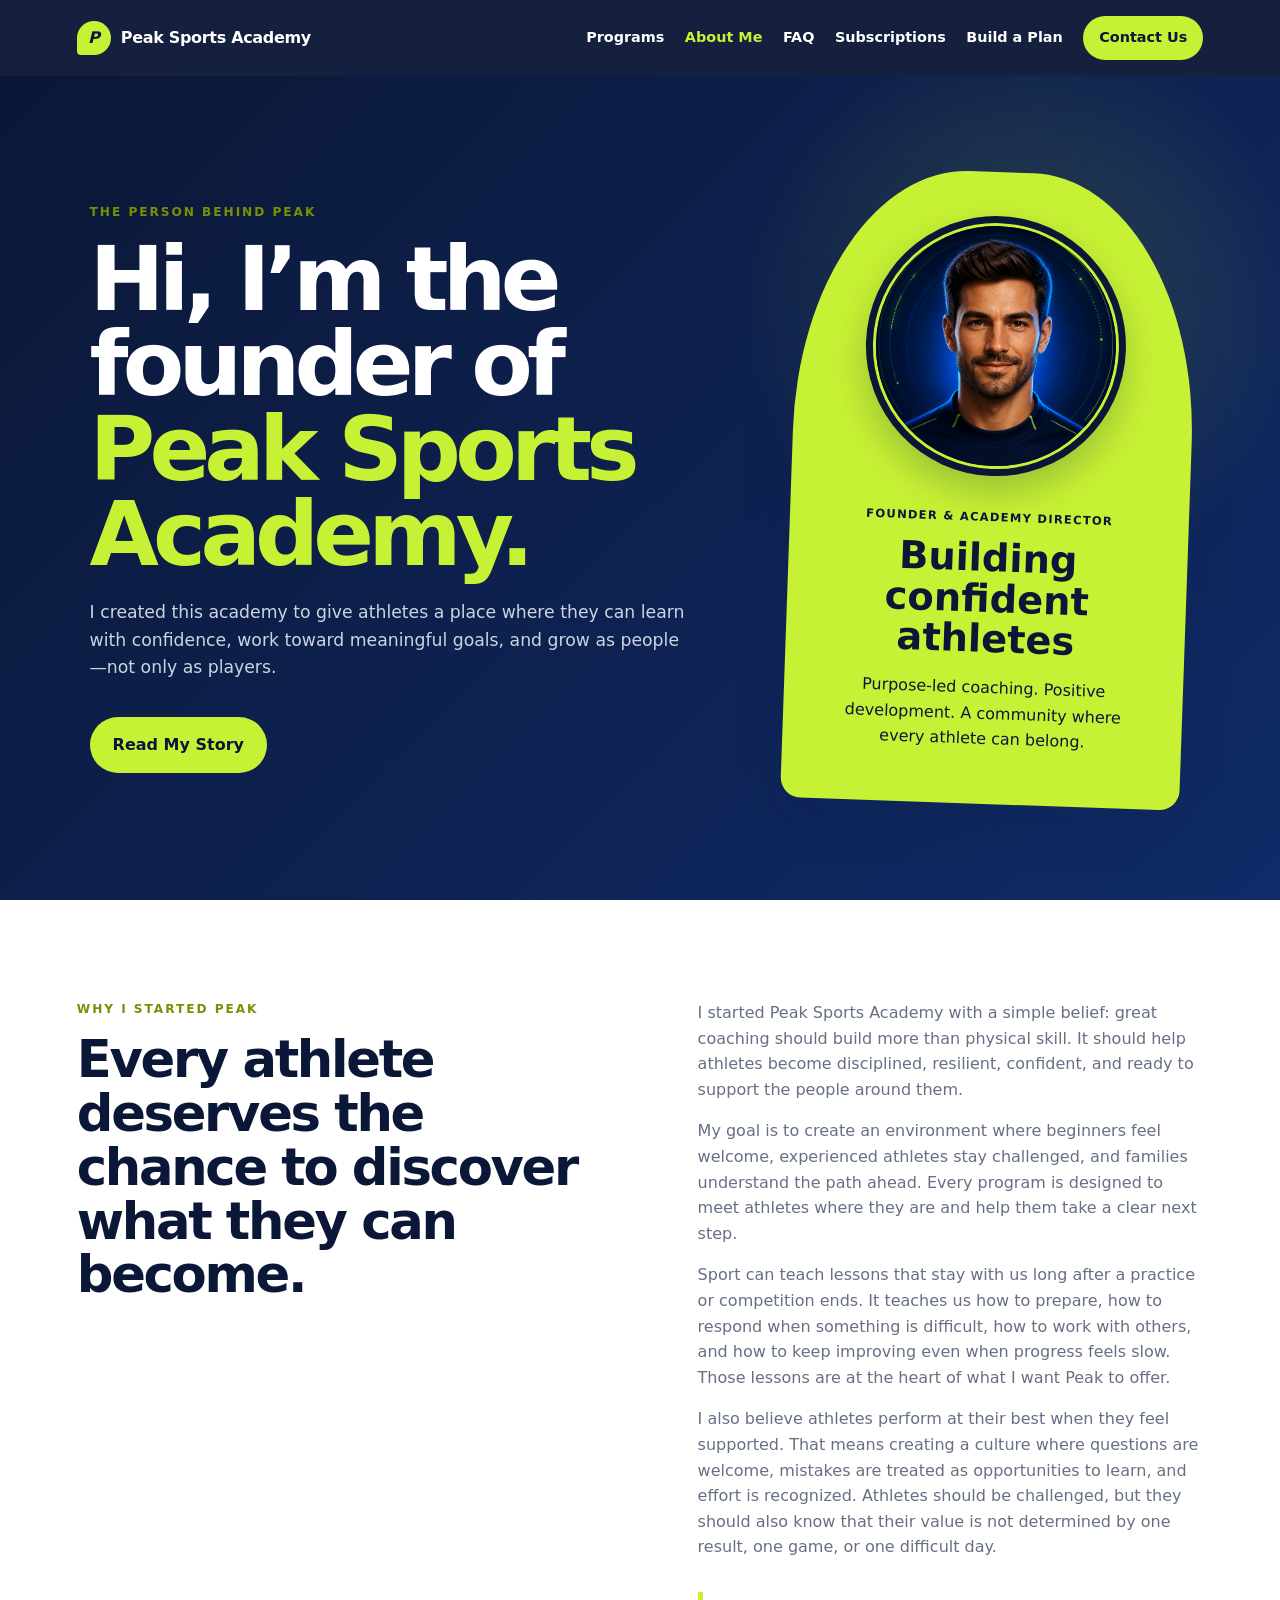
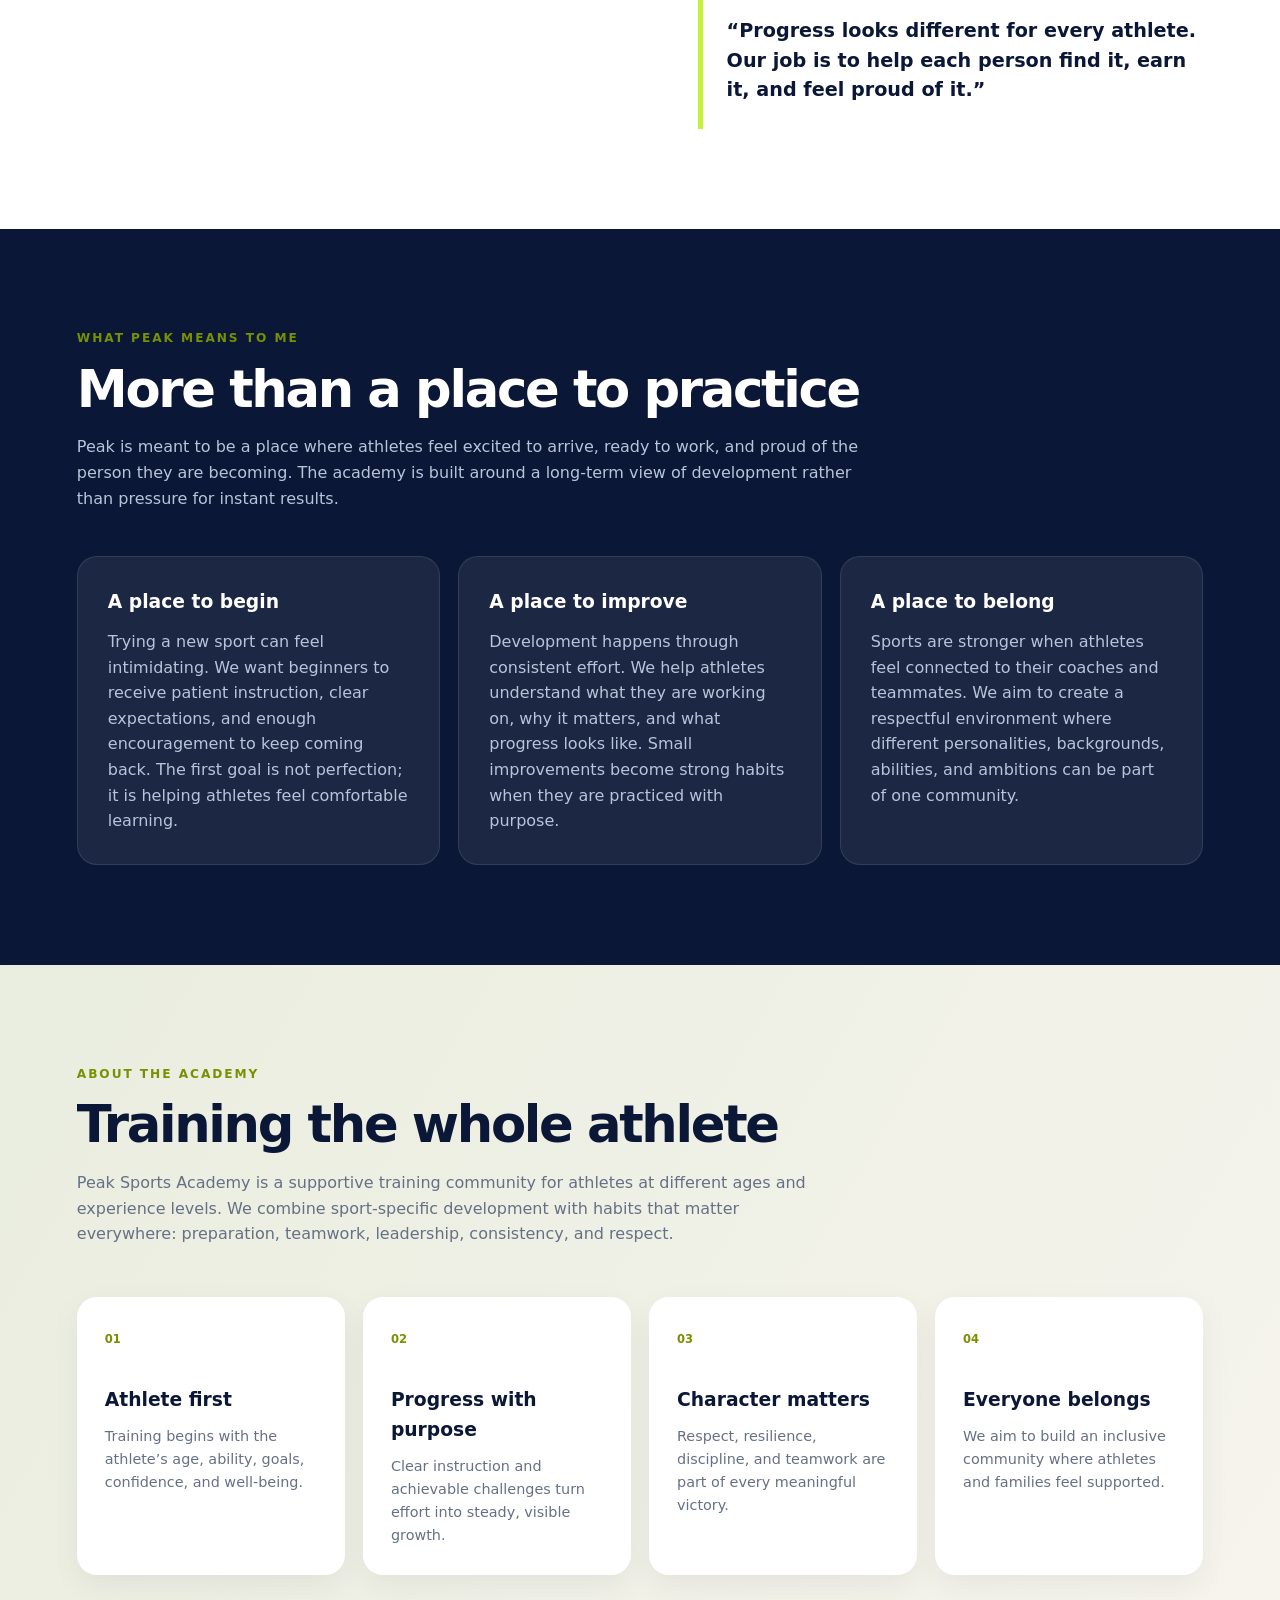
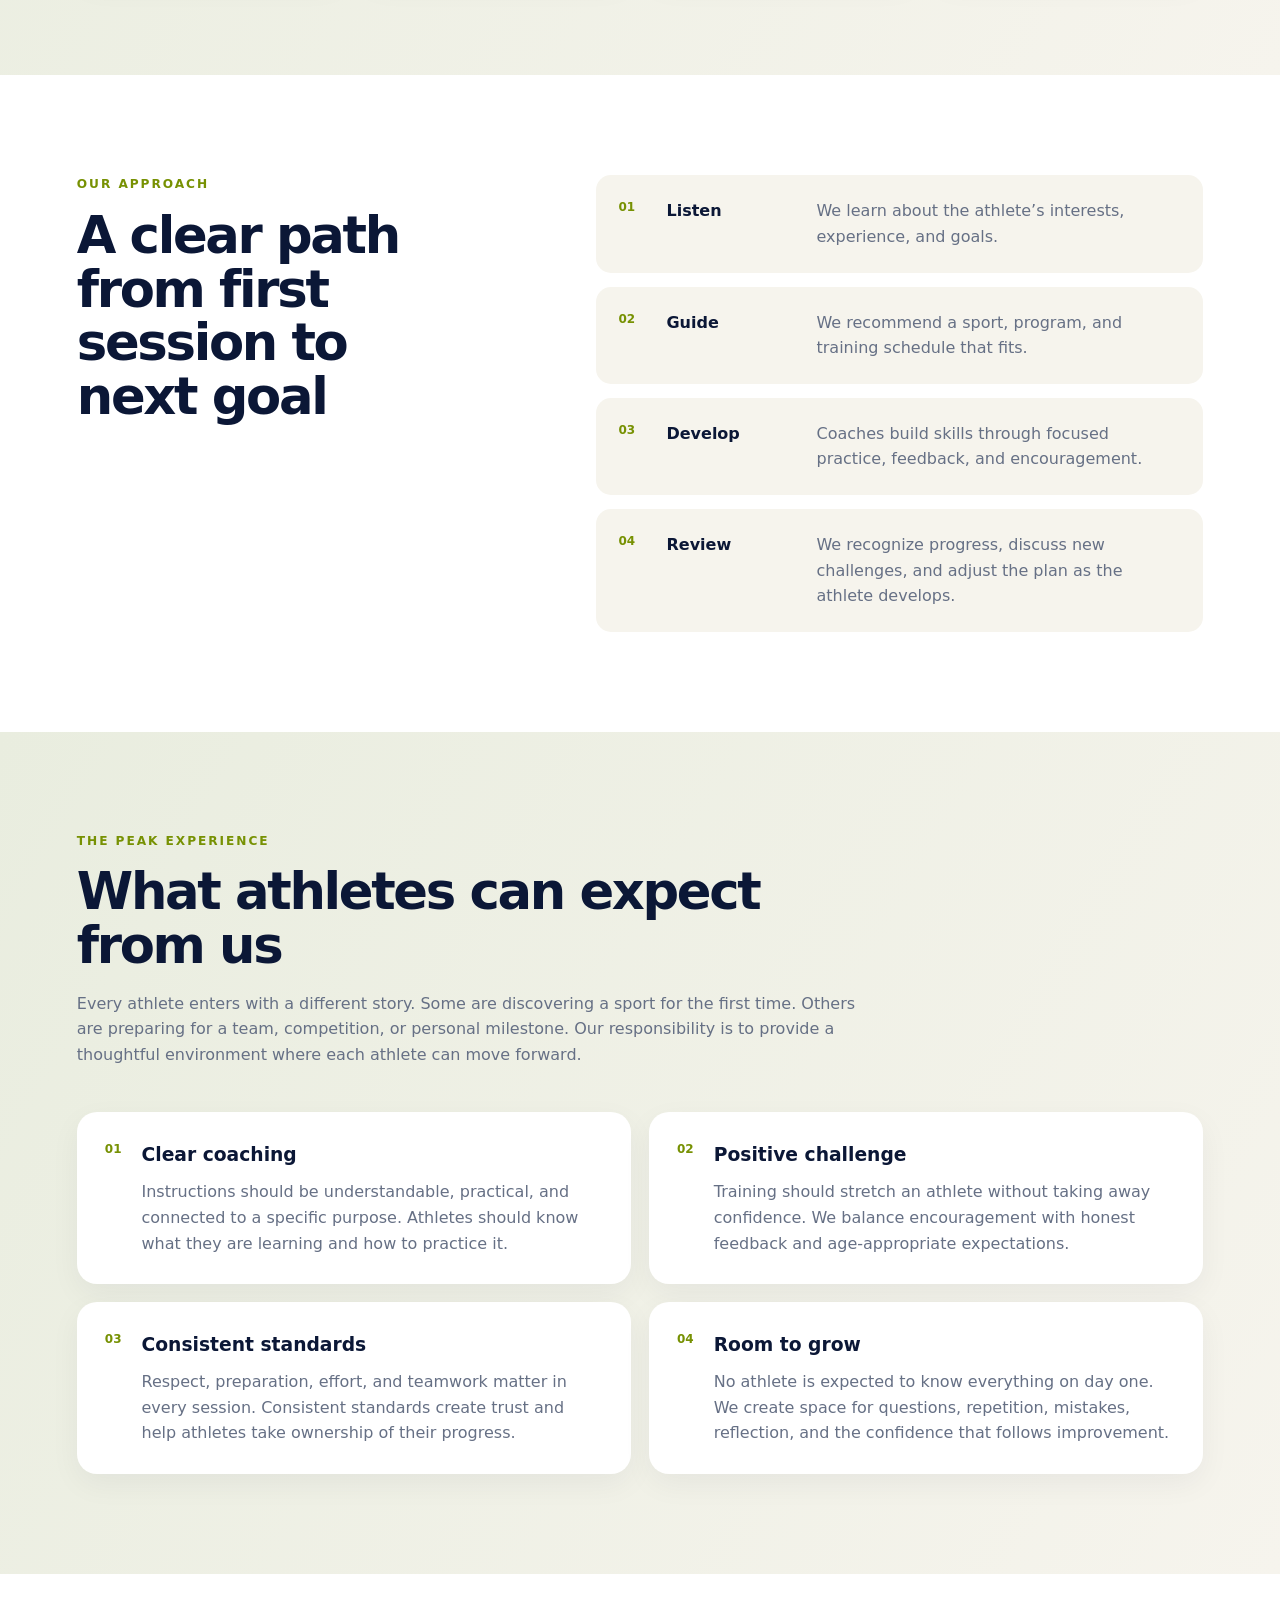
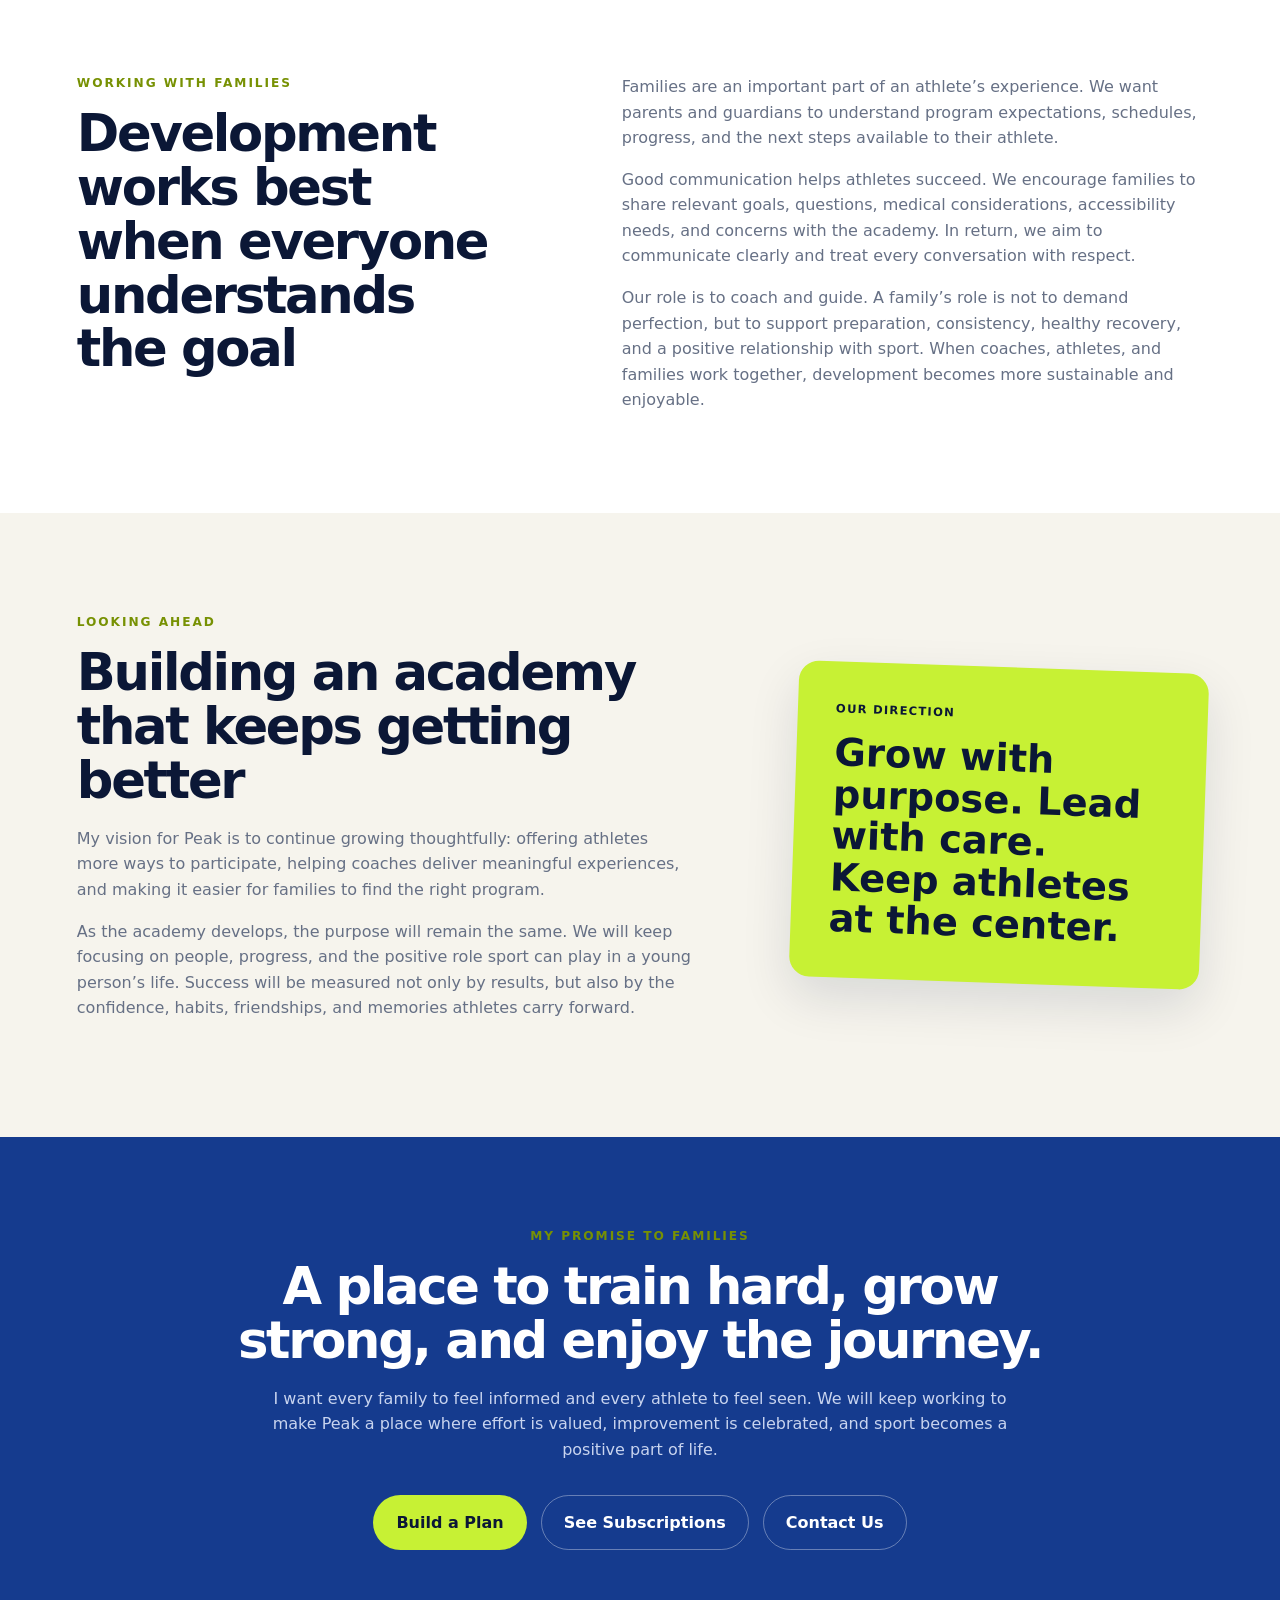
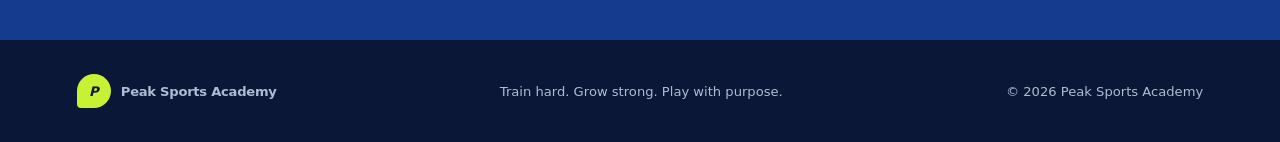
==== about.html @ cd767539 "Add files via upload" ====
<!DOCTYPE html>
<html lang="en">
<head>
  <meta charset="UTF-8">
  <meta name="viewport" content="width=device-width, initial-scale=1.0">
  <meta name="description" content="Meet the founder and discover the purpose, values, and athlete-first approach behind Peak Sports Academy.">
  <title>About Me | Peak Sports Academy</title>
  <link rel="stylesheet" href="styles.css">
</head>
<body class="about-page">
  <header class="site-header">
    <a class="logo" href="index.html" aria-label="Peak Sports Academy home">
      <span class="logo-mark">P</span>
      <span>Peak Sports Academy</span>
    </a>
    <button class="menu-toggle" type="button" aria-expanded="false" aria-controls="main-navigation">
      <span class="sr-only">Toggle navigation</span>
      <span></span><span></span><span></span>
    </button>
    <nav id="main-navigation" class="main-nav" aria-label="Main navigation">
      <a href="index.html#programs">Programs</a>
      <a href="about.html" aria-current="page">About Me</a>
      <a href="faq.html">FAQ</a>
      <a href="subscriptions.html">Subscriptions</a>
      <a href="custom-subscription.html">Build a Plan</a>
      <a class="nav-cta" href="index.html#contact">Contact Us</a>
    </nav>
  </header>

  <main>
    <section class="about-me-hero">
      <div class="about-me-copy">
        <p class="eyebrow">The person behind Peak</p>
        <h1>Hi, I’m the founder of <span>Peak Sports Academy.</span></h1>
        <p>I created this academy to give athletes a place where they can learn with confidence, work toward meaningful goals, and grow as people—not only as players.</p>
        <a class="button button-primary" href="#my-story">Read My Story</a>
      </div>
      <div class="founder-card" aria-label="Peak Sports Academy founder">
        <div class="founder-avatar-frame">
          <img class="founder-avatar" id="founder-avatar" src="about-founder-photo.png" width="1254" height="1254" loading="eager" decoding="async" alt="AI-styled male founder avatar">
          <div class="founder-monogram" id="founder-monogram" aria-hidden="true" hidden>P</div>
        </div>
        <span>Founder &amp; Academy Director</span>
        <strong>Building confident athletes</strong>
        <p>Purpose-led coaching. Positive development. A community where every athlete can belong.</p>
      </div>
    </section>

    <section class="founder-story section" id="my-story">
      <div class="story-heading">
        <p class="eyebrow">Why I started Peak</p>
        <h2>Every athlete deserves the chance to discover what they can become.</h2>
      </div>
      <div class="story-body">
        <p>I started Peak Sports Academy with a simple belief: great coaching should build more than physical skill. It should help athletes become disciplined, resilient, confident, and ready to support the people around them.</p>
        <p>My goal is to create an environment where beginners feel welcome, experienced athletes stay challenged, and families understand the path ahead. Every program is designed to meet athletes where they are and help them take a clear next step.</p>
        <p>Sport can teach lessons that stay with us long after a practice or competition ends. It teaches us how to prepare, how to respond when something is difficult, how to work with others, and how to keep improving even when progress feels slow. Those lessons are at the heart of what I want Peak to offer.</p>
        <p>I also believe athletes perform at their best when they feel supported. That means creating a culture where questions are welcome, mistakes are treated as opportunities to learn, and effort is recognized. Athletes should be challenged, but they should also know that their value is not determined by one result, one game, or one difficult day.</p>
        <blockquote>“Progress looks different for every athlete. Our job is to help each person find it, earn it, and feel proud of it.”</blockquote>
      </div>
    </section>

    <section class="founder-vision section">
      <div class="founder-vision-intro">
        <p class="eyebrow">What Peak means to me</p>
        <h2>More than a place to practice</h2>
        <p>Peak is meant to be a place where athletes feel excited to arrive, ready to work, and proud of the person they are becoming. The academy is built around a long-term view of development rather than pressure for instant results.</p>
      </div>
      <div class="founder-vision-grid">
        <article>
          <h3>A place to begin</h3>
          <p>Trying a new sport can feel intimidating. We want beginners to receive patient instruction, clear expectations, and enough encouragement to keep coming back. The first goal is not perfection; it is helping athletes feel comfortable learning.</p>
        </article>
        <article>
          <h3>A place to improve</h3>
          <p>Development happens through consistent effort. We help athletes understand what they are working on, why it matters, and what progress looks like. Small improvements become strong habits when they are practiced with purpose.</p>
        </article>
        <article>
          <h3>A place to belong</h3>
          <p>Sports are stronger when athletes feel connected to their coaches and teammates. We aim to create a respectful environment where different personalities, backgrounds, abilities, and ambitions can be part of one community.</p>
        </article>
      </div>
    </section>

    <section class="academy-story section">
      <div class="academy-story-intro">
        <p class="eyebrow">About the academy</p>
        <h2>Training the whole athlete</h2>
        <p>Peak Sports Academy is a supportive training community for athletes at different ages and experience levels. We combine sport-specific development with habits that matter everywhere: preparation, teamwork, leadership, consistency, and respect.</p>
      </div>
      <div class="academy-principles">
        <article>
          <span>01</span>
          <h3>Athlete first</h3>
          <p>Training begins with the athlete’s age, ability, goals, confidence, and well-being.</p>
        </article>
        <article>
          <span>02</span>
          <h3>Progress with purpose</h3>
          <p>Clear instruction and achievable challenges turn effort into steady, visible growth.</p>
        </article>
        <article>
          <span>03</span>
          <h3>Character matters</h3>
          <p>Respect, resilience, discipline, and teamwork are part of every meaningful victory.</p>
        </article>
        <article>
          <span>04</span>
          <h3>Everyone belongs</h3>
          <p>We aim to build an inclusive community where athletes and families feel supported.</p>
        </article>
      </div>
    </section>

    <section class="about-approach section">
      <div>
        <p class="eyebrow">Our approach</p>
        <h2>A clear path from first session to next goal</h2>
      </div>
      <ol class="approach-steps">
        <li><strong>Listen</strong><span>We learn about the athlete’s interests, experience, and goals.</span></li>
        <li><strong>Guide</strong><span>We recommend a sport, program, and training schedule that fits.</span></li>
        <li><strong>Develop</strong><span>Coaches build skills through focused practice, feedback, and encouragement.</span></li>
        <li><strong>Review</strong><span>We recognize progress, discuss new challenges, and adjust the plan as the athlete develops.</span></li>
      </ol>
    </section>

    <section class="athlete-experience section">
      <div class="athlete-experience-heading">
        <p class="eyebrow">The Peak experience</p>
        <h2>What athletes can expect from us</h2>
        <p>Every athlete enters with a different story. Some are discovering a sport for the first time. Others are preparing for a team, competition, or personal milestone. Our responsibility is to provide a thoughtful environment where each athlete can move forward.</p>
      </div>
      <div class="experience-list">
        <article><span>01</span><div><h3>Clear coaching</h3><p>Instructions should be understandable, practical, and connected to a specific purpose. Athletes should know what they are learning and how to practice it.</p></div></article>
        <article><span>02</span><div><h3>Positive challenge</h3><p>Training should stretch an athlete without taking away confidence. We balance encouragement with honest feedback and age-appropriate expectations.</p></div></article>
        <article><span>03</span><div><h3>Consistent standards</h3><p>Respect, preparation, effort, and teamwork matter in every session. Consistent standards create trust and help athletes take ownership of their progress.</p></div></article>
        <article><span>04</span><div><h3>Room to grow</h3><p>No athlete is expected to know everything on day one. We create space for questions, repetition, mistakes, reflection, and the confidence that follows improvement.</p></div></article>
      </div>
    </section>

    <section class="family-partnership section">
      <div>
        <p class="eyebrow">Working with families</p>
        <h2>Development works best when everyone understands the goal</h2>
      </div>
      <div class="family-partnership-copy">
        <p>Families are an important part of an athlete’s experience. We want parents and guardians to understand program expectations, schedules, progress, and the next steps available to their athlete.</p>
        <p>Good communication helps athletes succeed. We encourage families to share relevant goals, questions, medical considerations, accessibility needs, and concerns with the academy. In return, we aim to communicate clearly and treat every conversation with respect.</p>
        <p>Our role is to coach and guide. A family’s role is not to demand perfection, but to support preparation, consistency, healthy recovery, and a positive relationship with sport. When coaches, athletes, and families work together, development becomes more sustainable and enjoyable.</p>
      </div>
    </section>

    <section class="academy-future section">
      <div class="academy-future-copy">
        <p class="eyebrow">Looking ahead</p>
        <h2>Building an academy that keeps getting better</h2>
        <p>My vision for Peak is to continue growing thoughtfully: offering athletes more ways to participate, helping coaches deliver meaningful experiences, and making it easier for families to find the right program.</p>
        <p>As the academy develops, the purpose will remain the same. We will keep focusing on people, progress, and the positive role sport can play in a young person’s life. Success will be measured not only by results, but also by the confidence, habits, friendships, and memories athletes carry forward.</p>
      </div>
      <div class="future-statement">
        <span>Our direction</span>
        <strong>Grow with purpose. Lead with care. Keep athletes at the center.</strong>
      </div>
    </section>

    <section class="founder-promise">
      <p class="eyebrow">My promise to families</p>
      <h2>A place to train hard, grow strong, and enjoy the journey.</h2>
      <p>I want every family to feel informed and every athlete to feel seen. We will keep working to make Peak a place where effort is valued, improvement is celebrated, and sport becomes a positive part of life.</p>
      <div class="founder-actions">
        <a class="button button-primary" href="custom-subscription.html">Build a Plan</a>
        <a class="button button-secondary" href="subscriptions.html">See Subscriptions</a>
        <a class="button button-secondary" href="index.html#contact">Contact Us</a>
      </div>
    </section>
  </main>

  <footer>
    <a class="logo" href="index.html"><span class="logo-mark">P</span><span>Peak Sports Academy</span></a>
    <p>Train hard. Grow strong. Play with purpose.</p>
    <p>&copy; <span id="current-year"></span> Peak Sports Academy</p>
  </footer>

  <script src="about.js"></script>
</body>
</html>
---- styles.css ----
:root {
  --navy: #0b1736;
  --blue: #153b8e;
  --lime: #c7f134;
  --cream: #f6f4ed;
  --white: #ffffff;
  --text: #182033;
  --muted: #667085;
  --radius: 20px;
  --shadow: 0 20px 50px rgba(11, 23, 54, 0.12);
}

* { box-sizing: border-box; }
html { scroll-behavior: smooth; }
body { margin: 0; color: var(--text); background: var(--cream); font-family: Inter, ui-sans-serif, system-ui, -apple-system, BlinkMacSystemFont, "Segoe UI", sans-serif; line-height: 1.6; }
a { color: inherit; text-decoration: none; }
.sr-only { position: absolute; width: 1px; height: 1px; padding: 0; margin: -1px; overflow: hidden; clip: rect(0, 0, 0, 0); white-space: nowrap; border: 0; }

.site-header { position: sticky; top: 0; z-index: 10; display: flex; align-items: center; justify-content: space-between; min-height: 76px; padding: 0 6vw; color: var(--white); background: rgba(11, 23, 54, 0.96); backdrop-filter: blur(14px); }
.logo { display: inline-flex; align-items: center; gap: 10px; font-weight: 800; letter-spacing: -0.02em; }
.logo-mark { display: grid; place-items: center; width: 34px; height: 34px; color: var(--navy); background: var(--lime); border-radius: 50% 50% 50% 12%; font-style: italic; }
.main-nav { display: flex; align-items: center; gap: clamp(12px, 1.6vw, 28px); font-size: 0.9rem; font-weight: 650; }
.main-nav a:not(.nav-cta):hover { color: var(--lime); }
.nav-cta { padding: 10px 16px; color: var(--navy); background: var(--lime); border-radius: 999px; }
.menu-toggle { display: none; padding: 8px; background: none; border: 0; }
.menu-toggle span:not(.sr-only) { display: block; width: 24px; height: 2px; margin: 5px; background: var(--white); }

.hero { min-height: calc(100vh - 76px); display: grid; grid-template-columns: 1.15fr 0.85fr; align-items: center; gap: 6vw; padding: 8vw 6vw; color: var(--white); background: radial-gradient(circle at 80% 30%, rgba(199, 241, 52, 0.16), transparent 24%), linear-gradient(135deg, var(--navy), #102b68); overflow: hidden; }
.hero-content { max-width: 760px; }
.eyebrow { margin: 0 0 14px; color: #779103; font-size: 0.76rem; font-weight: 850; letter-spacing: 0.16em; text-transform: uppercase; }
.hero .eyebrow, .contact .eyebrow { color: var(--lime); }
h1, h2, h3, p { margin-top: 0; }
h1 { margin-bottom: 22px; font-size: clamp(3.25rem, 7vw, 6.6rem); line-height: 0.95; letter-spacing: -0.065em; }
h1 span { color: var(--lime); }
.hero-copy { max-width: 620px; color: #cbd5e1; font-size: clamp(1rem, 2vw, 1.25rem); }
.hero-actions { display: flex; flex-wrap: wrap; gap: 14px; margin: 34px 0 52px; }
.button { display: inline-flex; justify-content: center; padding: 14px 22px; border: 1px solid transparent; border-radius: 999px; font-weight: 750; transition: transform 160ms ease, box-shadow 160ms ease; }
.button:hover { transform: translateY(-2px); box-shadow: 0 10px 30px rgba(0, 0, 0, 0.18); }
.button-primary { color: var(--navy); background: var(--lime); }
.button-secondary { border-color: rgba(255, 255, 255, 0.35); }
.hero-stats { display: flex; gap: clamp(28px, 5vw, 64px); }
.hero-stats div { display: flex; flex-direction: column; }
.hero-stats strong { color: var(--lime); font-size: 1.5rem; }
.hero-stats span { color: #aebbd2; font-size: 0.8rem; }
.hero-visual { position: relative; min-height: 450px; border-radius: 45% 45% 16px 16px; background: linear-gradient(145deg, rgba(255,255,255,.13), rgba(255,255,255,.02)), repeating-linear-gradient(45deg, transparent 0 30px, rgba(199,241,52,.06) 30px 32px); border: 1px solid rgba(255,255,255,.14); }
.hero-visual::before { content: "PEAK"; position: absolute; inset: 50% auto auto 50%; transform: translate(-50%, -50%) rotate(-8deg); color: rgba(255,255,255,.07); font-size: clamp(5rem, 12vw, 11rem); font-weight: 950; letter-spacing: -.1em; }
.visual-card { position: absolute; right: -20px; bottom: 30px; display: flex; flex-direction: column; width: min(310px, 85%); padding: 25px; color: var(--navy); background: var(--lime); border-radius: var(--radius); box-shadow: var(--shadow); transform: rotate(-3deg); }
.visual-card span, .visual-card small { font-weight: 650; opacity: .72; }
.visual-card strong { margin: 5px 0; font-size: 1.35rem; }

.section { padding: 100px 6vw; }
.section-heading { max-width: 680px; margin-bottom: 48px; }
h2 { margin-bottom: 18px; color: var(--navy); font-size: clamp(2.2rem, 4vw, 3.8rem); line-height: 1.05; letter-spacing: -0.045em; }
.section-heading > p:last-child, .about > div > p { color: var(--muted); }
.program-grid { display: grid; grid-template-columns: repeat(3, 1fr); gap: 22px; }
.program-card { padding: 32px; background: var(--white); border-radius: var(--radius); box-shadow: 0 10px 35px rgba(11, 23, 54, .06); }
.program-card.featured { color: var(--white); background: var(--blue); transform: translateY(-12px); }
.card-number { color: #8aa514; font-size: .78rem; font-weight: 850; }
.program-card h3 { margin: 38px 0 12px; font-size: 1.45rem; }
.program-card p { color: var(--muted); }
.program-card.featured p { color: #c8d4ef; }
.program-card a { color: #779103; font-weight: 800; }
.program-card.featured a { color: var(--lime); }
.about { display: grid; grid-template-columns: 1fr 1fr; gap: 9vw; background: var(--white); }
.check-list { display: grid; gap: 13px; margin: 28px 0 0; padding: 0; list-style: none; font-weight: 700; }
.check-list li::before { content: "✓"; display: inline-grid; place-items: center; width: 25px; height: 25px; margin-right: 11px; color: var(--navy); background: var(--lime); border-radius: 50%; }
.coaches { min-height: 400px; background: linear-gradient(120deg, #e9eddf, var(--cream)); }
.contact { display: grid; grid-template-columns: .8fr 1.2fr; align-items: start; gap: clamp(40px, 8vw, 110px); padding: 90px 6vw; color: var(--white); background: var(--blue); }
.contact h2 { color: var(--white); }
.contact p:not(.eyebrow) { color: #c8d4ef; }
.contact-intro { position: sticky; top: 116px; }
.contact-note { display: flex; flex-direction: column; gap: 4px; margin-top: 34px; padding: 20px; color: var(--navy); background: var(--lime); border-radius: 16px; }
.contact-note span { font-size: .9rem; }
.contact-form { display: grid; gap: 20px; padding: clamp(24px, 4vw, 42px); color: var(--text); text-align: left; background: var(--white); border-radius: var(--radius); box-shadow: var(--shadow); }
.form-row { display: grid; grid-template-columns: 1fr 1fr; gap: 18px; }
.form-field { display: grid; gap: 7px; }
.form-field label { color: var(--navy); font-size: .86rem; font-weight: 800; }
.form-field input, .form-field select, .form-field textarea { width: 100%; padding: 13px 14px; color: var(--text); background: #f8fafc; border: 1px solid #d7deea; border-radius: 10px; font: inherit; outline: none; transition: border-color 160ms ease, box-shadow 160ms ease; }
.form-field textarea { min-height: 135px; resize: vertical; }
.form-field input:focus, .form-field select:focus, .form-field textarea:focus { border-color: var(--blue); box-shadow: 0 0 0 3px rgba(21, 59, 142, .12); }
.form-submit { justify-self: start; min-width: 160px; color: var(--navy); background: var(--lime); border: 0; cursor: pointer; }
.form-submit:disabled { cursor: wait; opacity: .7; transform: none; box-shadow: none; }
.form-status { min-height: 1.5em; margin: -8px 0 0; color: #247a47 !important; font-size: .92rem; font-weight: 750; }
.form-status.error { color: #b42318 !important; }
footer { display: flex; align-items: center; justify-content: space-between; gap: 30px; padding: 34px 6vw; color: #aebbd2; background: var(--navy); font-size: .82rem; }
footer p { margin: 0; }

.coach-launcher { position: fixed; right: 24px; bottom: 24px; z-index: 30; display: flex; align-items: center; gap: 10px; padding: 10px 18px 10px 10px; color: var(--navy); background: var(--lime); border: 0; border-radius: 999px; box-shadow: 0 12px 35px rgba(11, 23, 54, .28); font: inherit; font-weight: 850; cursor: pointer; transition: transform 160ms ease; }
.coach-launcher:hover { transform: translateY(-2px); }
.coach-launcher-icon { display: grid; place-items: center; width: 38px; height: 38px; color: var(--white); background: var(--navy); border-radius: 50%; font-size: .72rem; }
.coach-assistant { position: fixed; right: 24px; bottom: 88px; z-index: 30; display: none; grid-template-rows: auto minmax(0, 1fr) auto; width: min(390px, calc(100vw - 32px)); height: min(590px, calc(100vh - 120px)); overflow: hidden; background: var(--white); border: 1px solid rgba(11, 23, 54, .12); border-radius: 22px; box-shadow: 0 24px 70px rgba(11, 23, 54, .3); }
.coach-assistant.open { display: grid; animation: coach-enter 180ms ease-out; }
@keyframes coach-enter { from { opacity: 0; transform: translateY(12px) scale(.98); } to { opacity: 1; transform: none; } }
.coach-header { display: flex; align-items: center; gap: 11px; padding: 17px; color: var(--white); background: var(--navy); }
.coach-avatar { display: grid; place-items: center; width: 40px; height: 40px; flex: 0 0 auto; color: var(--navy); background: var(--lime); border-radius: 50% 50% 50% 12%; font-weight: 900; }
.coach-header > div:nth-child(2) { display: flex; flex-direction: column; line-height: 1.25; }
.coach-header span { color: #b8c4d9; font-size: .76rem; }
.coach-header i { display: inline-block; width: 7px; height: 7px; margin-right: 4px; background: var(--lime); border-radius: 50%; }
.coach-close { margin-left: auto; padding: 5px 8px; color: var(--white); background: transparent; border: 0; font-size: 1.7rem; line-height: 1; cursor: pointer; }
.coach-messages { display: flex; flex-direction: column; gap: 12px; padding: 18px; overflow-y: auto; background: #f4f7fb; }
.coach-message { max-width: 86%; padding: 11px 14px; border-radius: 16px; font-size: .9rem; line-height: 1.5; white-space: pre-line; }
.assistant-message { align-self: flex-start; color: var(--text); background: var(--white); border-bottom-left-radius: 4px; box-shadow: 0 5px 18px rgba(11, 23, 54, .06); }
.user-message { align-self: flex-end; color: var(--white); background: var(--blue); border-bottom-right-radius: 4px; }
.coach-suggestions { display: flex; flex-wrap: wrap; gap: 7px; }
.coach-suggestions button { padding: 8px 10px; color: var(--blue); background: var(--white); border: 1px solid #cbd5e1; border-radius: 999px; font: inherit; font-size: .74rem; font-weight: 700; cursor: pointer; }
.coach-suggestions button:hover { border-color: var(--blue); }
.coach-input-form { display: flex; gap: 8px; padding: 13px; background: var(--white); border-top: 1px solid #e3e8f0; }
.coach-input-form input { min-width: 0; flex: 1; padding: 11px 13px; border: 1px solid #cfd7e4; border-radius: 999px; font: inherit; outline: none; }
.coach-input-form input:focus { border-color: var(--blue); box-shadow: 0 0 0 3px rgba(21, 59, 142, .1); }
.coach-input-form button { padding: 9px 15px; color: var(--navy); background: var(--lime); border: 0; border-radius: 999px; font: inherit; font-size: .82rem; font-weight: 850; cursor: pointer; }
.coach-action-link { display: block; margin-top: 10px; padding: 9px 12px; color: var(--navy); text-align: center; background: var(--lime); border-radius: 999px; font-size: .78rem; font-weight: 850; }

.main-nav a[aria-current="page"] { color: var(--lime); }
.faq-hero { padding: 90px 6vw 76px; color: var(--white); text-align: center; background: radial-gradient(circle at 18% 20%, rgba(199, 241, 52, .16), transparent 25%), linear-gradient(135deg, var(--navy), #102b68); }
.faq-hero h1 { max-width: 850px; margin: 0 auto 20px; font-size: clamp(3rem, 7vw, 6rem); }
.faq-hero > p:not(.eyebrow) { max-width: 670px; margin: 0 auto; color: #cbd5e1; font-size: 1.05rem; }
.faq-search { display: flex; align-items: center; gap: 12px; width: min(650px, 100%); margin: 36px auto 0; padding: 7px 8px 7px 18px; color: var(--navy); background: var(--white); border-radius: 999px; box-shadow: var(--shadow); }
.faq-search span { color: var(--blue); font-size: .78rem; font-weight: 850; text-transform: uppercase; }
.faq-search input { min-width: 0; flex: 1; padding: 11px; color: var(--text); background: transparent; border: 0; font: inherit; outline: none; }
.faq-content { min-height: 600px; padding: 85px 6vw 100px; }
.faq-content-heading { display: flex; align-items: end; justify-content: space-between; gap: 30px; max-width: 980px; margin: 0 auto 30px; }
.faq-content-heading h2 { margin-bottom: 0; }
.faq-content-heading > p { flex: 0 0 auto; margin: 0 0 8px; color: var(--muted); font-size: .88rem; font-weight: 750; }
.faq-filters { display: flex; flex-wrap: wrap; gap: 9px; max-width: 980px; margin: 0 auto 28px; }
.faq-filters button { padding: 9px 14px; color: var(--muted); background: var(--white); border: 1px solid #d8dee9; border-radius: 999px; font: inherit; font-size: .82rem; font-weight: 750; cursor: pointer; }
.faq-filters button.active { color: var(--navy); background: var(--lime); border-color: var(--lime); }
.faq-list { display: grid; gap: 12px; max-width: 980px; margin: 0 auto; }
.faq-item { overflow: hidden; background: var(--white); border: 1px solid #e0e5ed; border-radius: 15px; box-shadow: 0 7px 24px rgba(11, 23, 54, .04); }
.faq-question { display: flex; align-items: center; justify-content: space-between; gap: 20px; width: 100%; padding: 21px 24px; color: var(--navy); text-align: left; background: transparent; border: 0; font: inherit; font-weight: 800; cursor: pointer; }
.faq-question span { display: grid; gap: 3px; }
.faq-question small { color: #779103; font-size: .65rem; letter-spacing: .1em; text-transform: uppercase; }
.faq-question i { display: grid; place-items: center; width: 30px; height: 30px; flex: 0 0 auto; color: var(--navy); background: var(--lime); border-radius: 50%; font-size: 1.2rem; font-style: normal; }
.faq-answer { padding: 0 24px 22px; }
.faq-answer p { max-width: 820px; margin: 0; color: var(--muted); }
.faq-subscription-link { display: inline-flex; margin-top: 16px; padding: 10px 16px; color: var(--navy); background: var(--lime); border-radius: 999px; font-size: .8rem; font-weight: 850; }
.faq-subscription-link:hover { box-shadow: 0 7px 20px rgba(11, 23, 54, .12); transform: translateY(-1px); }
.faq-empty { max-width: 980px; margin: 40px auto; padding: 35px; color: var(--muted); text-align: center; background: var(--white); border-radius: var(--radius); }
.faq-empty strong { color: var(--navy); font-size: 1.2rem; }
.faq-empty p { margin: 6px 0 0; }
.faq-cta { display: flex; align-items: center; justify-content: space-between; gap: 40px; padding: 70px 8vw; color: var(--white); background: var(--blue); }
.faq-cta h2 { color: var(--white); }
.faq-cta p:not(.eyebrow) { max-width: 650px; margin-bottom: 0; color: #c8d4ef; }
.faq-cta .button { flex: 0 0 auto; }

.pricing-hero { padding: 90px 6vw 100px; color: var(--white); text-align: center; background: radial-gradient(circle at 75% 25%, rgba(199, 241, 52, .18), transparent 24%), linear-gradient(135deg, var(--navy), #102b68); }
.pricing-hero h1 { max-width: 900px; margin: 0 auto 22px; font-size: clamp(3rem, 7vw, 6rem); }
.pricing-hero h1 span { color: var(--lime); }
.pricing-hero > p:not(.eyebrow) { max-width: 650px; margin: 0 auto; color: #cbd5e1; font-size: 1.08rem; }
.pricing-section { padding: 90px 6vw 110px; }
.pricing-heading { margin-left: auto; margin-right: auto; text-align: center; }
.pricing-grid { display: grid; grid-template-columns: repeat(5, 1fr); gap: 16px; max-width: 1300px; margin: 0 auto; }
.pricing-card { position: relative; display: flex; flex-direction: column; min-height: 390px; padding: 28px 24px; background: var(--white); border: 2px solid transparent; border-radius: var(--radius); box-shadow: 0 12px 35px rgba(11, 23, 54, .07); transition: transform 160ms ease, border-color 160ms ease; }
.pricing-card:hover { transform: translateY(-5px); }
.pricing-card.selected { border-color: var(--lime); }
.pricing-card.featured-plan { color: var(--white); background: var(--blue); transform: translateY(-10px); }
.pricing-card.featured-plan:hover { transform: translateY(-14px); }
.popular-badge { position: absolute; top: -13px; right: 18px; padding: 5px 11px; color: var(--navy); background: var(--lime); border-radius: 999px; font-size: .68rem; font-weight: 900; text-transform: uppercase; }
.plan-label { margin-bottom: 10px; color: #779103; font-size: .7rem; font-weight: 900; letter-spacing: .1em; text-transform: uppercase; }
.pricing-card h3 { margin-bottom: 12px; color: var(--navy); font-size: 1.5rem; }
.featured-plan h3 { color: var(--white); }
.plan-price { display: flex; align-items: flex-start; margin: 0 0 22px; color: var(--navy); font-size: 2.7rem; font-weight: 900; line-height: 1; letter-spacing: -.05em; }
.featured-plan .plan-price { color: var(--lime); }
.plan-price > span { margin: 4px 2px 0 0; font-size: 1rem; }
.plan-price small { align-self: flex-end; margin: 0 0 3px 5px; color: var(--muted); font-size: .7rem; font-weight: 700; letter-spacing: 0; }
.featured-plan .plan-price small, .featured-plan > p:not(.plan-label, .plan-price) { color: #c8d4ef; }
.pricing-card > p:not(.plan-label, .plan-price) { color: var(--muted); font-size: .9rem; }
.pricing-card button { width: 100%; margin-top: auto; padding: 12px; color: var(--navy); background: var(--lime); border: 0; border-radius: 999px; font: inherit; font-weight: 850; cursor: pointer; }
.checkout-section { display: grid; grid-template-columns: 1fr .8fr; align-items: center; gap: clamp(40px, 9vw, 120px); padding: 90px 8vw; background: var(--white); }
.checkout-copy > p:not(.eyebrow) { color: var(--muted); }
.checkout-card { display: grid; gap: 10px; padding: clamp(28px, 4vw, 44px); color: var(--white); background: var(--navy); border-radius: var(--radius); box-shadow: var(--shadow); }
.checkout-card > span { color: var(--lime); font-size: .72rem; font-weight: 900; letter-spacing: .1em; text-transform: uppercase; }
.checkout-card > strong { font-size: 1.8rem; }
.checkout-card > p { color: #cbd5e1; }
.checkout-card > small { color: #9cabc4; line-height: 1.5; }
.checkout-button { margin: 10px 0 4px; color: var(--navy); background: var(--lime); }
.checkout-button.disabled { opacity: .45; cursor: not-allowed; }
.custom-plan-cta { display: flex; align-items: center; justify-content: space-between; gap: 40px; padding: 70px 8vw; color: var(--white); background: var(--blue); }
.custom-plan-cta h2 { color: var(--white); }
.custom-plan-cta p:not(.eyebrow) { max-width: 700px; margin-bottom: 0; color: #c8d4ef; }
.custom-plan-cta .button { flex: 0 0 auto; }

.custom-plan-hero { display: grid; grid-template-columns: 1.3fr .7fr; align-items: center; gap: 8vw; padding: 90px 7vw; color: var(--white); background: radial-gradient(circle at 78% 30%, rgba(199, 241, 52, .2), transparent 25%), linear-gradient(135deg, var(--navy), #102b68); }
.custom-plan-hero h1 { font-size: clamp(3.1rem, 7vw, 6.2rem); }
.custom-plan-hero h1 span { color: var(--lime); }
.custom-plan-hero > div:first-child > p:not(.eyebrow) { max-width: 690px; color: #cbd5e1; font-size: 1.08rem; }
.custom-hero-stat { display: grid; gap: 10px; padding: 36px; color: var(--navy); background: var(--lime); border-radius: var(--radius); box-shadow: var(--shadow); transform: rotate(2deg); }
.custom-hero-stat strong { font-size: clamp(2rem, 4vw, 3.4rem); line-height: 1; }
.custom-hero-stat span { font-weight: 700; }
.discount-banner-section { padding: 90px 6vw; }
.discount-banner-frame { width: min(1200px, 100%); margin: 0 auto; }
.discount-banner-picture { display: block; width: 100%; }
.discount-banner-image { display: block; width: 100%; height: auto; object-fit: contain; border-radius: var(--radius); box-shadow: var(--shadow); }
.discount-banner-fallback { display: grid; grid-template-columns: repeat(3, 1fr); gap: 2px; min-height: 390px; padding: 2px; overflow: hidden; color: var(--white); background: var(--lime); border-radius: var(--radius); box-shadow: var(--shadow); }
.discount-banner-fallback[hidden] { display: none; }
.discount-banner-fallback article { display: grid; place-content: center; gap: 22px; padding: 35px 20px; text-align: center; background: radial-gradient(circle at 50% 20%, #173f91, var(--navy) 70%); }
.discount-banner-fallback strong { color: var(--lime); font-size: clamp(3.5rem, 8vw, 7rem); line-height: .8; letter-spacing: -.07em; text-shadow: 0 5px 0 #07102a; }
.discount-banner-fallback strong span { display: block; margin-top: 16px; color: var(--white); font-size: .38em; letter-spacing: -.03em; }
.discount-banner-fallback small { padding: 10px 14px; color: var(--navy); background: var(--lime); border-radius: 8px; font-size: clamp(.85rem, 1.5vw, 1.25rem); font-weight: 900; }

.about-me-hero { display: grid; grid-template-columns: 1.2fr .8fr; align-items: center; gap: 8vw; min-height: calc(100vh - 76px); padding: 90px 7vw; color: var(--white); background: radial-gradient(circle at 80% 28%, rgba(199, 241, 52, .17), transparent 24%), linear-gradient(135deg, var(--navy), #102b68); }
.about-me-copy h1 { max-width: 850px; font-size: clamp(3.2rem, 7vw, 6.3rem); }
.about-me-copy h1 span { color: var(--lime); }
.about-me-copy > p:not(.eyebrow) { max-width: 700px; color: #cbd5e1; font-size: 1.08rem; }
.about-me-copy .button { margin-top: 18px; }
.founder-card { position: relative; display: grid; gap: 12px; padding: clamp(30px, 5vw, 52px); color: var(--navy); background: var(--lime); border-radius: 42% 42% var(--radius) var(--radius); box-shadow: var(--shadow); transform: rotate(2deg); }
.founder-avatar-frame { position: relative; width: min(290px, 88%); aspect-ratio: 1; margin: -8px auto 20px; padding: 7px; background: var(--navy); border-radius: 50%; box-shadow: 0 16px 35px rgba(11, 23, 54, .22); }
.founder-avatar { display: block; width: 100%; height: 100%; object-fit: cover; border: 3px solid var(--lime); border-radius: 50%; }
.founder-avatar[hidden] { display: none; }
.founder-monogram { display: grid; place-items: center; width: 100%; height: 100%; margin: 0; color: var(--lime); background: var(--navy); border-radius: 50%; font-size: 6rem; font-style: italic; font-weight: 900; }
.founder-monogram[hidden] { display: none; }
.founder-card > span { font-size: .72rem; font-weight: 900; letter-spacing: .11em; text-align: center; text-transform: uppercase; }
.founder-card > strong { font-size: clamp(1.6rem, 3vw, 2.4rem); line-height: 1.05; text-align: center; }
.founder-card > p { margin: 4px 0 0; text-align: center; }
.founder-story { display: grid; grid-template-columns: 1fr 1fr; gap: 9vw; background: var(--white); }
.story-body > p { color: var(--muted); }
.story-body blockquote { margin: 32px 0 0; padding: 24px 0 24px 24px; color: var(--navy); border-left: 5px solid var(--lime); font-size: 1.2rem; font-weight: 750; line-height: 1.55; }
.founder-vision { background: var(--navy); }
.founder-vision h2, .founder-vision h3 { color: var(--white); }
.founder-vision-intro { max-width: 800px; margin-bottom: 45px; }
.founder-vision-intro > p:last-child { color: #b8c4d9; }
.founder-vision-grid { display: grid; grid-template-columns: repeat(3, 1fr); gap: 18px; }
.founder-vision-grid article { padding: 30px; background: rgba(255, 255, 255, .07); border: 1px solid rgba(255, 255, 255, .1); border-radius: var(--radius); }
.founder-vision-grid h3 { margin-bottom: 12px; }
.founder-vision-grid p { margin-bottom: 0; color: #b8c4d9; }
.academy-story { background: linear-gradient(120deg, #e9eddf, var(--cream)); }
.academy-story-intro { max-width: 760px; margin-bottom: 50px; }
.academy-story-intro > p:last-child { color: var(--muted); }
.academy-principles { display: grid; grid-template-columns: repeat(4, 1fr); gap: 18px; }
.academy-principles article { padding: 28px; background: var(--white); border-radius: var(--radius); box-shadow: 0 10px 30px rgba(11, 23, 54, .06); }
.academy-principles article > span { color: #779103; font-size: .72rem; font-weight: 900; }
.academy-principles h3 { margin: 35px 0 10px; color: var(--navy); }
.academy-principles p { margin-bottom: 0; color: var(--muted); font-size: .9rem; }
.about-approach { display: grid; grid-template-columns: .8fr 1.2fr; gap: 9vw; background: var(--white); }
.approach-steps { display: grid; gap: 14px; margin: 0; padding: 0; list-style: none; counter-reset: approach-step; }
.approach-steps li { position: relative; display: grid; grid-template-columns: 130px 1fr; gap: 20px; padding: 23px 24px 23px 70px; background: var(--cream); border-radius: 15px; counter-increment: approach-step; }
.approach-steps li::before { content: "0" counter(approach-step); position: absolute; left: 22px; top: 23px; color: #779103; font-size: .75rem; font-weight: 900; }
.approach-steps strong { color: var(--navy); }
.approach-steps span { color: var(--muted); }
.athlete-experience { background: linear-gradient(120deg, #e9eddf, var(--cream)); }
.athlete-experience-heading { max-width: 780px; margin-bottom: 45px; }
.athlete-experience-heading > p:last-child { color: var(--muted); }
.experience-list { display: grid; grid-template-columns: repeat(2, 1fr); gap: 18px; }
.experience-list article { display: flex; gap: 20px; padding: 28px; background: var(--white); border-radius: var(--radius); box-shadow: 0 10px 30px rgba(11, 23, 54, .05); }
.experience-list article > span { color: #779103; font-size: .75rem; font-weight: 900; }
.experience-list h3 { margin-bottom: 9px; color: var(--navy); }
.experience-list p { margin-bottom: 0; color: var(--muted); }
.family-partnership { display: grid; grid-template-columns: .85fr 1.15fr; gap: 9vw; background: var(--white); }
.family-partnership-copy p { color: var(--muted); }
.family-partnership-copy p:last-child { margin-bottom: 0; }
.academy-future { display: grid; grid-template-columns: 1.2fr .8fr; align-items: center; gap: 8vw; background: var(--cream); }
.academy-future-copy > p:not(.eyebrow) { color: var(--muted); }
.future-statement { display: grid; gap: 14px; padding: 38px; color: var(--navy); background: var(--lime); border-radius: var(--radius); box-shadow: var(--shadow); transform: rotate(2deg); }
.future-statement span { font-size: .72rem; font-weight: 900; letter-spacing: .11em; text-transform: uppercase; }
.future-statement strong { font-size: clamp(1.8rem, 3vw, 2.6rem); line-height: 1.08; }
.founder-promise { padding: 90px 8vw; color: var(--white); text-align: center; background: var(--blue); }
.founder-promise h2 { max-width: 850px; margin-left: auto; margin-right: auto; color: var(--white); }
.founder-promise > p:not(.eyebrow) { max-width: 780px; margin-left: auto; margin-right: auto; color: #c8d4ef; }
.founder-actions { display: flex; flex-wrap: wrap; justify-content: center; gap: 14px; margin-top: 32px; }
.founder-actions .button { transition: transform 180ms ease, box-shadow 180ms ease, color 180ms ease, background-color 180ms ease, border-color 180ms ease; }
.founder-actions .button:hover { transform: translateY(-4px) scale(1.03); box-shadow: 0 14px 34px rgba(0, 0, 0, .24); }
.founder-actions .button-primary:hover { color: var(--navy); background: var(--white); }
.founder-actions .button-secondary:hover { color: var(--navy); background: var(--lime); border-color: var(--lime); }
.founder-actions .button:focus-visible { outline: 3px solid var(--white); outline-offset: 4px; }
.plan-builder { display: grid; grid-template-columns: 1fr .8fr; align-items: start; gap: clamp(40px, 8vw, 110px); padding: 95px 8vw; background: var(--white); }
.builder-intro { color: var(--muted); }
.builder-form-panel form { display: grid; gap: 22px; margin-top: 35px; }
.builder-field { display: grid; gap: 8px; }
.builder-field label { color: var(--navy); font-weight: 850; }
.builder-field select { width: 100%; padding: 14px; color: var(--text); background: #f8fafc; border: 1px solid #d7deea; border-radius: 10px; font: inherit; outline: none; }
.builder-field select:focus { border-color: var(--blue); box-shadow: 0 0 0 3px rgba(21, 59, 142, .12); }
.builder-field small { color: var(--muted); }
.custom-summary { position: sticky; top: 110px; display: grid; gap: 15px; padding: clamp(28px, 4vw, 42px); color: var(--white); background: var(--navy); border-radius: var(--radius); box-shadow: var(--shadow); }
.summary-label { margin-bottom: 2px; color: var(--lime); font-size: .72rem; font-weight: 900; letter-spacing: .1em; text-transform: uppercase; }
.summary-line, .summary-savings, .summary-total, .summary-discount { display: flex; align-items: center; justify-content: space-between; gap: 20px; }
.summary-line, .summary-savings { padding-bottom: 12px; color: #b9c5d9; border-bottom: 1px solid rgba(255, 255, 255, .12); }
.summary-line strong, .summary-savings strong { color: var(--white); }
.summary-discount { padding: 13px 15px; color: var(--navy); background: var(--lime); border-radius: 12px; }
.summary-total { padding-top: 8px; }
.summary-total strong { color: var(--lime); font-size: 2rem; }
.custom-register-button { margin-top: 8px; color: var(--navy); background: var(--lime); }
.custom-register-button.disabled { opacity: .45; cursor: not-allowed; }
.custom-summary > small { color: #9cabc4; line-height: 1.5; }
.discount-rules { display: grid; grid-template-columns: repeat(4, 1fr); gap: 1px; padding: 1px; color: var(--white); background: #31436b; }
.discount-rules article { display: grid; gap: 3px; padding: 30px; text-align: center; background: var(--blue); }
.discount-rules strong { color: var(--lime); font-size: 1.2rem; }
.discount-rules span { color: #c8d4ef; font-size: .85rem; }

@media (max-width: 820px) {
  .menu-toggle { display: block; }
  .main-nav { position: absolute; top: 76px; left: 0; right: 0; display: none; flex-direction: column; align-items: stretch; gap: 0; padding: 12px 6vw 24px; background: var(--navy); }
  .main-nav.open { display: flex; }
  .main-nav a { padding: 13px 0; }
  .nav-cta { margin-top: 8px; text-align: center; }
  .hero { grid-template-columns: 1fr; padding-top: 80px; }
  .hero-visual { min-height: 330px; }
  .program-grid { grid-template-columns: 1fr; }
  .program-card.featured { transform: none; }
  .about { grid-template-columns: 1fr; gap: 24px; }
  .contact { grid-template-columns: 1fr; }
  .contact-intro { position: static; }
  .faq-content-heading { align-items: start; flex-direction: column; gap: 4px; }
  .faq-cta { align-items: flex-start; flex-direction: column; }
  .pricing-grid { grid-template-columns: repeat(2, 1fr); }
  .pricing-card.featured-plan { transform: none; }
  .pricing-card.featured-plan:hover { transform: translateY(-5px); }
  .checkout-section { grid-template-columns: 1fr; }
  .custom-plan-cta { align-items: flex-start; flex-direction: column; }
  .custom-plan-hero, .plan-builder { grid-template-columns: 1fr; }
  .custom-hero-stat { transform: none; }
  .custom-summary { position: static; }
  .discount-rules { grid-template-columns: repeat(2, 1fr); }
  .about-me-hero, .founder-story, .about-approach { grid-template-columns: 1fr; }
  .founder-card { max-width: 520px; transform: none; }
  .academy-principles { grid-template-columns: repeat(2, 1fr); }
  .founder-vision-grid { grid-template-columns: 1fr; }
  .family-partnership, .academy-future { grid-template-columns: 1fr; }
  .future-statement { max-width: 600px; transform: none; }
  footer { flex-direction: column; text-align: center; }
}

@media (max-width: 520px) {
  .site-header { padding-inline: 20px; }
  .logo > span:last-child { font-size: .9rem; }
  .hero, .section, .contact { padding-left: 22px; padding-right: 22px; }
  .hero-stats { justify-content: space-between; gap: 12px; }
  .hero-stats strong { font-size: 1.25rem; }
  .hero-visual { min-height: 260px; }
  .visual-card { right: 14px; }
  .form-row { grid-template-columns: 1fr; }
  .form-submit { width: 100%; }
  .coach-launcher { right: 16px; bottom: 16px; }
  .coach-assistant { right: 16px; bottom: 78px; height: min(570px, calc(100vh - 100px)); }
  .faq-hero, .faq-content, .faq-cta { padding-left: 22px; padding-right: 22px; }
  .faq-search span { display: none; }
  .faq-question { padding: 18px; }
  .faq-answer { padding: 0 18px 18px; }
  .pricing-hero, .pricing-section, .checkout-section { padding-left: 22px; padding-right: 22px; }
  .pricing-grid { grid-template-columns: 1fr; }
  .custom-plan-hero, .discount-banner-section, .plan-builder, .custom-plan-cta { padding-left: 22px; padding-right: 22px; }
  .discount-rules { grid-template-columns: 1fr; }
  .discount-banner-fallback { grid-template-columns: 1fr; }
  .discount-banner-fallback article { min-height: 240px; }
  .about-me-hero, .founder-story, .founder-vision, .academy-story, .about-approach, .athlete-experience, .family-partnership, .academy-future, .founder-promise { padding-left: 22px; padding-right: 22px; }
  .academy-principles { grid-template-columns: 1fr; }
  .approach-steps li { grid-template-columns: 1fr; gap: 4px; }
  .experience-list { grid-template-columns: 1fr; }
}
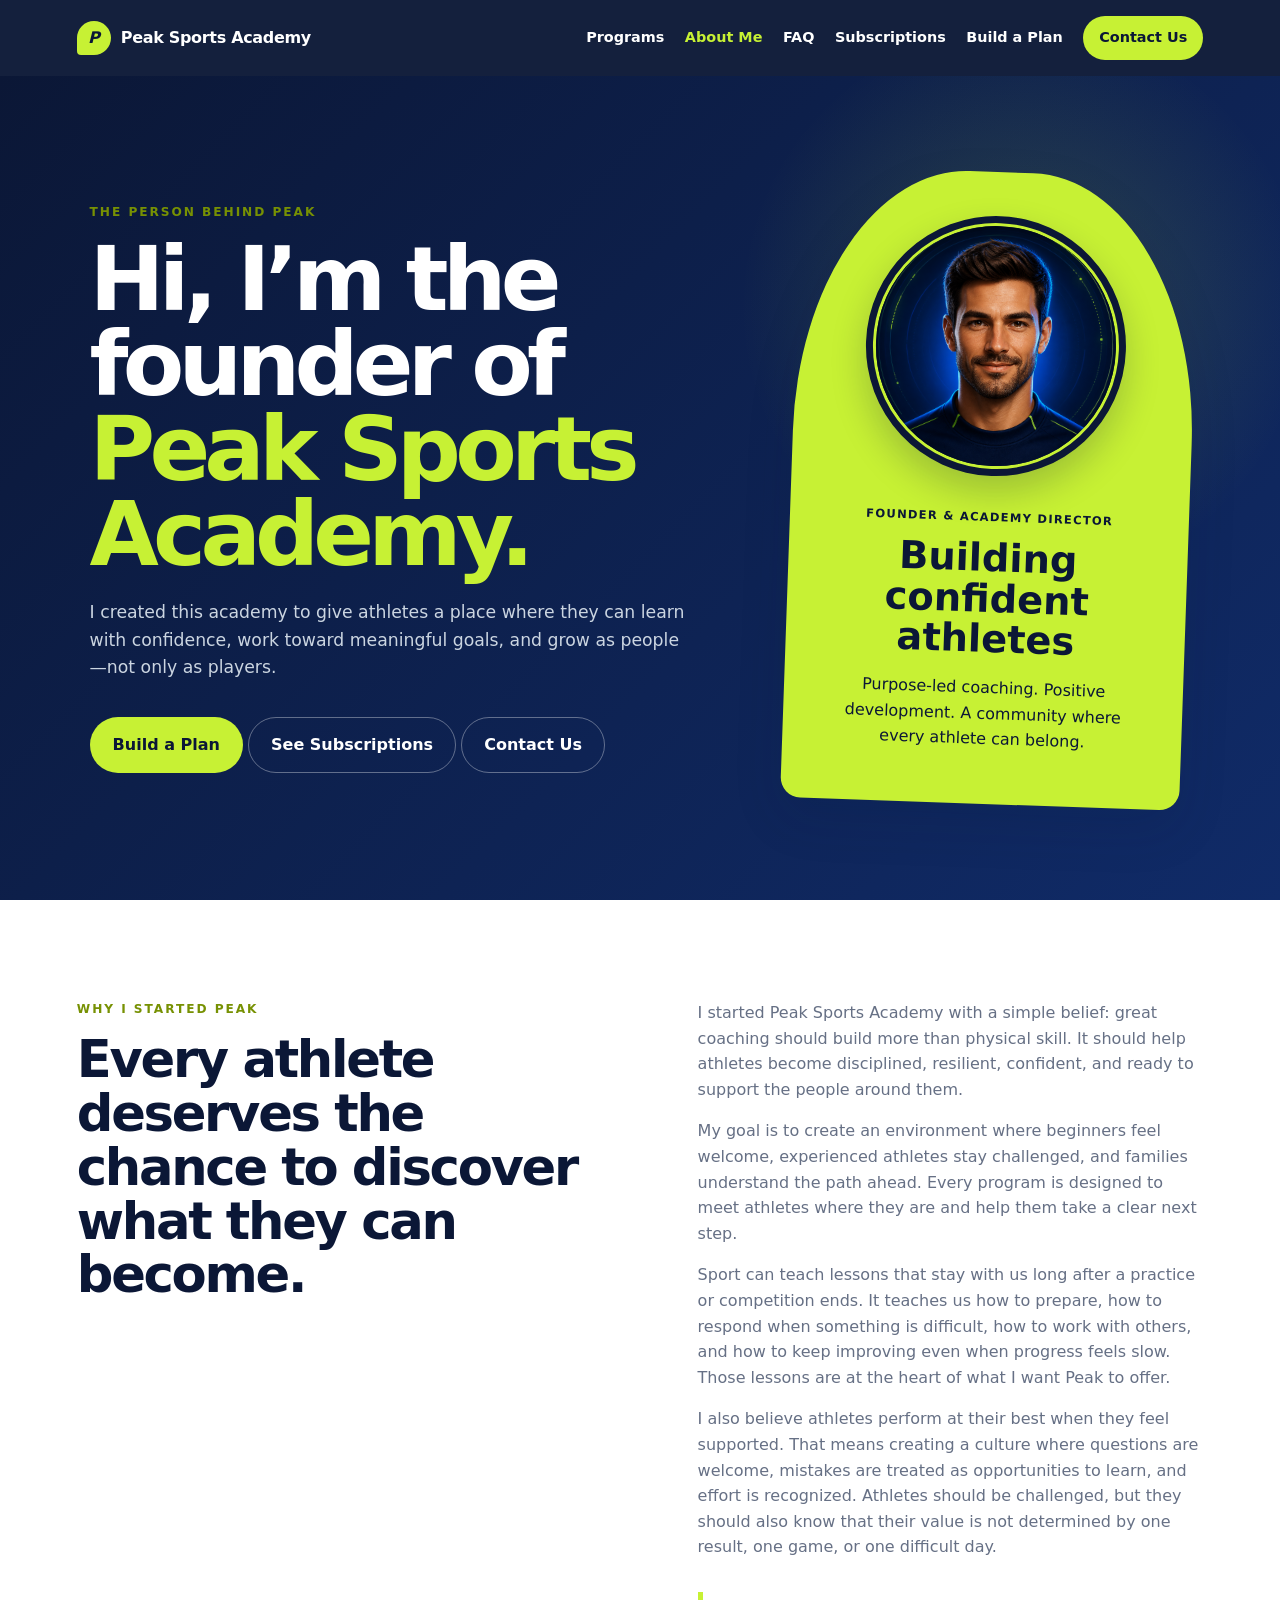
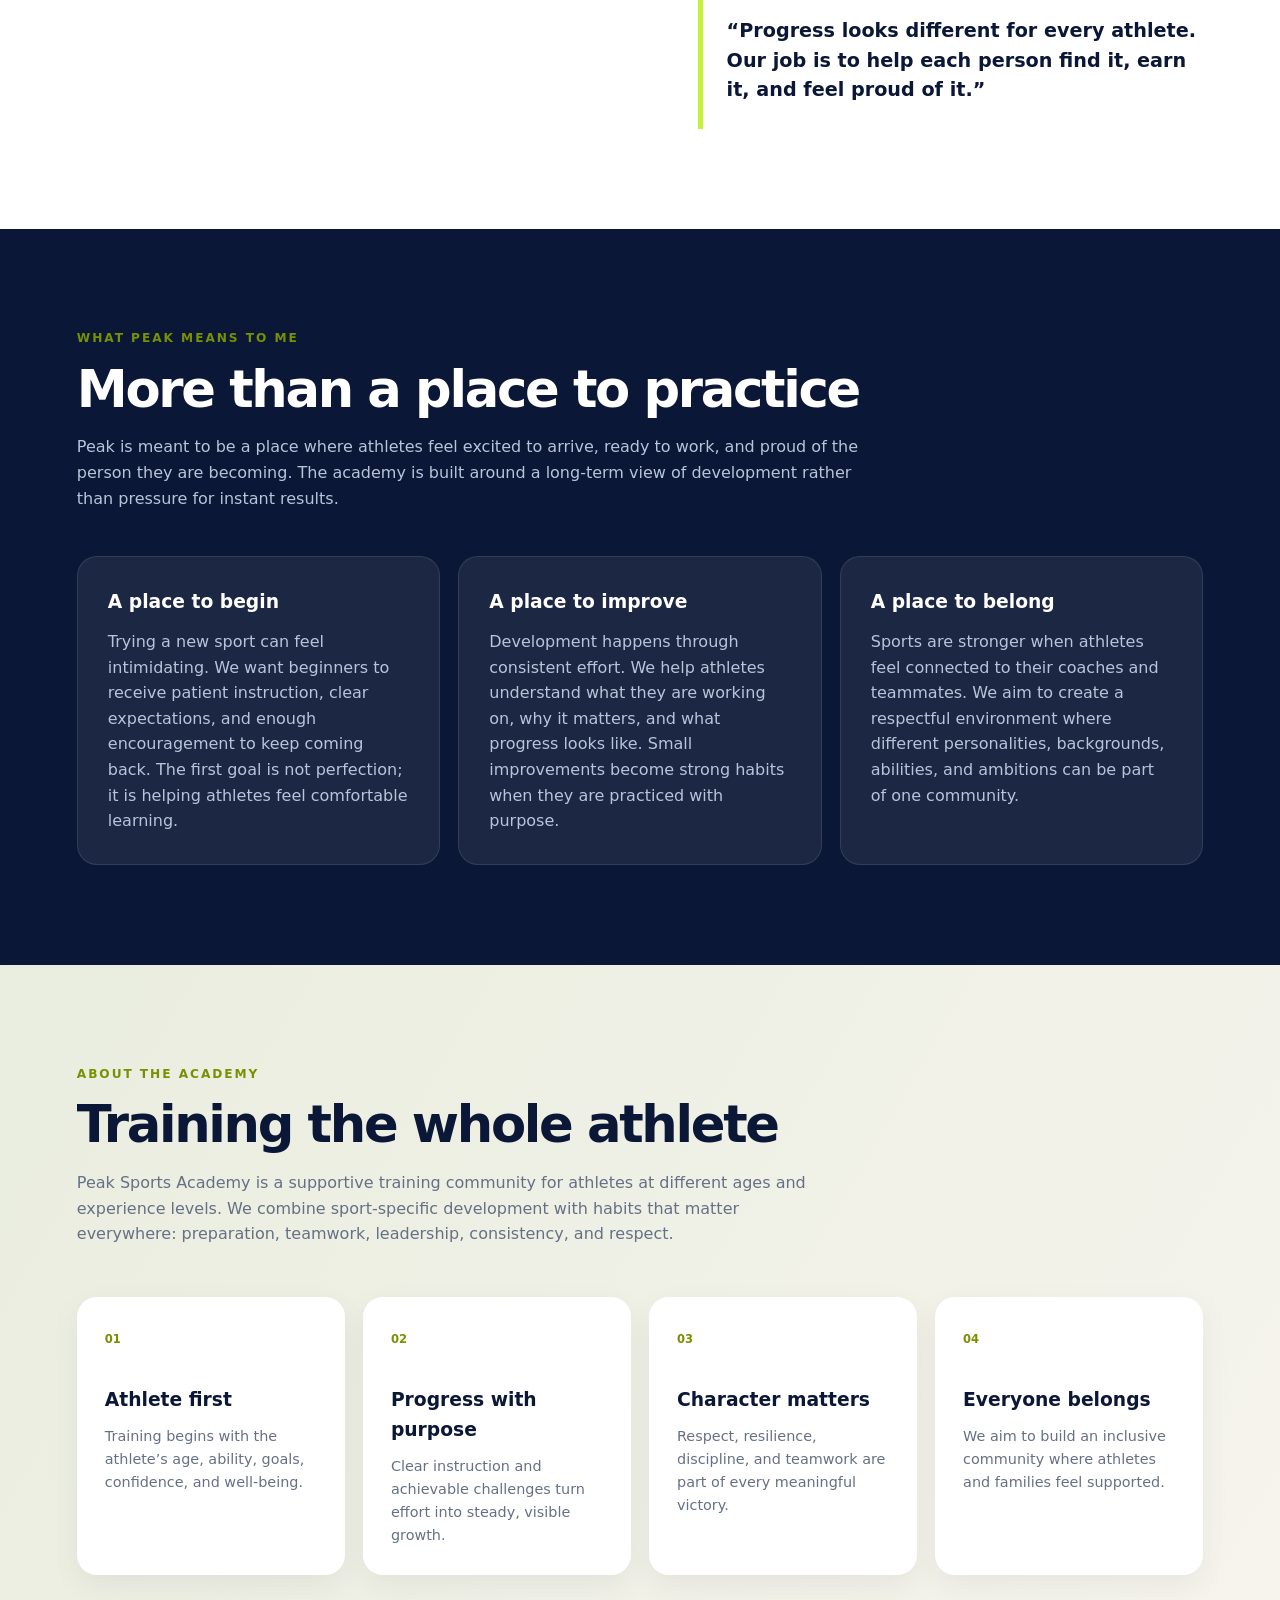
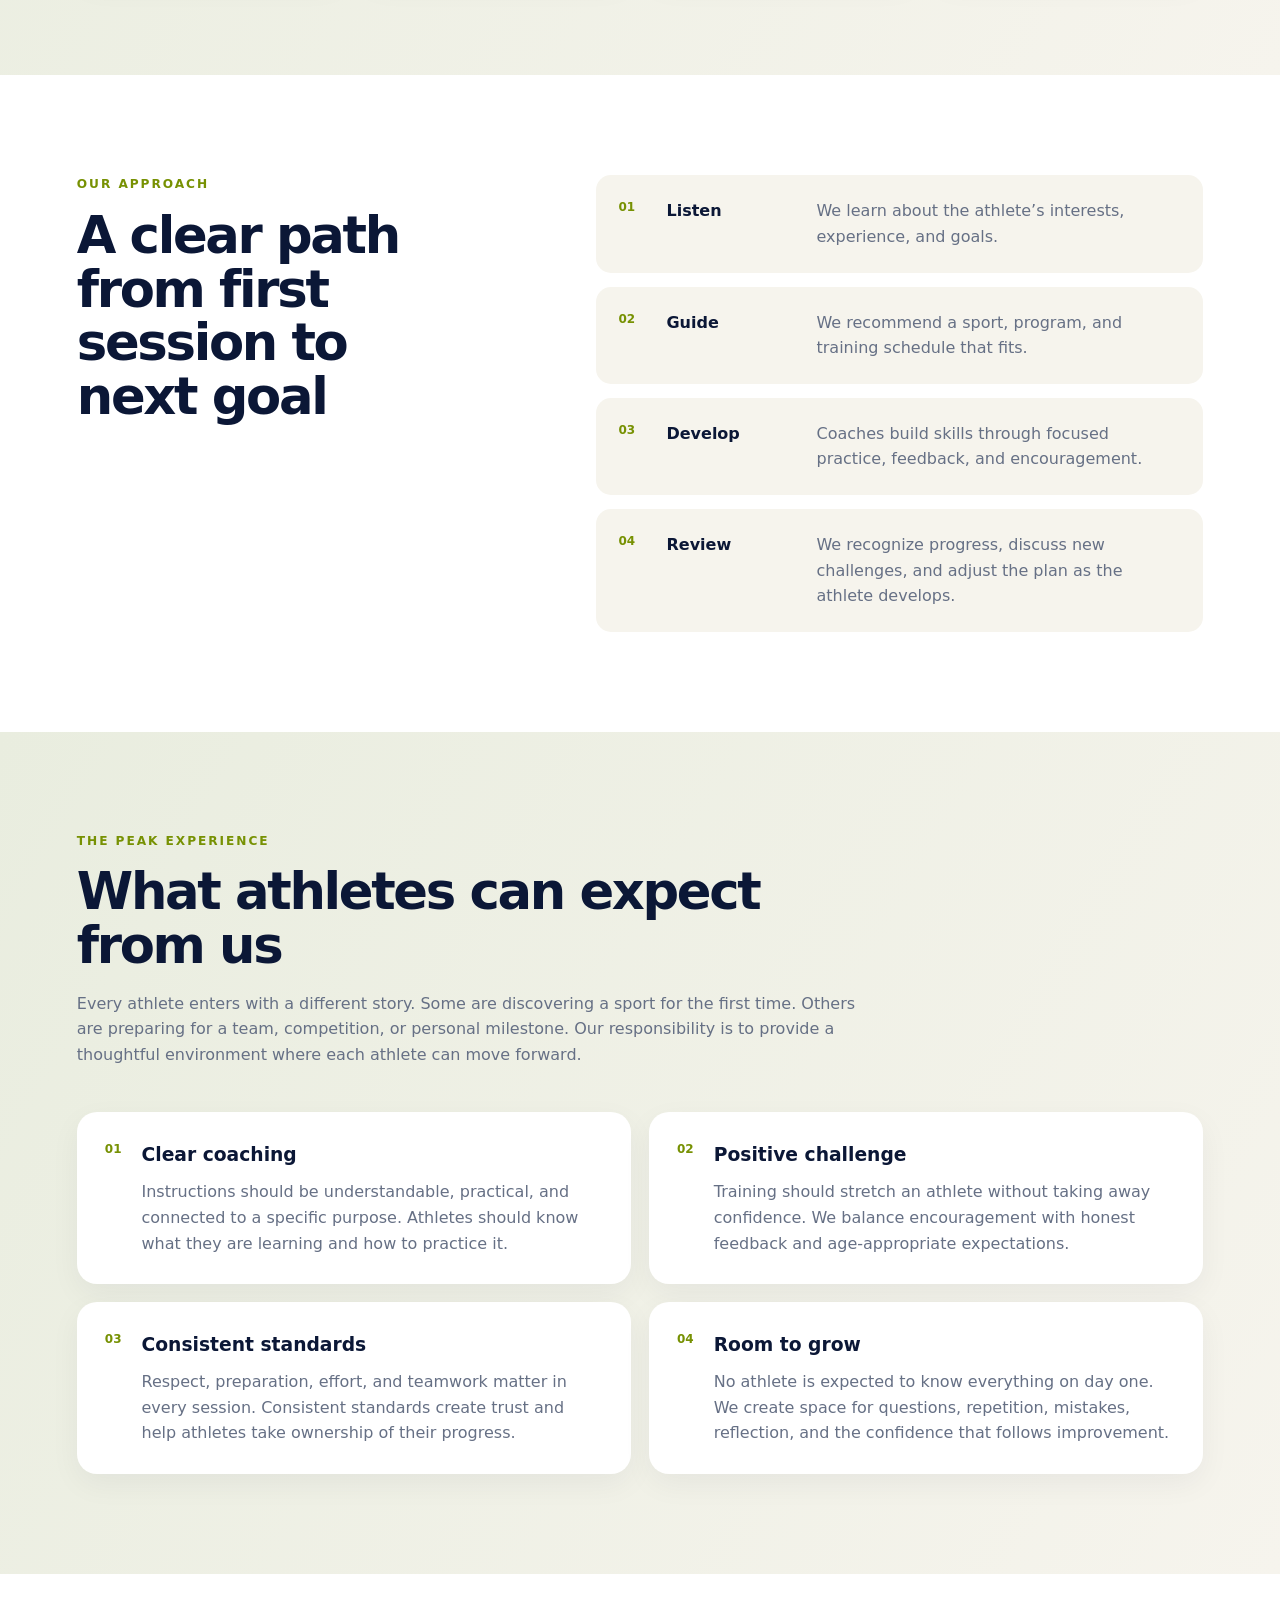
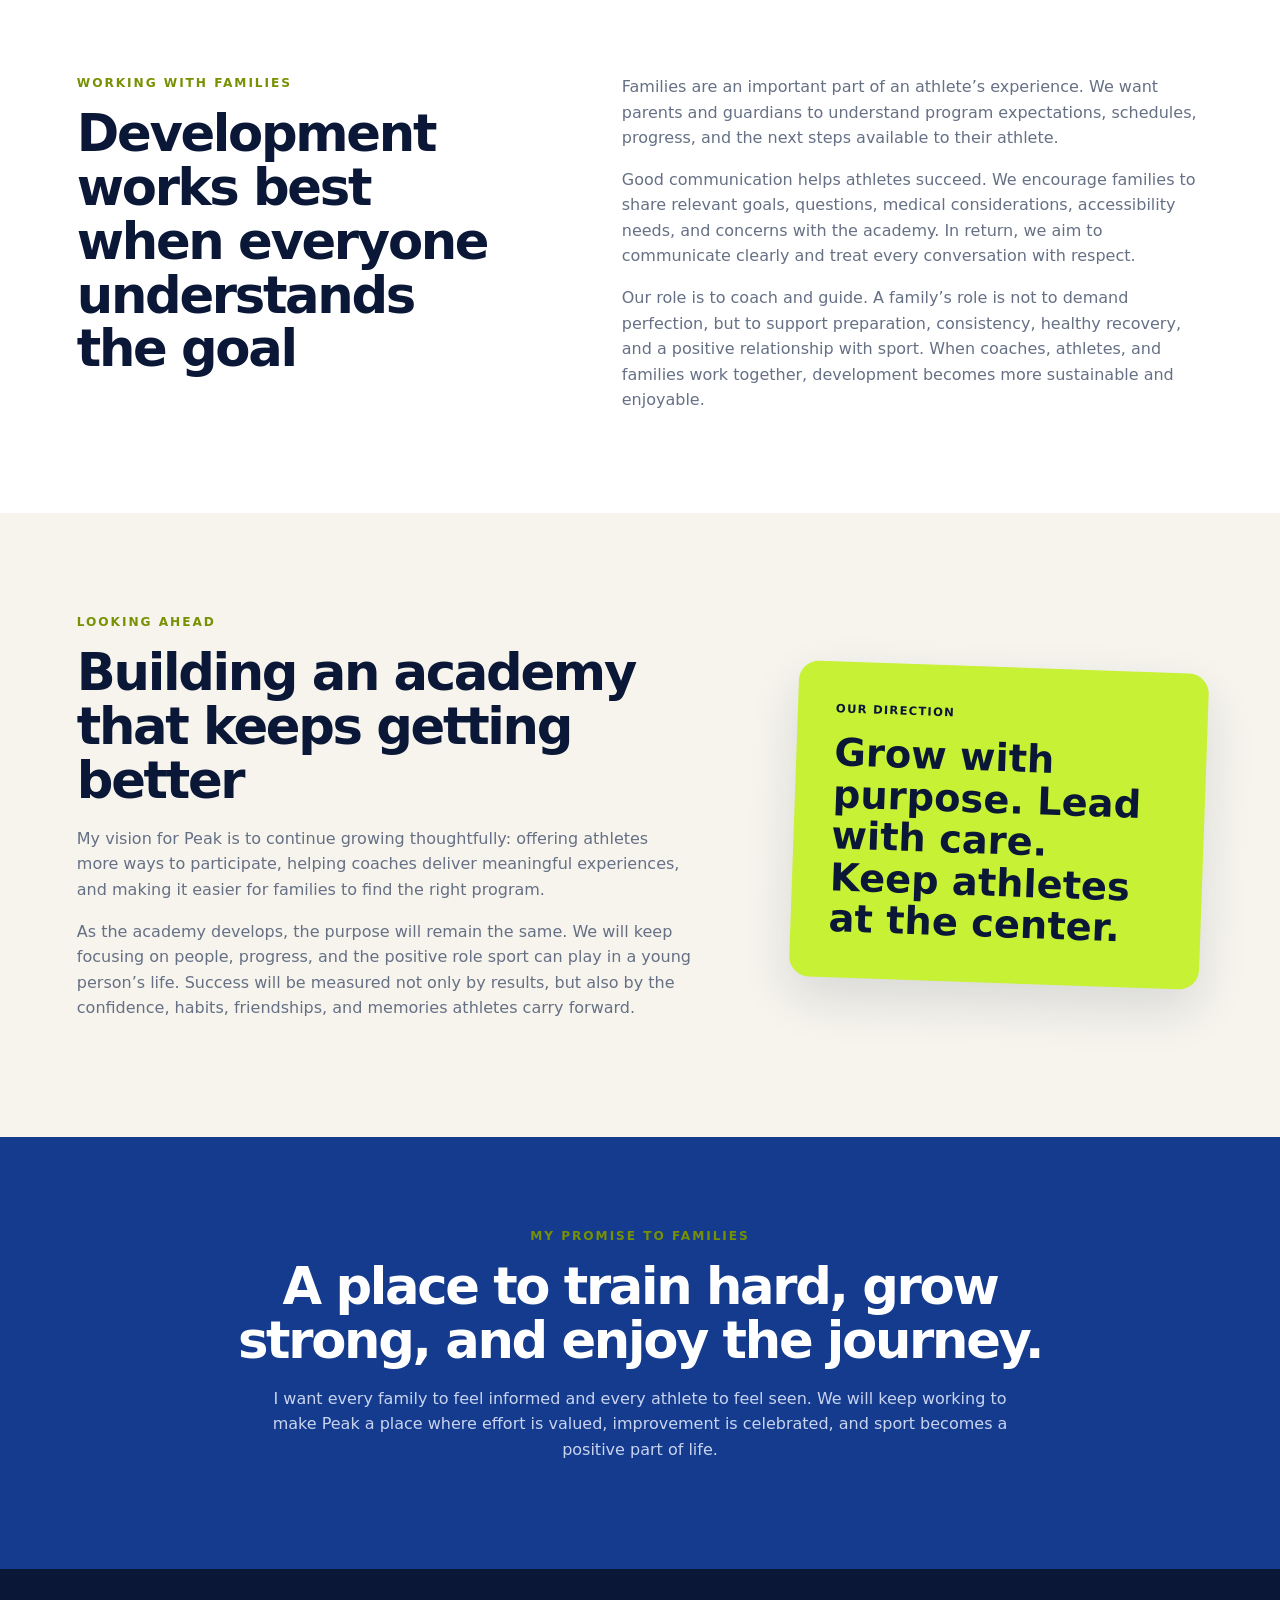
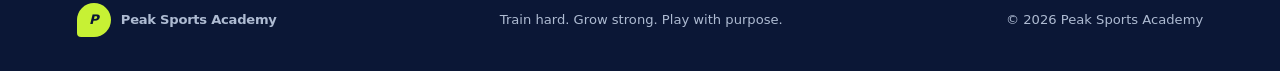
==== commit 3580c25f: "Update about.html" ====
--- a/about.html
+++ b/about.html
@@ -33,7 +33,11 @@
         <p class="eyebrow">The person behind Peak</p>
         <h1>Hi, I’m the founder of <span>Peak Sports Academy.</span></h1>
         <p>I created this academy to give athletes a place where they can learn with confidence, work toward meaningful goals, and grow as people—not only as players.</p>
-        <a class="button button-primary" href="#my-story">Read My Story</a>
+        <div class="about-top-actions" aria-label="Academy actions">
+          <a class="button button-primary" href="custom-subscription.html">Build a Plan</a>
+          <a class="button button-secondary" href="subscriptions.html">See Subscriptions</a>
+          <a class="button button-secondary" href="index.html#contact">Contact Us</a>
+        </div>
       </div>
       <div class="founder-card" aria-label="Peak Sports Academy founder">
         <div class="founder-avatar-frame">
@@ -168,11 +172,6 @@
       <p class="eyebrow">My promise to families</p>
       <h2>A place to train hard, grow strong, and enjoy the journey.</h2>
       <p>I want every family to feel informed and every athlete to feel seen. We will keep working to make Peak a place where effort is valued, improvement is celebrated, and sport becomes a positive part of life.</p>
-      <div class="founder-actions">
-        <a class="button button-primary" href="custom-subscription.html">Build a Plan</a>
-        <a class="button button-secondary" href="subscriptions.html">See Subscriptions</a>
-        <a class="button button-secondary" href="index.html#contact">Contact Us</a>
-      </div>
     </section>
   </main>
 
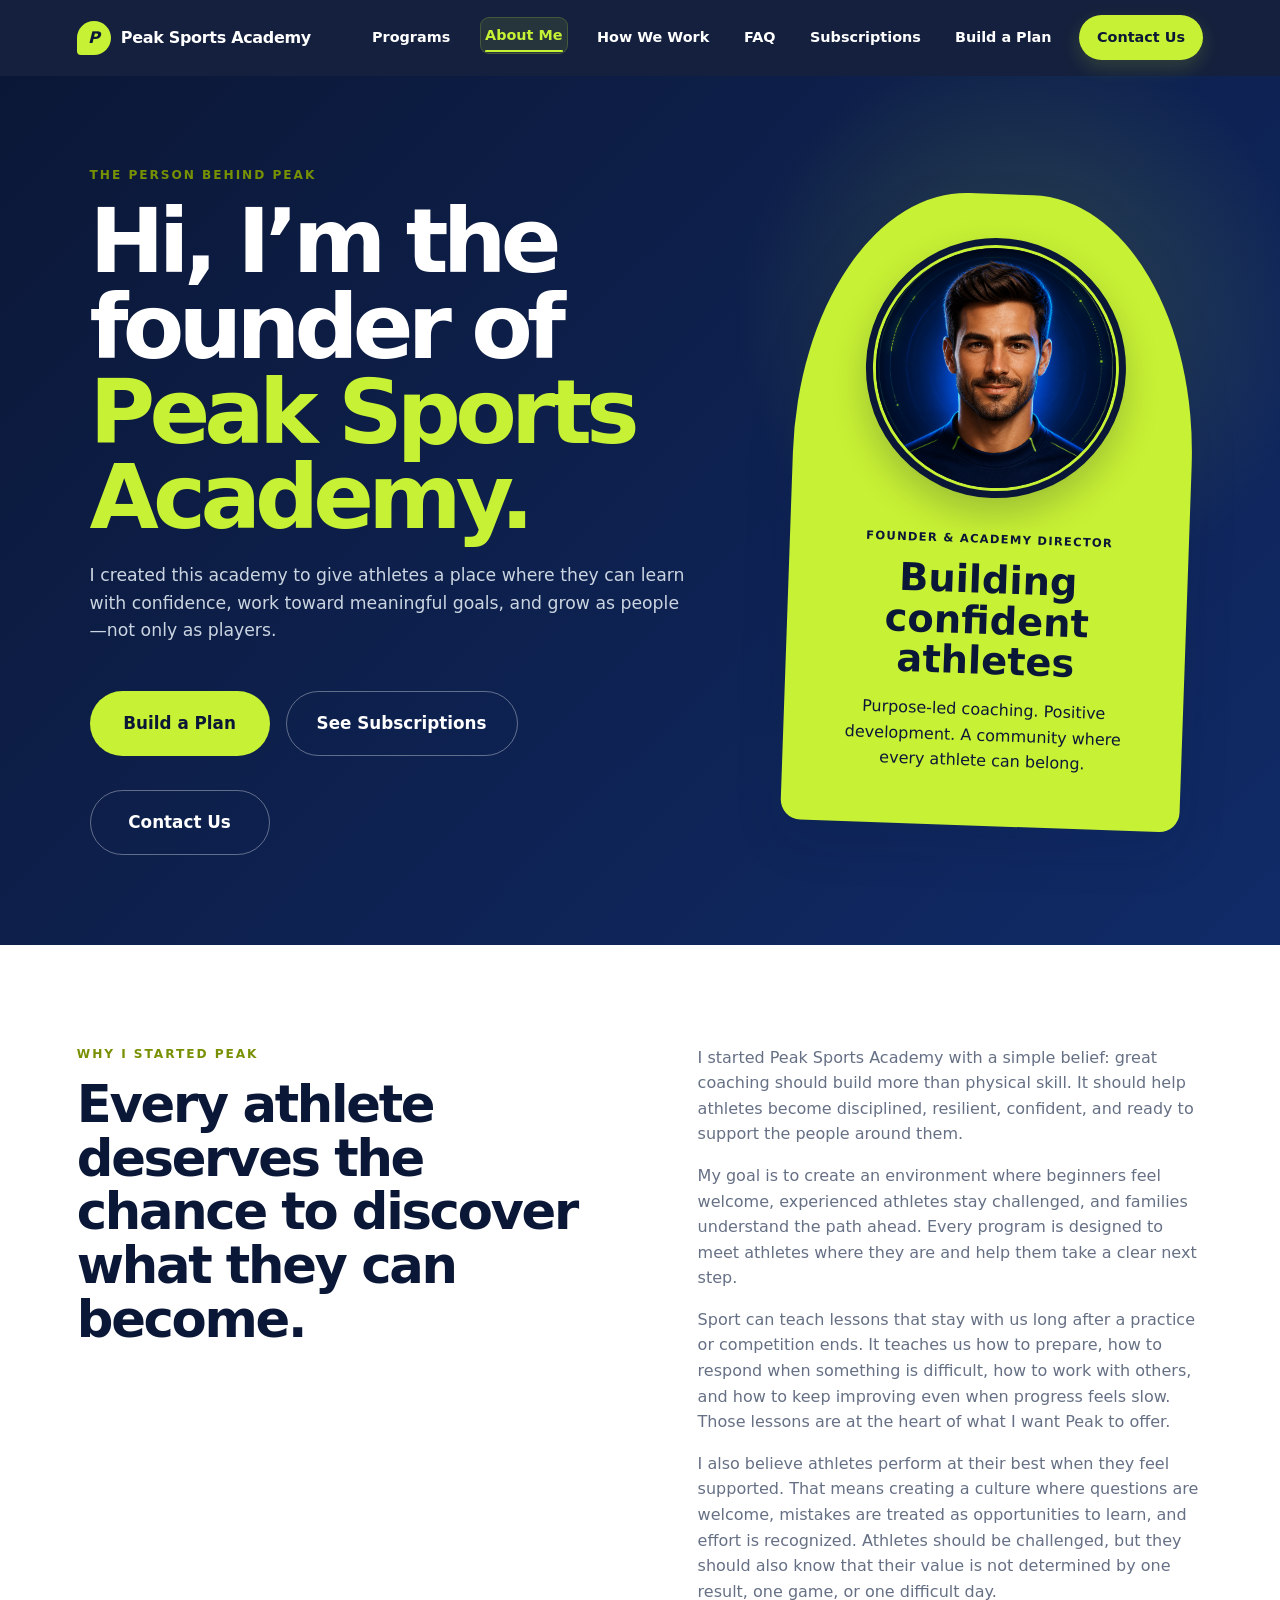
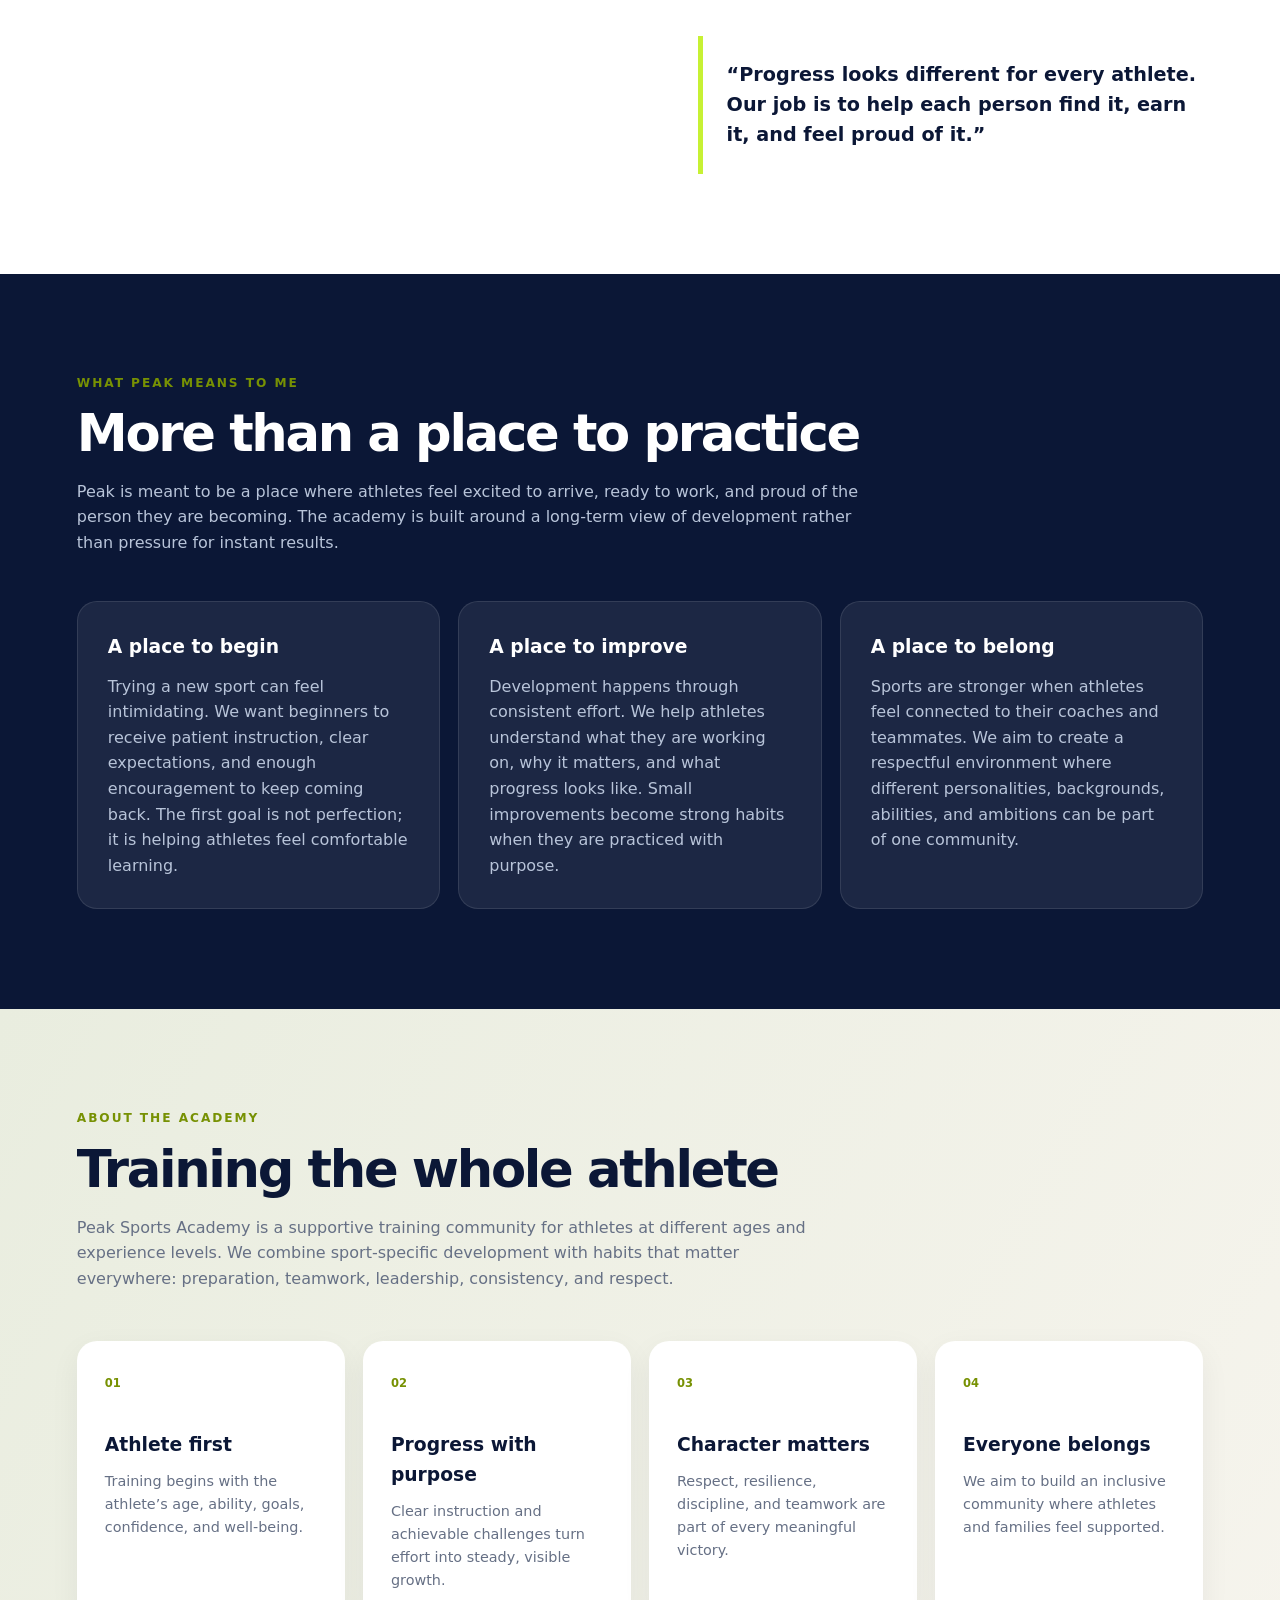
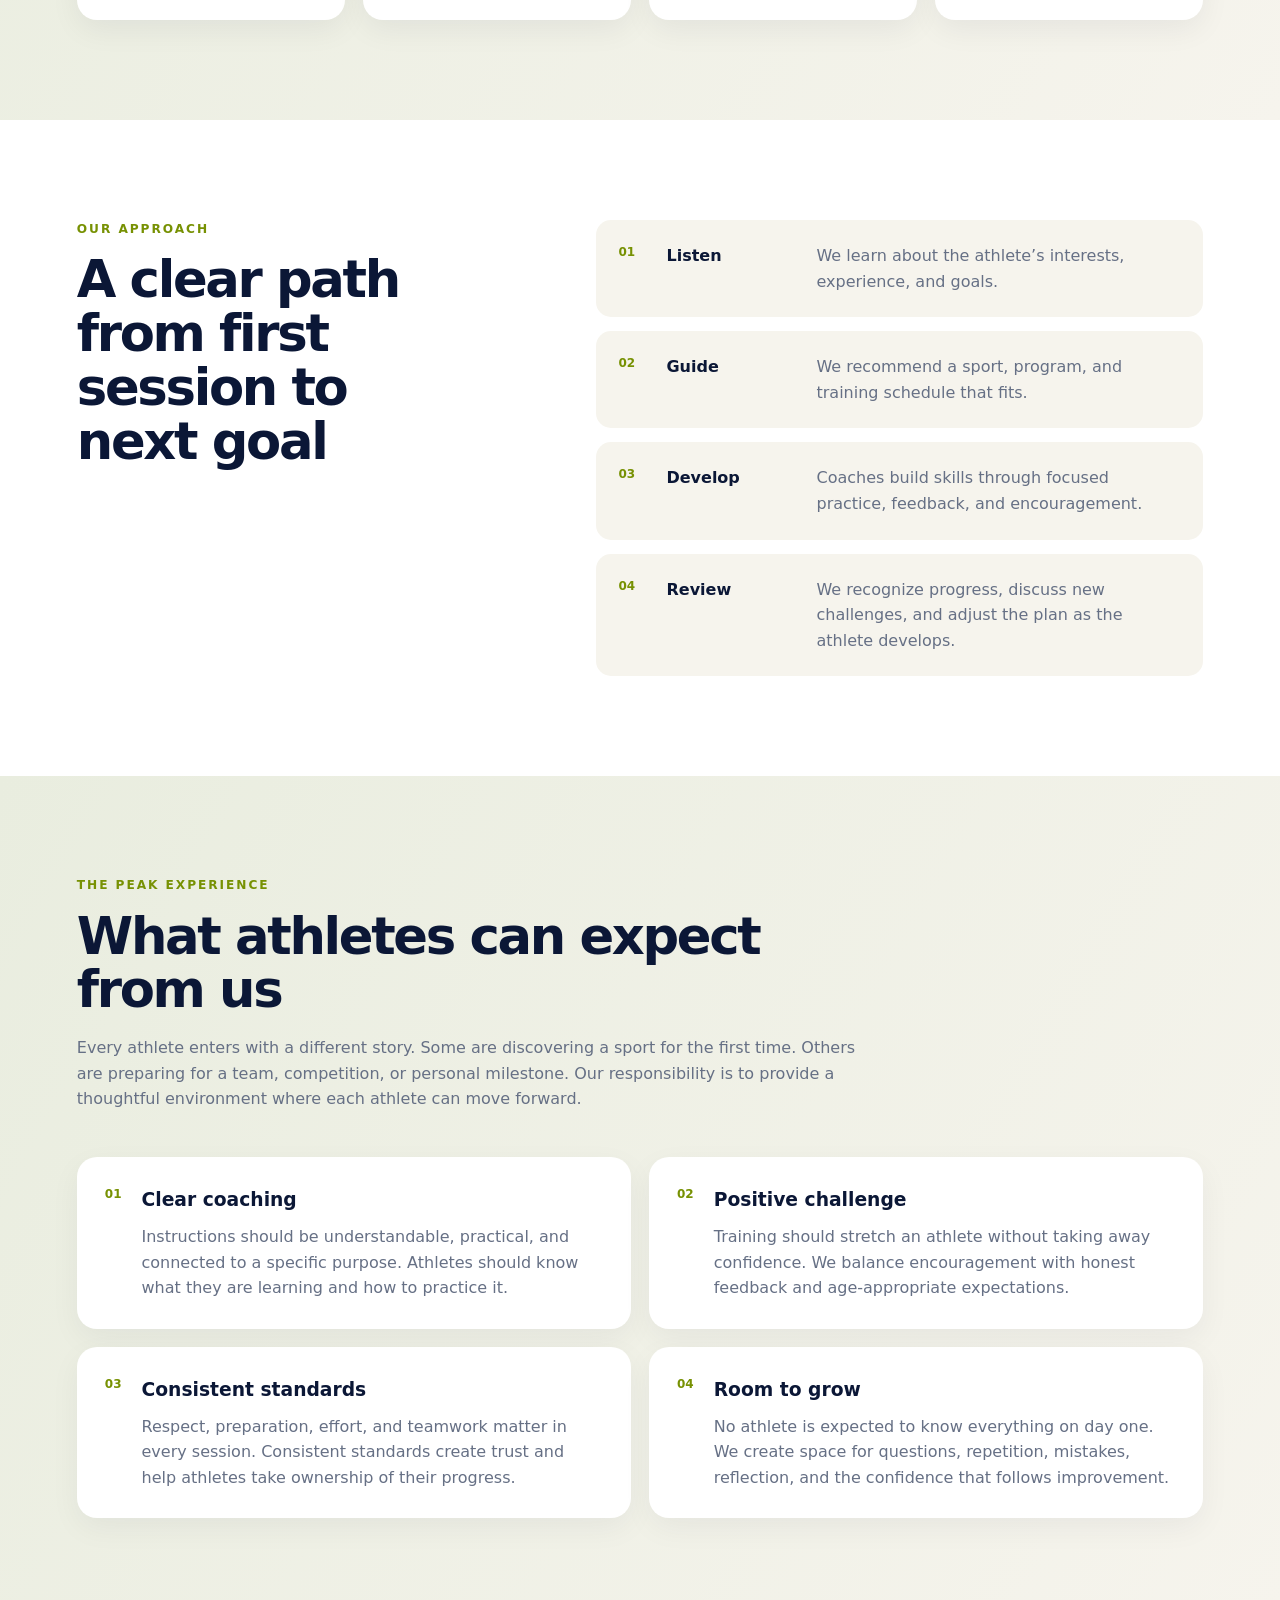
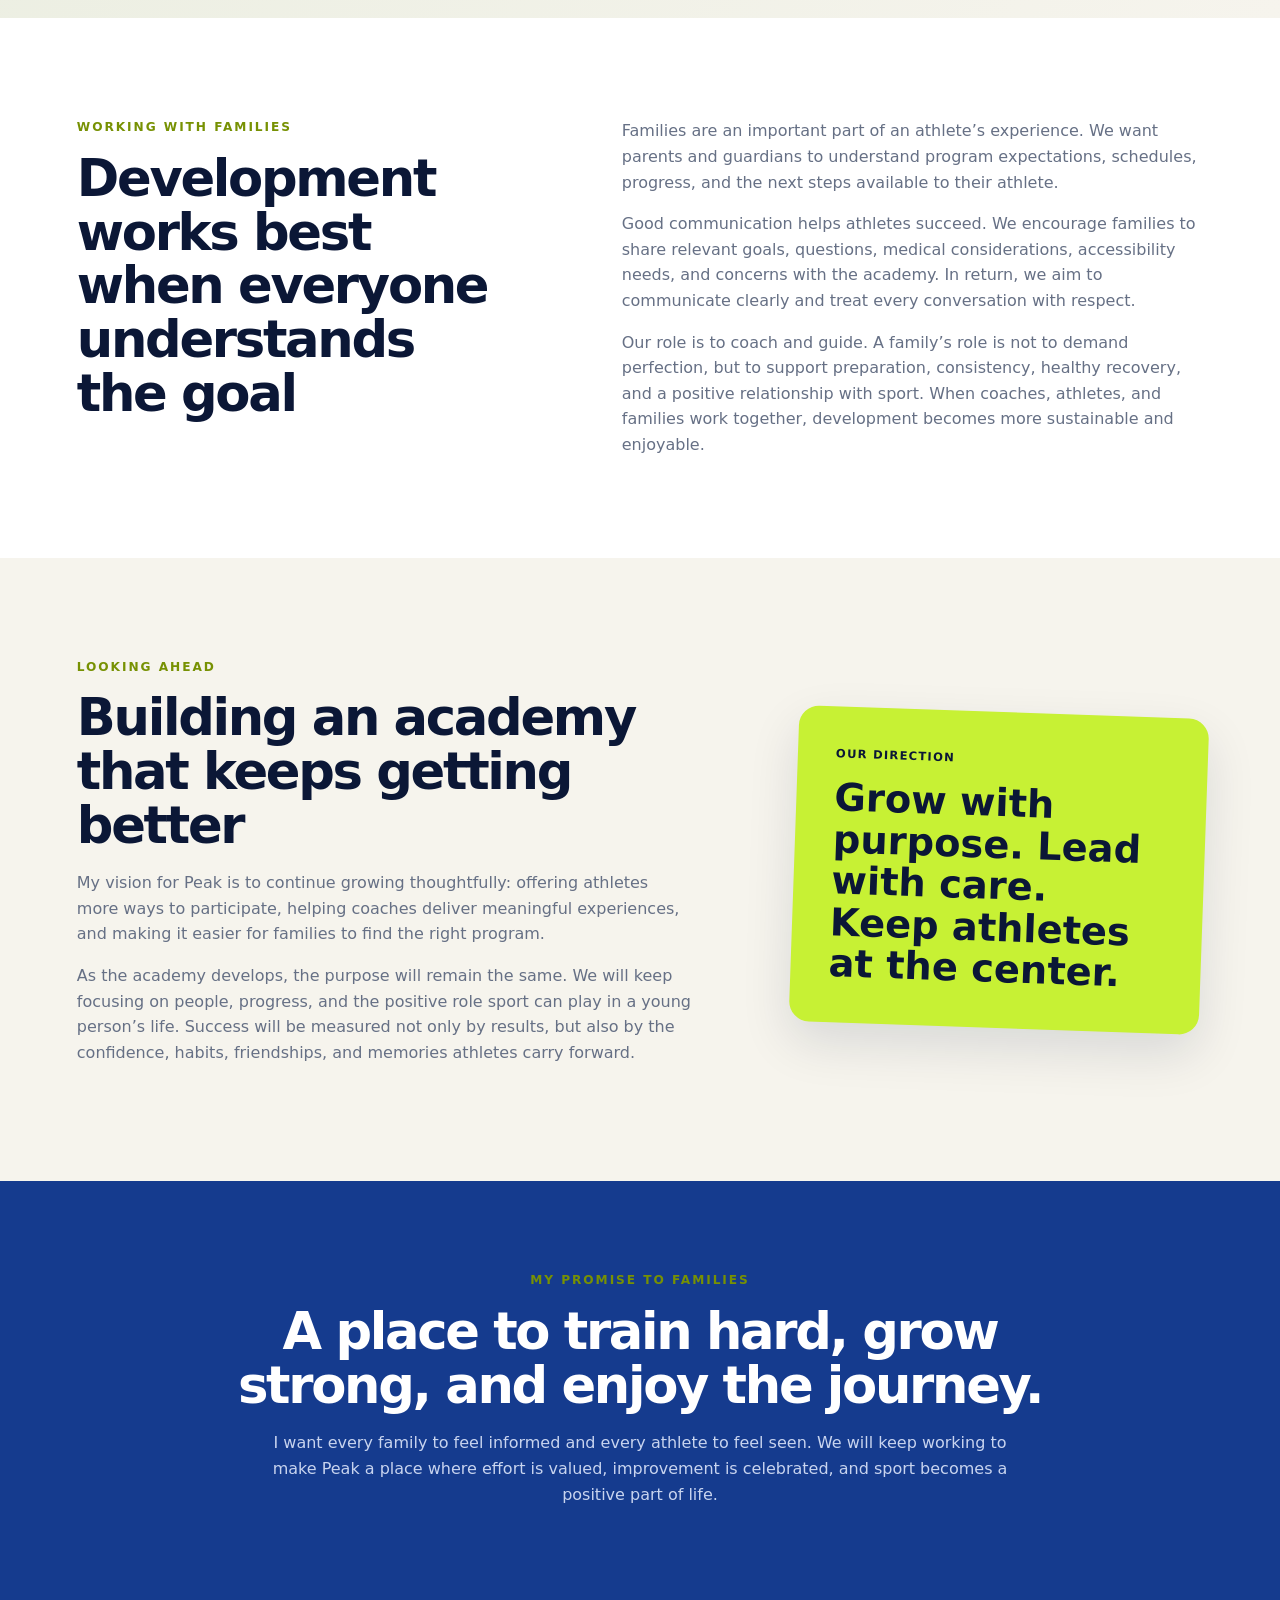
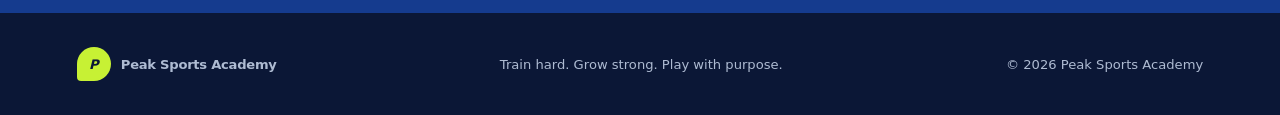
==== commit fa25b405: "Update about.html" ====
--- a/about.html
+++ b/about.html
@@ -20,6 +20,7 @@
     <nav id="main-navigation" class="main-nav" aria-label="Main navigation">
       <a href="index.html#programs">Programs</a>
       <a href="about.html" aria-current="page">About Me</a>
+      <a href="how-we-work.html">How We Work</a>
       <a href="faq.html">FAQ</a>
       <a href="subscriptions.html">Subscriptions</a>
       <a href="custom-subscription.html">Build a Plan</a>
--- a/styles.css
+++ b/styles.css
@@ -20,8 +20,21 @@
 .logo { display: inline-flex; align-items: center; gap: 10px; font-weight: 800; letter-spacing: -0.02em; }
 .logo-mark { display: grid; place-items: center; width: 34px; height: 34px; color: var(--navy); background: var(--lime); border-radius: 50% 50% 50% 12%; font-style: italic; }
 .main-nav { display: flex; align-items: center; gap: clamp(12px, 1.6vw, 28px); font-size: 0.9rem; font-weight: 650; }
-.main-nav a:not(.nav-cta):hover { color: var(--lime); }
-.nav-cta { padding: 10px 16px; color: var(--navy); background: var(--lime); border-radius: 999px; }
+.main-nav a { --nav-x: 0px; --nav-y: 0px; --nav-lift: 0px; position: relative; isolation: isolate; display: inline-flex; align-items: center; justify-content: center; overflow: hidden; transform: translate3d(var(--nav-x), calc(var(--nav-y) - var(--nav-lift)), 0); transition: color 180ms ease, background 180ms ease, box-shadow 180ms ease, transform 180ms ease; will-change: transform; }
+.main-nav a:not(.nav-cta) { padding: 9px 7px; border-radius: 11px; }
+.main-nav a:not(.nav-cta)::before { content: ""; position: absolute; z-index: -1; inset: 2px; background: rgba(199, 241, 52, .1); border: 1px solid rgba(199, 241, 52, .18); border-radius: 9px; opacity: 0; transform: scale(.72); transition: opacity 180ms ease, transform 180ms ease; }
+.main-nav a:not(.nav-cta)::after { content: ""; position: absolute; right: 7px; bottom: 4px; left: 7px; height: 2px; background: var(--lime); border-radius: 999px; transform: scaleX(0); transform-origin: right; transition: transform 220ms ease; }
+.main-nav a:not(.nav-cta):hover, .main-nav a:not(.nav-cta).is-active, .main-nav a:not(.nav-cta)[aria-current] { --nav-lift: 2px; color: var(--lime); }
+.main-nav a:not(.nav-cta):hover::before, .main-nav a:not(.nav-cta).is-active::before, .main-nav a:not(.nav-cta)[aria-current]::before { opacity: 1; transform: scale(1); }
+.main-nav a:not(.nav-cta):hover::after, .main-nav a:not(.nav-cta).is-active::after, .main-nav a:not(.nav-cta)[aria-current]::after { transform: scaleX(1); transform-origin: left; }
+.main-nav a:active { --nav-lift: -1px; }
+.main-nav a:focus-visible { outline: 3px solid var(--lime); outline-offset: 3px; }
+.nav-cta { padding: 11px 18px; color: var(--navy); background: var(--lime); border-radius: 999px; box-shadow: 0 7px 20px rgba(199, 241, 52, .16); font-weight: 850; }
+.nav-cta::before { content: ""; position: absolute; top: -90%; bottom: -90%; left: -45%; width: 30%; background: linear-gradient(90deg, transparent, rgba(255, 255, 255, .78), transparent); transform: translateX(-240%) rotate(18deg); transition: transform 600ms ease; pointer-events: none; }
+.nav-cta:hover { --nav-lift: 3px; color: var(--navy); background: var(--white); box-shadow: 0 12px 30px rgba(199, 241, 52, .3), 0 0 0 4px rgba(199, 241, 52, .13); }
+.nav-cta:hover::before { transform: translateX(650%) rotate(18deg); }
+.nav-ripple { position: absolute; z-index: 2; width: 12px; aspect-ratio: 1; background: rgba(255, 255, 255, .5); border-radius: 50%; transform: translate(-50%, -50%) scale(0); animation: nav-ripple 520ms ease-out forwards; pointer-events: none; }
+@keyframes nav-ripple { to { opacity: 0; transform: translate(-50%, -50%) scale(13); } }
 .menu-toggle { display: none; padding: 8px; background: none; border: 0; }
 .menu-toggle span:not(.sr-only) { display: block; width: 24px; height: 2px; margin: 5px; background: var(--white); }
 
@@ -53,14 +66,44 @@
 h2 { margin-bottom: 18px; color: var(--navy); font-size: clamp(2.2rem, 4vw, 3.8rem); line-height: 1.05; letter-spacing: -0.045em; }
 .section-heading > p:last-child, .about > div > p { color: var(--muted); }
 .program-grid { display: grid; grid-template-columns: repeat(3, 1fr); gap: 22px; }
-.program-card { padding: 32px; background: var(--white); border-radius: var(--radius); box-shadow: 0 10px 35px rgba(11, 23, 54, .06); }
-.program-card.featured { color: var(--white); background: var(--blue); transform: translateY(-12px); }
-.card-number { color: #8aa514; font-size: .78rem; font-weight: 850; }
-.program-card h3 { margin: 38px 0 12px; font-size: 1.45rem; }
-.program-card p { color: var(--muted); }
-.program-card.featured p { color: #c8d4ef; }
-.program-card a { color: #779103; font-weight: 800; }
-.program-card.featured a { color: var(--lime); }
+.program-card { --spot-x: 50%; --spot-y: 50%; --tilt-x: 0deg; --tilt-y: 0deg; position: relative; isolation: isolate; display: flex; flex-direction: column; min-height: 360px; padding: 30px; overflow: hidden; background: var(--white); border: 1px solid rgba(21, 59, 142, .1); border-radius: 24px; box-shadow: 0 12px 38px rgba(11, 23, 54, .08); transform: perspective(900px) rotateX(var(--tilt-x)) rotateY(var(--tilt-y)); transition: color 220ms ease, background 220ms ease, border-color 220ms ease, box-shadow 220ms ease, transform 220ms ease; }
+.program-card::before { content: ""; position: absolute; z-index: -1; inset: 0; background: radial-gradient(circle 230px at var(--spot-x) var(--spot-y), rgba(199, 241, 52, .22), transparent 68%); opacity: 0; transition: opacity 220ms ease; pointer-events: none; }
+.program-card::after { content: ""; position: absolute; top: 0; left: 30px; width: 54px; height: 5px; background: var(--lime); border-radius: 0 0 999px 999px; transition: width 260ms ease; }
+.program-card:hover::before, .program-card:focus-within::before { opacity: 1; }
+.program-card:hover::after, .program-card:focus-within::after, .program-card.is-selected::after { width: calc(100% - 60px); }
+.program-card.is-selected { color: var(--white); background: linear-gradient(145deg, #1b49aa, var(--blue)); border-color: rgba(199, 241, 52, .72); box-shadow: 0 24px 55px rgba(21, 59, 142, .24); }
+.program-card-top { display: flex; align-items: center; justify-content: space-between; gap: 18px; }
+.card-number { color: #759008; font-family: "Arial Black", Inter, sans-serif; font-size: .75rem; font-weight: 900; letter-spacing: .12em; }
+.program-mark { display: grid; place-items: center; width: 48px; height: 48px; color: var(--navy); background: #eef8c9; border: 1px solid rgba(119, 145, 3, .24); border-radius: 15px; font-family: "Arial Black", Inter, sans-serif; font-size: .75rem; letter-spacing: .04em; transform: rotate(4deg); transition: color 220ms ease, background 220ms ease, transform 220ms ease; }
+.program-card:hover .program-mark, .program-card:focus-within .program-mark { transform: rotate(-5deg) scale(1.08); }
+.program-card.is-selected .card-number { color: var(--lime); }
+.program-card.is-selected .program-mark { color: var(--navy); background: var(--lime); border-color: var(--lime); }
+.program-card h3 { margin: 30px 0 11px; color: var(--navy); font-family: "Trebuchet MS", Inter, sans-serif; font-size: clamp(1.55rem, 2.2vw, 1.9rem); font-weight: 900; line-height: 1.08; letter-spacing: -.045em; }
+.program-card p { margin-bottom: 22px; color: var(--muted); line-height: 1.68; }
+.program-card.is-selected h3 { color: var(--white); }
+.program-card.is-selected p { color: #d4def2; }
+.program-facts { display: flex; flex-wrap: wrap; gap: 8px; margin-top: auto; margin-bottom: 24px; }
+.program-facts span { padding: 6px 10px; color: #5f7308; background: #f1f7da; border-radius: 999px; font-size: .72rem; font-weight: 850; letter-spacing: .025em; }
+.program-card.is-selected .program-facts span { color: var(--white); background: rgba(255, 255, 255, .12); }
+.program-select { display: flex; align-items: center; justify-content: space-between; width: 100%; padding: 13px 16px; color: var(--navy); background: #edf2fb; border: 0; border-radius: 13px; font: inherit; font-weight: 850; cursor: pointer; transition: color 180ms ease, background 180ms ease, transform 180ms ease; }
+.program-select:hover { color: var(--navy); background: var(--lime); transform: translateY(-2px); }
+.program-select:focus-visible { outline: 3px solid var(--lime); outline-offset: 3px; }
+.program-card.is-selected .program-select { color: var(--navy); background: var(--lime); }
+.program-select span { font-size: 1.1rem; transition: transform 180ms ease; }
+.program-select:hover span { transform: translateX(4px); }
+.program-selection { display: flex; align-items: center; justify-content: space-between; gap: 34px; margin-top: 26px; padding: 24px 28px; color: var(--white); background: var(--navy); border-radius: 20px; box-shadow: var(--shadow); }
+.program-selection > div { max-width: 730px; }
+.selection-label { display: block; margin-bottom: 3px; color: var(--lime); font-size: .68rem; font-weight: 900; letter-spacing: .14em; text-transform: uppercase; }
+.program-selection strong { display: block; font-family: "Trebuchet MS", Inter, sans-serif; font-size: 1.35rem; letter-spacing: -.025em; }
+.program-selection p { margin: 3px 0 0; color: #b8c6df; font-size: .9rem; line-height: 1.5; }
+.program-selection .button { flex: 0 0 auto; gap: 8px; white-space: nowrap; }
+@media (hover: hover) and (pointer: fine) {
+  .program-card:hover { border-color: rgba(119, 145, 3, .48); box-shadow: 0 28px 62px rgba(11, 23, 54, .17); transform: perspective(900px) translateY(-10px) rotateX(var(--tilt-x)) rotateY(var(--tilt-y)); }
+}
+@media (prefers-reduced-motion: reduce) {
+  .main-nav a, .main-nav a::before, .main-nav a::after,
+  .program-card, .program-card::before, .program-card::after, .program-mark, .program-select, .program-select span { transition: none; }
+}
 .about { display: grid; grid-template-columns: 1fr 1fr; gap: 9vw; background: var(--white); }
 .check-list { display: grid; gap: 13px; margin: 28px 0 0; padding: 0; list-style: none; font-weight: 700; }
 .check-list li::before { content: "✓"; display: inline-grid; place-items: center; width: 25px; height: 25px; margin-right: 11px; color: var(--navy); background: var(--lime); border-radius: 50%; }
@@ -255,12 +298,12 @@
 .founder-promise { padding: 90px 8vw; color: var(--white); text-align: center; background: var(--blue); }
 .founder-promise h2 { max-width: 850px; margin-left: auto; margin-right: auto; color: var(--white); }
 .founder-promise > p:not(.eyebrow) { max-width: 780px; margin-left: auto; margin-right: auto; color: #c8d4ef; }
-.founder-actions { display: flex; flex-wrap: wrap; justify-content: center; gap: 14px; margin-top: 32px; }
-.founder-actions .button { transition: transform 180ms ease, box-shadow 180ms ease, color 180ms ease, background-color 180ms ease, border-color 180ms ease; }
-.founder-actions .button:hover { transform: translateY(-4px) scale(1.03); box-shadow: 0 14px 34px rgba(0, 0, 0, .24); }
-.founder-actions .button-primary:hover { color: var(--navy); background: var(--white); }
-.founder-actions .button-secondary:hover { color: var(--navy); background: var(--lime); border-color: var(--lime); }
-.founder-actions .button:focus-visible { outline: 3px solid var(--white); outline-offset: 4px; }
+.about-top-actions { display: flex; flex-wrap: wrap; gap: 16px; margin-top: 28px; }
+.about-top-actions .button { min-width: 180px; padding: 18px 30px; font-size: 1.05rem; transition: transform 180ms ease, box-shadow 180ms ease, color 180ms ease, background-color 180ms ease, border-color 180ms ease; }
+.about-top-actions .button:hover { transform: translateY(-4px) scale(1.03); box-shadow: 0 14px 34px rgba(0, 0, 0, .24); }
+.about-top-actions .button-primary:hover { color: var(--navy); background: var(--white); }
+.about-top-actions .button-secondary:hover { color: var(--navy); background: var(--lime); border-color: var(--lime); }
+.about-top-actions .button:focus-visible { outline: 3px solid var(--white); outline-offset: 4px; }
 .plan-builder { display: grid; grid-template-columns: 1fr .8fr; align-items: start; gap: clamp(40px, 8vw, 110px); padding: 95px 8vw; background: var(--white); }
 .builder-intro { color: var(--muted); }
 .builder-form-panel form { display: grid; gap: 22px; margin-top: 35px; }
@@ -269,6 +312,12 @@
 .builder-field select { width: 100%; padding: 14px; color: var(--text); background: #f8fafc; border: 1px solid #d7deea; border-radius: 10px; font: inherit; outline: none; }
 .builder-field select:focus { border-color: var(--blue); box-shadow: 0 0 0 3px rgba(21, 59, 142, .12); }
 .builder-field small { color: var(--muted); }
+.range-field { margin-top: 6px; }
+.range-label-row { display: flex; align-items: center; justify-content: space-between; gap: 18px; }
+.range-label-row output { min-width: 92px; padding: 8px 12px; color: var(--navy); text-align: center; background: var(--lime); border-radius: 999px; font-size: .9rem; font-weight: 900; }
+.range-field input[type="range"] { width: 100%; height: 30px; margin: 5px 0 0; accent-color: var(--blue); cursor: pointer; }
+.range-field input[type="range"]:focus-visible { outline: 3px solid rgba(21, 59, 142, .24); outline-offset: 4px; border-radius: 999px; }
+.range-scale { display: flex; justify-content: space-between; margin-top: -4px; color: var(--muted); font-size: .75rem; font-weight: 750; }
 .custom-summary { position: sticky; top: 110px; display: grid; gap: 15px; padding: clamp(28px, 4vw, 42px); color: var(--white); background: var(--navy); border-radius: var(--radius); box-shadow: var(--shadow); }
 .summary-label { margin-bottom: 2px; color: var(--lime); font-size: .72rem; font-weight: 900; letter-spacing: .1em; text-transform: uppercase; }
 .summary-line, .summary-savings, .summary-total, .summary-discount { display: flex; align-items: center; justify-content: space-between; gap: 20px; }
@@ -277,6 +326,29 @@
 .summary-discount { padding: 13px 15px; color: var(--navy); background: var(--lime); border-radius: 12px; }
 .summary-total { padding-top: 8px; }
 .summary-total strong { color: var(--lime); font-size: 2rem; }
+.payment-options { display: grid; gap: 9px; min-width: 0; margin: 8px 0 0; padding: 20px; border: 1px solid rgba(255, 255, 255, .14); border-radius: 18px; }
+.payment-options legend { padding: 0 8px; color: var(--white); font-size: 1.05rem; font-weight: 900; }
+.payment-option { display: grid; grid-template-columns: auto 1fr; align-items: center; gap: 12px; padding: 11px 12px; color: var(--white); background: rgba(255, 255, 255, .055); border: 1px solid transparent; border-radius: 13px; cursor: pointer; transition: background 170ms ease, border-color 170ms ease, transform 170ms ease, opacity 170ms ease; }
+.payment-option:hover { background: rgba(199, 241, 52, .1); border-color: rgba(199, 241, 52, .32); transform: translateX(4px); }
+.payment-option input { display: grid; place-content: center; width: 22px; height: 22px; margin: 0; appearance: none; color: var(--navy); background: var(--white); border: 2px solid #8290aa; border-radius: 7px; cursor: pointer; transition: background 160ms ease, border-color 160ms ease, box-shadow 160ms ease, transform 160ms ease; }
+.payment-option input::before { content: "\2713"; font-size: .9rem; font-weight: 950; line-height: 1; transform: scale(0); transition: transform 140ms ease; }
+.payment-option input:checked { background: var(--lime); border-color: var(--lime); box-shadow: 0 0 0 4px rgba(199, 241, 52, .12); transform: scale(1.06); }
+.payment-option input:checked::before { transform: scale(1); }
+.payment-option input:focus-visible { outline: 3px solid var(--lime); outline-offset: 4px; }
+.payment-option > span { display: grid; gap: 1px; }
+.payment-option strong { font-size: .9rem; }
+.payment-option small { color: #9facbf; font-size: .72rem; line-height: 1.35; }
+.payment-option-major { padding: 15px 14px; background: rgba(199, 241, 52, .08); border-color: rgba(199, 241, 52, .2); }
+.payment-option-major input { width: 30px; height: 30px; border-radius: 9px; }
+.payment-option-major input::before { font-size: 1.15rem; }
+.payment-option-major strong { color: var(--lime); font-size: 1.02rem; }
+.payment-option:has(input:disabled) { opacity: .35; cursor: not-allowed; filter: grayscale(.5); transform: none; }
+.payment-option input:disabled { cursor: not-allowed; }
+.payment-status { margin: 5px 0 0; padding: 9px 11px; color: #bac6da; background: rgba(255, 255, 255, .05); border-radius: 10px; font-size: .76rem; line-height: 1.45; }
+.summary-cashback { display: flex; align-items: center; justify-content: space-between; gap: 18px; padding: 12px 14px; color: var(--navy); background: var(--lime); border-radius: 12px; font-weight: 900; }
+.summary-cashback[hidden] { display: none; }
+.cashback-note { margin: 0; padding: 14px; color: #cbd5e1; background: rgba(199, 241, 52, .08); border-left: 3px solid var(--lime); border-radius: 0 10px 10px 0; font-size: .8rem; line-height: 1.5; }
+.cashback-note strong { color: var(--lime); }
 .custom-register-button { margin-top: 8px; color: var(--navy); background: var(--lime); }
 .custom-register-button.disabled { opacity: .45; cursor: not-allowed; }
 .custom-summary > small { color: #9cabc4; line-height: 1.5; }
@@ -290,11 +362,12 @@
   .main-nav { position: absolute; top: 76px; left: 0; right: 0; display: none; flex-direction: column; align-items: stretch; gap: 0; padding: 12px 6vw 24px; background: var(--navy); }
   .main-nav.open { display: flex; }
   .main-nav a { padding: 13px 0; }
+  .main-nav a:not(.nav-cta) { justify-content: flex-start; padding: 13px 10px; }
   .nav-cta { margin-top: 8px; text-align: center; }
   .hero { grid-template-columns: 1fr; padding-top: 80px; }
   .hero-visual { min-height: 330px; }
   .program-grid { grid-template-columns: 1fr; }
-  .program-card.featured { transform: none; }
+  .program-selection { align-items: flex-start; flex-direction: column; }
   .about { grid-template-columns: 1fr; gap: 24px; }
   .contact { grid-template-columns: 1fr; }
   .contact-intro { position: static; }
@@ -324,6 +397,8 @@
   .hero, .section, .contact { padding-left: 22px; padding-right: 22px; }
   .hero-stats { justify-content: space-between; gap: 12px; }
   .hero-stats strong { font-size: 1.25rem; }
+  .program-card { min-height: 0; }
+  .program-selection .button { width: 100%; white-space: normal; }
   .hero-visual { min-height: 260px; }
   .visual-card { right: 14px; }
   .form-row { grid-template-columns: 1fr; }
@@ -341,6 +416,7 @@
   .discount-banner-fallback { grid-template-columns: 1fr; }
   .discount-banner-fallback article { min-height: 240px; }
   .about-me-hero, .founder-story, .founder-vision, .academy-story, .about-approach, .athlete-experience, .family-partnership, .academy-future, .founder-promise { padding-left: 22px; padding-right: 22px; }
+  .about-top-actions .button { width: 100%; }
   .academy-principles { grid-template-columns: 1fr; }
   .approach-steps li { grid-template-columns: 1fr; gap: 4px; }
   .experience-list { grid-template-columns: 1fr; }
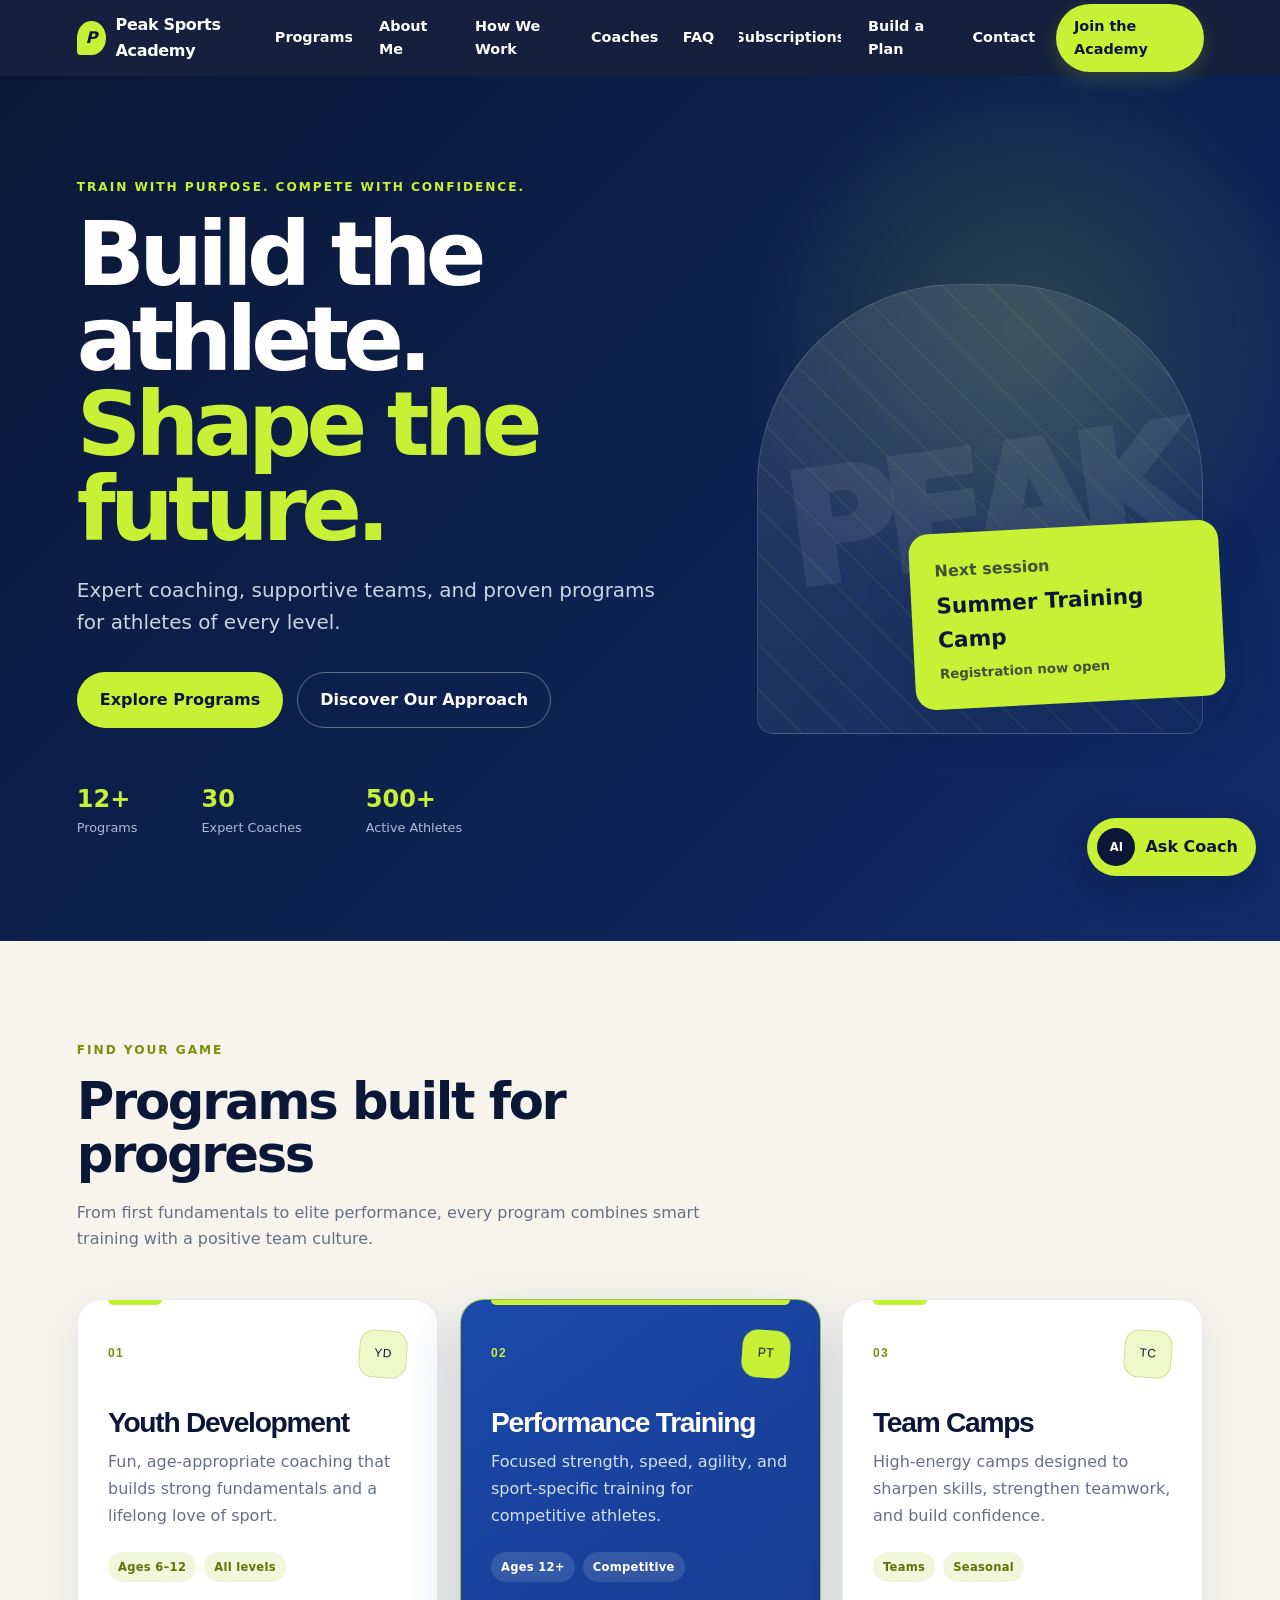
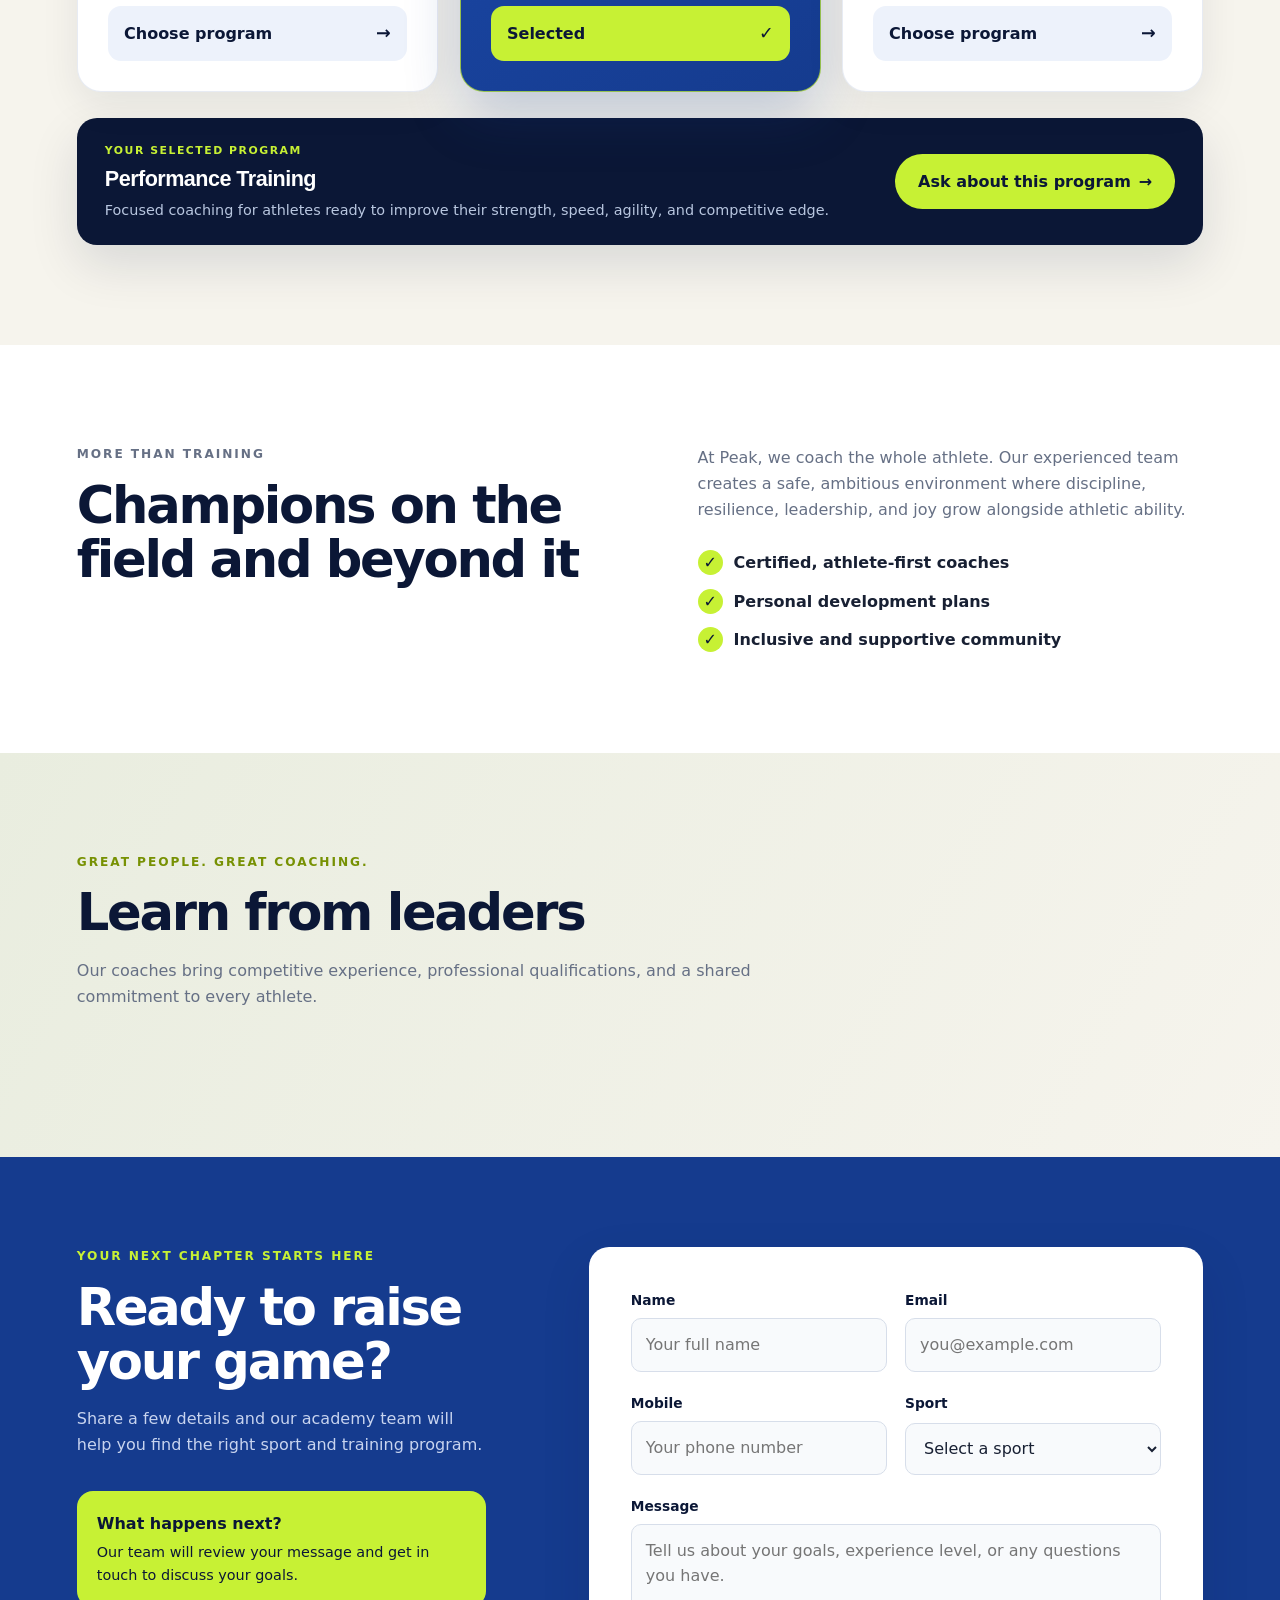
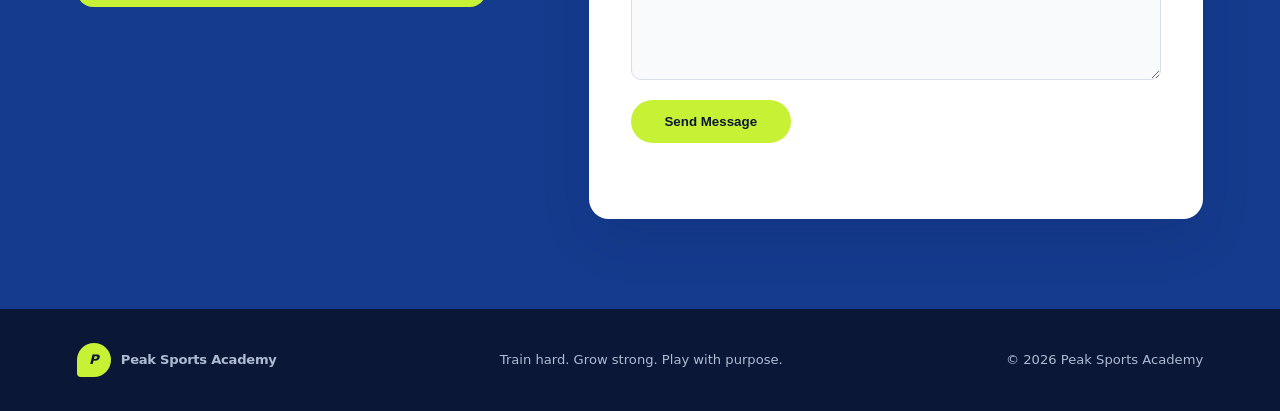
==== commit 7b6cb3c7: "Update about.html" ====
--- a/about.html
+++ b/about.html
@@ -3,13 +3,13 @@
 <head>
   <meta charset="UTF-8">
   <meta name="viewport" content="width=device-width, initial-scale=1.0">
-  <meta name="description" content="Meet the founder and discover the purpose, values, and athlete-first approach behind Peak Sports Academy.">
-  <title>About Me | Peak Sports Academy</title>
+  <meta name="description" content="Peak Sports Academy helps athletes build skills, confidence, and character.">
+  <title>Peak Sports Academy</title>
   <link rel="stylesheet" href="styles.css">
 </head>
-<body class="about-page">
+<body>
   <header class="site-header">
-    <a class="logo" href="index.html" aria-label="Peak Sports Academy home">
+    <a class="logo" href="#home" aria-label="Peak Sports Academy home">
       <span class="logo-mark">P</span>
       <span>Peak Sports Academy</span>
     </a>
@@ -18,170 +18,212 @@
       <span></span><span></span><span></span>
     </button>
     <nav id="main-navigation" class="main-nav" aria-label="Main navigation">
-      <a href="index.html#programs">Programs</a>
-      <a href="about.html" aria-current="page">About Me</a>
+      <a href="#programs">Programs</a>
+      <a href="about.html">About Me</a>
       <a href="how-we-work.html">How We Work</a>
+      <a href="#coaches">Coaches</a>
       <a href="faq.html">FAQ</a>
       <a href="subscriptions.html">Subscriptions</a>
       <a href="custom-subscription.html">Build a Plan</a>
-      <a class="nav-cta" href="index.html#contact">Contact Us</a>
+      <a href="#contact">Contact</a>
+      <a class="nav-cta" href="#contact">Join the Academy</a>
     </nav>
   </header>
 
   <main>
-    <section class="about-me-hero">
-      <div class="about-me-copy">
-        <p class="eyebrow">The person behind Peak</p>
-        <h1>Hi, I’m the founder of <span>Peak Sports Academy.</span></h1>
-        <p>I created this academy to give athletes a place where they can learn with confidence, work toward meaningful goals, and grow as people—not only as players.</p>
-        <div class="about-top-actions" aria-label="Academy actions">
-          <a class="button button-primary" href="custom-subscription.html">Build a Plan</a>
-          <a class="button button-secondary" href="subscriptions.html">See Subscriptions</a>
-          <a class="button button-secondary" href="index.html#contact">Contact Us</a>
-        </div>
-      </div>
-      <div class="founder-card" aria-label="Peak Sports Academy founder">
-        <div class="founder-avatar-frame">
-          <img class="founder-avatar" id="founder-avatar" src="about-founder-photo.png" width="1254" height="1254" loading="eager" decoding="async" alt="AI-styled male founder avatar">
-          <div class="founder-monogram" id="founder-monogram" aria-hidden="true" hidden>P</div>
-        </div>
-        <span>Founder &amp; Academy Director</span>
-        <strong>Building confident athletes</strong>
-        <p>Purpose-led coaching. Positive development. A community where every athlete can belong.</p>
-      </div>
-    </section>
-
-    <section class="founder-story section" id="my-story">
-      <div class="story-heading">
-        <p class="eyebrow">Why I started Peak</p>
-        <h2>Every athlete deserves the chance to discover what they can become.</h2>
-      </div>
-      <div class="story-body">
-        <p>I started Peak Sports Academy with a simple belief: great coaching should build more than physical skill. It should help athletes become disciplined, resilient, confident, and ready to support the people around them.</p>
-        <p>My goal is to create an environment where beginners feel welcome, experienced athletes stay challenged, and families understand the path ahead. Every program is designed to meet athletes where they are and help them take a clear next step.</p>
-        <p>Sport can teach lessons that stay with us long after a practice or competition ends. It teaches us how to prepare, how to respond when something is difficult, how to work with others, and how to keep improving even when progress feels slow. Those lessons are at the heart of what I want Peak to offer.</p>
-        <p>I also believe athletes perform at their best when they feel supported. That means creating a culture where questions are welcome, mistakes are treated as opportunities to learn, and effort is recognized. Athletes should be challenged, but they should also know that their value is not determined by one result, one game, or one difficult day.</p>
-        <blockquote>“Progress looks different for every athlete. Our job is to help each person find it, earn it, and feel proud of it.”</blockquote>
-      </div>
-    </section>
-
-    <section class="founder-vision section">
-      <div class="founder-vision-intro">
-        <p class="eyebrow">What Peak means to me</p>
-        <h2>More than a place to practice</h2>
-        <p>Peak is meant to be a place where athletes feel excited to arrive, ready to work, and proud of the person they are becoming. The academy is built around a long-term view of development rather than pressure for instant results.</p>
-      </div>
-      <div class="founder-vision-grid">
-        <article>
-          <h3>A place to begin</h3>
-          <p>Trying a new sport can feel intimidating. We want beginners to receive patient instruction, clear expectations, and enough encouragement to keep coming back. The first goal is not perfection; it is helping athletes feel comfortable learning.</p>
+    <section class="hero" id="home">
+      <div class="hero-content">
+        <p class="eyebrow">Train with purpose. Compete with confidence.</p>
+        <h1>Build the athlete.<br><span>Shape the future.</span></h1>
+        <p class="hero-copy">Expert coaching, supportive teams, and proven programs for athletes of every level.</p>
+        <div class="hero-actions">
+          <a class="button button-primary" href="#programs">Explore Programs</a>
+          <a class="button button-secondary" href="#about">Discover Our Approach</a>
+        </div>
+        <div class="hero-stats" aria-label="Academy highlights">
+          <div><strong>12+</strong><span>Programs</span></div>
+          <div><strong>30</strong><span>Expert Coaches</span></div>
+          <div><strong>500+</strong><span>Active Athletes</span></div>
+        </div>
+      </div>
+      <div class="hero-visual" aria-hidden="true">
+        <div class="visual-card">
+          <span>Next session</span>
+          <strong>Summer Training Camp</strong>
+          <small>Registration now open</small>
+        </div>
+      </div>
+    </section>
+
+    <section class="section" id="programs">
+      <div class="section-heading">
+        <p class="eyebrow">Find your game</p>
+        <h2>Programs built for progress</h2>
+        <p>From first fundamentals to elite performance, every program combines smart training with a positive team culture.</p>
+      </div>
+      <div class="program-grid">
+        <article class="program-card" data-program="Youth Development" data-summary="A positive introduction to sport through movement, fundamentals, and confidence-building coaching.">
+          <div class="program-card-top">
+            <span class="card-number">01</span>
+            <span class="program-mark" aria-hidden="true">YD</span>
+          </div>
+          <h3>Youth Development</h3>
+          <p>Fun, age-appropriate coaching that builds strong fundamentals and a lifelong love of sport.</p>
+          <div class="program-facts" aria-label="Program details"><span>Ages 6–12</span><span>All levels</span></div>
+          <button class="program-select" type="button" aria-pressed="false">Choose program <span aria-hidden="true">&rarr;</span></button>
         </article>
-        <article>
-          <h3>A place to improve</h3>
-          <p>Development happens through consistent effort. We help athletes understand what they are working on, why it matters, and what progress looks like. Small improvements become strong habits when they are practiced with purpose.</p>
+        <article class="program-card is-selected" data-program="Performance Training" data-summary="Focused coaching for athletes ready to improve their strength, speed, agility, and competitive edge.">
+          <div class="program-card-top">
+            <span class="card-number">02</span>
+            <span class="program-mark" aria-hidden="true">PT</span>
+          </div>
+          <h3>Performance Training</h3>
+          <p>Focused strength, speed, agility, and sport-specific training for competitive athletes.</p>
+          <div class="program-facts" aria-label="Program details"><span>Ages 12+</span><span>Competitive</span></div>
+          <button class="program-select" type="button" aria-pressed="true">Selected <span aria-hidden="true">&#10003;</span></button>
         </article>
-        <article>
-          <h3>A place to belong</h3>
-          <p>Sports are stronger when athletes feel connected to their coaches and teammates. We aim to create a respectful environment where different personalities, backgrounds, abilities, and ambitions can be part of one community.</p>
+        <article class="program-card" data-program="Team Camps" data-summary="High-energy group sessions that sharpen skills, strengthen communication, and bring teams together.">
+          <div class="program-card-top">
+            <span class="card-number">03</span>
+            <span class="program-mark" aria-hidden="true">TC</span>
+          </div>
+          <h3>Team Camps</h3>
+          <p>High-energy camps designed to sharpen skills, strengthen teamwork, and build confidence.</p>
+          <div class="program-facts" aria-label="Program details"><span>Teams</span><span>Seasonal</span></div>
+          <button class="program-select" type="button" aria-pressed="false">Choose program <span aria-hidden="true">&rarr;</span></button>
         </article>
       </div>
-    </section>
-
-    <section class="academy-story section">
-      <div class="academy-story-intro">
-        <p class="eyebrow">About the academy</p>
-        <h2>Training the whole athlete</h2>
-        <p>Peak Sports Academy is a supportive training community for athletes at different ages and experience levels. We combine sport-specific development with habits that matter everywhere: preparation, teamwork, leadership, consistency, and respect.</p>
-      </div>
-      <div class="academy-principles">
-        <article>
-          <span>01</span>
-          <h3>Athlete first</h3>
-          <p>Training begins with the athlete’s age, ability, goals, confidence, and well-being.</p>
-        </article>
-        <article>
-          <span>02</span>
-          <h3>Progress with purpose</h3>
-          <p>Clear instruction and achievable challenges turn effort into steady, visible growth.</p>
-        </article>
-        <article>
-          <span>03</span>
-          <h3>Character matters</h3>
-          <p>Respect, resilience, discipline, and teamwork are part of every meaningful victory.</p>
-        </article>
-        <article>
-          <span>04</span>
-          <h3>Everyone belongs</h3>
-          <p>We aim to build an inclusive community where athletes and families feel supported.</p>
-        </article>
-      </div>
-    </section>
-
-    <section class="about-approach section">
+      <div class="program-selection" id="program-selection" aria-live="polite">
+        <div>
+          <span class="selection-label">Your selected program</span>
+          <strong id="selected-program-name">Performance Training</strong>
+          <p id="selected-program-summary">Focused coaching for athletes ready to improve their strength, speed, agility, and competitive edge.</p>
+        </div>
+        <a class="button button-primary" id="selected-program-action" href="#contact">Ask about this program <span aria-hidden="true">&rarr;</span></a>
+      </div>
+    </section>
+
+    <section class="about section" id="about">
       <div>
-        <p class="eyebrow">Our approach</p>
-        <h2>A clear path from first session to next goal</h2>
-      </div>
-      <ol class="approach-steps">
-        <li><strong>Listen</strong><span>We learn about the athlete’s interests, experience, and goals.</span></li>
-        <li><strong>Guide</strong><span>We recommend a sport, program, and training schedule that fits.</span></li>
-        <li><strong>Develop</strong><span>Coaches build skills through focused practice, feedback, and encouragement.</span></li>
-        <li><strong>Review</strong><span>We recognize progress, discuss new challenges, and adjust the plan as the athlete develops.</span></li>
-      </ol>
-    </section>
-
-    <section class="athlete-experience section">
-      <div class="athlete-experience-heading">
-        <p class="eyebrow">The Peak experience</p>
-        <h2>What athletes can expect from us</h2>
-        <p>Every athlete enters with a different story. Some are discovering a sport for the first time. Others are preparing for a team, competition, or personal milestone. Our responsibility is to provide a thoughtful environment where each athlete can move forward.</p>
-      </div>
-      <div class="experience-list">
-        <article><span>01</span><div><h3>Clear coaching</h3><p>Instructions should be understandable, practical, and connected to a specific purpose. Athletes should know what they are learning and how to practice it.</p></div></article>
-        <article><span>02</span><div><h3>Positive challenge</h3><p>Training should stretch an athlete without taking away confidence. We balance encouragement with honest feedback and age-appropriate expectations.</p></div></article>
-        <article><span>03</span><div><h3>Consistent standards</h3><p>Respect, preparation, effort, and teamwork matter in every session. Consistent standards create trust and help athletes take ownership of their progress.</p></div></article>
-        <article><span>04</span><div><h3>Room to grow</h3><p>No athlete is expected to know everything on day one. We create space for questions, repetition, mistakes, reflection, and the confidence that follows improvement.</p></div></article>
-      </div>
-    </section>
-
-    <section class="family-partnership section">
+        <p class="eyebrow">More than training</p>
+        <h2>Champions on the field and beyond it</h2>
+      </div>
       <div>
-        <p class="eyebrow">Working with families</p>
-        <h2>Development works best when everyone understands the goal</h2>
-      </div>
-      <div class="family-partnership-copy">
-        <p>Families are an important part of an athlete’s experience. We want parents and guardians to understand program expectations, schedules, progress, and the next steps available to their athlete.</p>
-        <p>Good communication helps athletes succeed. We encourage families to share relevant goals, questions, medical considerations, accessibility needs, and concerns with the academy. In return, we aim to communicate clearly and treat every conversation with respect.</p>
-        <p>Our role is to coach and guide. A family’s role is not to demand perfection, but to support preparation, consistency, healthy recovery, and a positive relationship with sport. When coaches, athletes, and families work together, development becomes more sustainable and enjoyable.</p>
-      </div>
-    </section>
-
-    <section class="academy-future section">
-      <div class="academy-future-copy">
-        <p class="eyebrow">Looking ahead</p>
-        <h2>Building an academy that keeps getting better</h2>
-        <p>My vision for Peak is to continue growing thoughtfully: offering athletes more ways to participate, helping coaches deliver meaningful experiences, and making it easier for families to find the right program.</p>
-        <p>As the academy develops, the purpose will remain the same. We will keep focusing on people, progress, and the positive role sport can play in a young person’s life. Success will be measured not only by results, but also by the confidence, habits, friendships, and memories athletes carry forward.</p>
-      </div>
-      <div class="future-statement">
-        <span>Our direction</span>
-        <strong>Grow with purpose. Lead with care. Keep athletes at the center.</strong>
-      </div>
-    </section>
-
-    <section class="founder-promise">
-      <p class="eyebrow">My promise to families</p>
-      <h2>A place to train hard, grow strong, and enjoy the journey.</h2>
-      <p>I want every family to feel informed and every athlete to feel seen. We will keep working to make Peak a place where effort is valued, improvement is celebrated, and sport becomes a positive part of life.</p>
+        <p>At Peak, we coach the whole athlete. Our experienced team creates a safe, ambitious environment where discipline, resilience, leadership, and joy grow alongside athletic ability.</p>
+        <ul class="check-list">
+          <li>Certified, athlete-first coaches</li>
+          <li>Personal development plans</li>
+          <li>Inclusive and supportive community</li>
+        </ul>
+      </div>
+    </section>
+
+    <section class="coaches section" id="coaches">
+      <div class="section-heading">
+        <p class="eyebrow">Great people. Great coaching.</p>
+        <h2>Learn from leaders</h2>
+        <p>Our coaches bring competitive experience, professional qualifications, and a shared commitment to every athlete.</p>
+      </div>
+    </section>
+
+    <section class="contact" id="contact">
+      <div class="contact-intro">
+        <p class="eyebrow">Your next chapter starts here</p>
+        <h2>Ready to raise your game?</h2>
+        <p>Share a few details and our academy team will help you find the right sport and training program.</p>
+        <div class="contact-note">
+          <strong>What happens next?</strong>
+          <span>Our team will review your message and get in touch to discuss your goals.</span>
+        </div>
+      </div>
+
+      <form class="contact-form" id="academy-contact-form">
+        <div class="form-row">
+          <div class="form-field">
+            <label for="name">Name</label>
+            <input id="name" name="name" type="text" autocomplete="name" placeholder="Your full name" required>
+          </div>
+          <div class="form-field">
+            <label for="email">Email</label>
+            <input id="email" name="email" type="email" autocomplete="email" placeholder="you@example.com" required>
+          </div>
+        </div>
+
+        <div class="form-row">
+          <div class="form-field">
+            <label for="mobile">Mobile</label>
+            <input id="mobile" name="mobile" type="tel" autocomplete="tel" inputmode="tel" placeholder="Your phone number" required>
+          </div>
+          <div class="form-field">
+            <label for="sport">Sport</label>
+            <select id="sport" name="sport" required>
+              <option value="" selected disabled>Select a sport</option>
+              <option value="soccer">Soccer</option>
+              <option value="basketball">Basketball</option>
+              <option value="cricket">Cricket</option>
+              <option value="tennis">Tennis</option>
+              <option value="volleyball">Volleyball</option>
+              <option value="swimming">Swimming</option>
+              <option value="track-and-field">Track &amp; Field</option>
+              <option value="badminton">Badminton</option>
+              <option value="other">Other</option>
+            </select>
+          </div>
+        </div>
+
+        <div class="form-field">
+          <label for="message">Message</label>
+          <textarea id="message" name="message" rows="5" placeholder="Tell us about your goals, experience level, or any questions you have." required></textarea>
+        </div>
+
+        <button class="button form-submit" type="submit">Send Message</button>
+        <p class="form-status" id="form-status" role="status" aria-live="polite"></p>
+      </form>
     </section>
   </main>
 
   <footer>
-    <a class="logo" href="index.html"><span class="logo-mark">P</span><span>Peak Sports Academy</span></a>
+    <a class="logo" href="#home"><span class="logo-mark">P</span><span>Peak Sports Academy</span></a>
     <p>Train hard. Grow strong. Play with purpose.</p>
     <p>&copy; <span id="current-year"></span> Peak Sports Academy</p>
   </footer>
 
-  <script src="about.js"></script>
+  <button class="coach-launcher" id="coach-launcher" type="button" aria-expanded="false" aria-controls="coach-assistant">
+    <span class="coach-launcher-icon" aria-hidden="true">AI</span>
+    <span>Ask Coach</span>
+  </button>
+
+  <aside class="coach-assistant" id="coach-assistant" aria-label="AI Coach Assistant" aria-hidden="true">
+    <header class="coach-header">
+      <div class="coach-avatar" aria-hidden="true">P</div>
+      <div>
+        <strong>Peak AI Coach</strong>
+        <span><i aria-hidden="true"></i> Online now</span>
+      </div>
+      <button class="coach-close" id="coach-close" type="button" aria-label="Close AI Coach">&times;</button>
+    </header>
+
+    <div class="coach-messages" id="coach-messages" aria-live="polite">
+      <div class="coach-message assistant-message">
+        Hi! I am your Peak AI Coach. Ask me about choosing a sport, equipment, academy timings, fees, or registration.
+      </div>
+      <div class="coach-suggestions" aria-label="Suggested questions">
+        <button type="button" data-question="Which sport suits an 8-year-old?">Sport for an 8-year-old</button>
+        <button type="button" data-question="What equipment is needed?">Equipment needed</button>
+        <button type="button" data-question="What are the academy timings?">Academy timings</button>
+        <button type="button" data-question="What is the fee?">Fees</button>
+        <button type="button" data-question="How can I register?">How to register</button>
+      </div>
+    </div>
+
+    <form class="coach-input-form" id="coach-input-form">
+      <label class="sr-only" for="coach-input">Ask the AI Coach a question</label>
+      <input id="coach-input" name="question" type="text" autocomplete="off" placeholder="Ask your coach..." required>
+      <button type="submit" aria-label="Send question">Send</button>
+    </form>
+  </aside>
+
+  <script src="script.js"></script>
+  <script src="interactions.js"></script>
 </body>
 </html>
--- a/styles.css
+++ b/styles.css
@@ -357,6 +357,110 @@
 .discount-rules strong { color: var(--lime); font-size: 1.2rem; }
 .discount-rules span { color: #c8d4ef; font-size: .85rem; }
 
+/* How We Work page */
+.how-work-page { background: var(--cream); }
+.work-page-progress { position: absolute; right: 0; bottom: 0; left: 0; height: 3px; background: rgba(255, 255, 255, .08); }
+.work-page-progress span { display: block; width: 0; height: 100%; background: var(--lime); box-shadow: 0 0 14px rgba(199, 241, 52, .8); transition: width 80ms linear; }
+.work-hero { display: grid; grid-template-columns: 1.15fr .85fr; align-items: center; gap: clamp(50px, 8vw, 120px); min-height: calc(92vh - 76px); padding: 100px 7vw; color: var(--white); background: radial-gradient(circle at 83% 24%, rgba(199, 241, 52, .18), transparent 24%), linear-gradient(135deg, var(--navy), #102e70); overflow: hidden; }
+.work-hero-copy { max-width: 800px; }
+.work-hero h1 { font-size: clamp(3.4rem, 7vw, 6.6rem); }
+.work-hero-copy > p:not(.eyebrow) { max-width: 710px; color: #cbd5e1; font-size: clamp(1rem, 1.8vw, 1.18rem); }
+.work-hero-actions { display: flex; flex-wrap: wrap; gap: 14px; margin-top: 32px; }
+.work-promise-card { position: relative; display: grid; gap: 18px; padding: clamp(30px, 5vw, 52px); color: var(--navy); background: var(--lime); border-radius: 34px 34px 34px 8px; box-shadow: 0 30px 70px rgba(0, 0, 0, .24); transform: rotate(2deg); }
+.work-promise-card::before { content: "PEAK"; position: absolute; right: 20px; bottom: -12px; color: rgba(11, 23, 54, .08); font-size: clamp(4rem, 8vw, 7rem); font-weight: 950; letter-spacing: -.08em; pointer-events: none; }
+.promise-kicker { font-size: .7rem; font-weight: 950; letter-spacing: .15em; text-transform: uppercase; }
+.work-promise-card > strong { position: relative; font-family: "Trebuchet MS", Inter, sans-serif; font-size: clamp(1.7rem, 3vw, 2.5rem); line-height: 1.12; letter-spacing: -.04em; }
+.work-promise-card ul { position: relative; display: grid; gap: 10px; margin: 0; padding: 0; list-style: none; font-weight: 800; }
+.work-promise-card li::before { content: "\2713"; display: inline-grid; place-items: center; width: 24px; height: 24px; margin-right: 9px; color: var(--lime); background: var(--navy); border-radius: 50%; font-size: .75rem; }
+.work-metrics { display: grid; grid-template-columns: repeat(3, 1fr); gap: 1px; padding: 1px; color: var(--white); background: #304269; }
+.work-metrics article { display: grid; gap: 3px; padding: 32px 6vw; background: var(--blue); }
+.work-metrics strong { color: var(--lime); font-family: "Arial Black", Inter, sans-serif; font-size: clamp(2rem, 4vw, 3.5rem); line-height: 1; letter-spacing: -.05em; }
+.work-metrics article > span { color: #c3cee2; font-size: .78rem; font-weight: 800; letter-spacing: .07em; text-transform: uppercase; }
+.work-process-section, .training-quality-section, .work-faq-section { padding: 100px 7vw; }
+.work-section-heading { max-width: 760px; margin-bottom: 50px; }
+.work-section-heading > p:last-child { color: var(--muted); }
+.work-process-layout { display: grid; grid-template-columns: .75fr 1.25fr; gap: clamp(28px, 6vw, 80px); align-items: stretch; }
+.work-step-list { display: grid; gap: 12px; }
+.work-step-button { display: grid; grid-template-columns: auto 1fr; gap: 1px 16px; padding: 20px; color: var(--navy); text-align: left; background: var(--white); border: 1px solid rgba(21, 59, 142, .1); border-radius: 17px; box-shadow: 0 8px 25px rgba(11, 23, 54, .05); font: inherit; cursor: pointer; transition: color 180ms ease, background 180ms ease, border-color 180ms ease, box-shadow 180ms ease, transform 180ms ease; }
+.work-step-button > span { grid-row: 1 / span 2; display: grid; place-items: center; width: 42px; height: 42px; color: #6f850b; background: #eff6d5; border-radius: 13px; font-size: .7rem; font-weight: 950; }
+.work-step-button strong { font-family: "Trebuchet MS", Inter, sans-serif; font-size: 1.08rem; letter-spacing: -.02em; }
+.work-step-button small { color: var(--muted); }
+.work-step-button:hover { border-color: rgba(119, 145, 3, .45); box-shadow: 0 14px 34px rgba(11, 23, 54, .1); transform: translateX(5px); }
+.work-step-button.is-active { color: var(--white); background: var(--blue); border-color: var(--blue); box-shadow: 0 18px 40px rgba(21, 59, 142, .2); }
+.work-step-button.is-active > span { color: var(--navy); background: var(--lime); }
+.work-step-button.is-active small { color: #c5d1e6; }
+.work-step-button:focus-visible { outline: 3px solid var(--lime); outline-offset: 3px; }
+.work-step-detail { position: relative; display: flex; flex-direction: column; justify-content: center; min-height: 470px; padding: clamp(34px, 6vw, 70px); overflow: hidden; color: var(--white); background: radial-gradient(circle at 85% 20%, rgba(199, 241, 52, .17), transparent 28%), var(--navy); border-radius: 28px; box-shadow: var(--shadow); }
+.work-step-detail::after { content: ""; position: absolute; right: -70px; bottom: -70px; width: 230px; height: 230px; border: 34px solid rgba(199, 241, 52, .08); border-radius: 50%; }
+.detail-step { position: relative; z-index: 1; color: var(--lime); font-size: .72rem; font-weight: 950; letter-spacing: .15em; text-transform: uppercase; }
+.work-step-detail h3 { position: relative; z-index: 1; max-width: 650px; margin: 14px 0; color: var(--white); font-family: "Trebuchet MS", Inter, sans-serif; font-size: clamp(2rem, 4vw, 3.4rem); line-height: 1.06; letter-spacing: -.05em; }
+.work-step-detail > p { position: relative; z-index: 1; max-width: 720px; color: #c6d1e4; }
+.detail-outcome { position: relative; z-index: 1; display: grid; gap: 3px; margin-top: 24px; padding: 17px 19px; color: var(--navy); background: var(--lime); border-radius: 14px; }
+.detail-outcome span { font-size: .65rem; font-weight: 950; letter-spacing: .12em; text-transform: uppercase; }
+.detail-updated { animation: detail-pop 300ms ease; }
+@keyframes detail-pop { 50% { transform: scale(.985); } }
+.customer-care-section { display: grid; grid-template-columns: .85fr 1.15fr; gap: clamp(50px, 8vw, 120px); padding: 100px 7vw; background: var(--white); }
+.customer-care-copy { align-self: center; }
+.customer-care-copy > p:not(.eyebrow) { color: var(--muted); }
+.text-action { display: inline-flex; align-items: center; gap: 9px; margin-top: 14px; color: #667d06; font-weight: 900; }
+.text-action span { transition: transform 160ms ease; }
+.text-action:hover span { transform: translateX(6px); }
+.care-promise-grid { display: grid; grid-template-columns: repeat(2, 1fr); gap: 16px; }
+.care-promise { padding: 27px; background: var(--cream); border: 1px solid #e5e7df; border-radius: 20px; transition: border-color 180ms ease, box-shadow 180ms ease, transform 180ms ease; }
+.care-promise:hover { border-color: var(--lime); box-shadow: 0 18px 38px rgba(11, 23, 54, .09); transform: translateY(-6px); }
+.care-promise > span { color: #758d08; font-size: .7rem; font-weight: 950; letter-spacing: .12em; }
+.care-promise h3 { margin: 22px 0 8px; color: var(--navy); font-family: "Trebuchet MS", Inter, sans-serif; font-size: 1.3rem; }
+.care-promise p { margin: 0; color: var(--muted); font-size: .9rem; }
+.training-quality-section { background: linear-gradient(145deg, #eef1e6, var(--cream)); }
+.training-quality-grid { display: grid; grid-template-columns: repeat(3, 1fr); gap: 18px; }
+.quality-card { position: relative; padding: 29px; overflow: hidden; background: var(--white); border-radius: 20px; box-shadow: 0 9px 30px rgba(11, 23, 54, .055); transition: box-shadow 180ms ease, transform 180ms ease; }
+.quality-card:hover { box-shadow: 0 20px 42px rgba(11, 23, 54, .12); transform: translateY(-7px); }
+.quality-card > span { display: grid; place-items: center; width: 46px; height: 46px; color: var(--navy); background: var(--lime); border-radius: 50% 50% 50% 12px; font-family: "Arial Black", Inter, sans-serif; font-size: .8rem; transition: transform 180ms ease; }
+.quality-card:hover > span { transform: rotate(-8deg) scale(1.08); }
+.quality-card h3 { margin: 24px 0 9px; color: var(--navy); font-family: "Trebuchet MS", Inter, sans-serif; font-size: 1.25rem; }
+.quality-card p { margin: 0; color: var(--muted); font-size: .9rem; }
+.flexibility-section { display: grid; grid-template-columns: 1fr 1fr; gap: clamp(50px, 8vw, 110px); align-items: center; padding: 100px 7vw; color: var(--white); background: var(--blue); }
+.flexibility-copy h2 { color: var(--white); }
+.flexibility-copy > p:not(.eyebrow) { color: #c6d1e4; }
+.schedule-choices { display: flex; flex-wrap: wrap; gap: 9px; margin-top: 28px; }
+.schedule-choice { padding: 10px 14px; color: var(--white); background: rgba(255, 255, 255, .08); border: 1px solid rgba(255, 255, 255, .22); border-radius: 999px; font: inherit; font-size: .82rem; font-weight: 800; cursor: pointer; transition: color 160ms ease, background 160ms ease, border-color 160ms ease, transform 160ms ease; }
+.schedule-choice:hover { border-color: var(--lime); transform: translateY(-2px); }
+.schedule-choice.is-active { color: var(--navy); background: var(--lime); border-color: var(--lime); box-shadow: 0 8px 24px rgba(199, 241, 52, .2); }
+.schedule-choice:focus-visible { outline: 3px solid var(--lime); outline-offset: 3px; }
+.schedule-preview { position: relative; padding: clamp(34px, 5vw, 54px); color: var(--navy); background: var(--lime); border-radius: 8px 30px 30px 30px; box-shadow: 0 24px 60px rgba(0, 0, 0, .2); }
+.schedule-preview > span { font-size: .68rem; font-weight: 950; letter-spacing: .13em; text-transform: uppercase; }
+.schedule-preview h3 { margin: 15px 0 12px; font-family: "Trebuchet MS", Inter, sans-serif; font-size: clamp(1.8rem, 3vw, 2.7rem); line-height: 1.08; letter-spacing: -.045em; }
+.schedule-preview p { color: #34410c; }
+.schedule-preview .button { margin-top: 12px; color: var(--white); background: var(--navy); }
+.work-faq-section { background: var(--white); }
+.work-accordion { display: grid; gap: 12px; max-width: 960px; }
+.work-accordion-item { overflow: hidden; background: var(--cream); border: 1px solid #e2e5da; border-radius: 17px; }
+.work-accordion-item button { display: flex; align-items: center; justify-content: space-between; gap: 30px; width: 100%; padding: 22px 24px; color: var(--navy); text-align: left; background: transparent; border: 0; font: inherit; font-weight: 900; cursor: pointer; }
+.work-accordion-item button > span:last-child { display: grid; flex: 0 0 auto; place-items: center; width: 30px; height: 30px; color: var(--navy); background: var(--lime); border-radius: 50%; font-size: 1.15rem; }
+.work-accordion-item button:hover { color: #617606; }
+.work-accordion-item button:focus-visible { outline: 3px solid var(--blue); outline-offset: -4px; }
+.work-accordion-answer { padding: 0 24px 22px; }
+.work-accordion-answer p { max-width: 800px; margin: 0; color: var(--muted); }
+.work-final-cta { display: flex; align-items: center; justify-content: space-between; gap: 50px; padding: 85px 7vw; color: var(--white); background: radial-gradient(circle at 82% 30%, rgba(199, 241, 52, .18), transparent 22%), var(--navy); }
+.work-final-cta h2 { max-width: 820px; margin: 0; color: var(--white); }
+.work-final-actions { display: flex; flex: 0 0 auto; flex-wrap: wrap; gap: 12px; }
+.reveal-item { opacity: 0; transform: translateY(24px); transition: opacity 520ms ease, transform 520ms ease; }
+.reveal-item.is-visible { opacity: 1; transform: translateY(0); }
+
+@media (max-width: 1100px) and (min-width: 821px) {
+  .menu-toggle { display: block; }
+  .main-nav { position: absolute; top: 76px; left: 0; right: 0; display: none; flex-direction: column; align-items: stretch; gap: 0; padding: 12px 6vw 24px; background: var(--navy); }
+  .main-nav.open { display: flex; }
+  .main-nav a:not(.nav-cta) { justify-content: flex-start; padding: 13px 10px; }
+  .nav-cta { margin-top: 8px; text-align: center; }
+}
+
+@media (prefers-reduced-motion: reduce) {
+  .reveal-item { opacity: 1; transform: none; transition: none; }
+  .detail-updated { animation: none; }
+  .work-page-progress span { transition: none; }
+}
+
 @media (max-width: 820px) {
   .menu-toggle { display: block; }
   .main-nav { position: absolute; top: 76px; left: 0; right: 0; display: none; flex-direction: column; align-items: stretch; gap: 0; padding: 12px 6vw 24px; background: var(--navy); }
@@ -421,3 +525,26 @@
   .approach-steps li { grid-template-columns: 1fr; gap: 4px; }
   .experience-list { grid-template-columns: 1fr; }
 }
+
+@media (max-width: 820px) {
+  .work-hero, .customer-care-section, .flexibility-section { grid-template-columns: 1fr; }
+  .work-hero { min-height: auto; padding-top: 78px; }
+  .work-promise-card { max-width: 610px; transform: none; }
+  .work-process-layout { grid-template-columns: 1fr; }
+  .work-step-detail { min-height: 390px; }
+  .training-quality-grid { grid-template-columns: repeat(2, 1fr); }
+  .work-final-cta { align-items: flex-start; flex-direction: column; }
+}
+
+@media (max-width: 520px) {
+  .work-hero, .work-process-section, .customer-care-section, .training-quality-section, .flexibility-section, .work-faq-section, .work-final-cta { padding-left: 22px; padding-right: 22px; }
+  .work-hero h1 { font-size: clamp(3rem, 15vw, 4.4rem); }
+  .work-hero-actions .button, .work-final-actions .button { width: 100%; }
+  .work-metrics { grid-template-columns: 1fr; }
+  .care-promise-grid, .training-quality-grid { grid-template-columns: 1fr; }
+  .work-step-button { padding: 17px; }
+  .work-step-detail { min-height: 0; padding: 30px 24px; }
+  .schedule-choices { display: grid; grid-template-columns: 1fr 1fr; }
+  .schedule-choice { width: 100%; }
+  .work-final-actions { width: 100%; }
+}
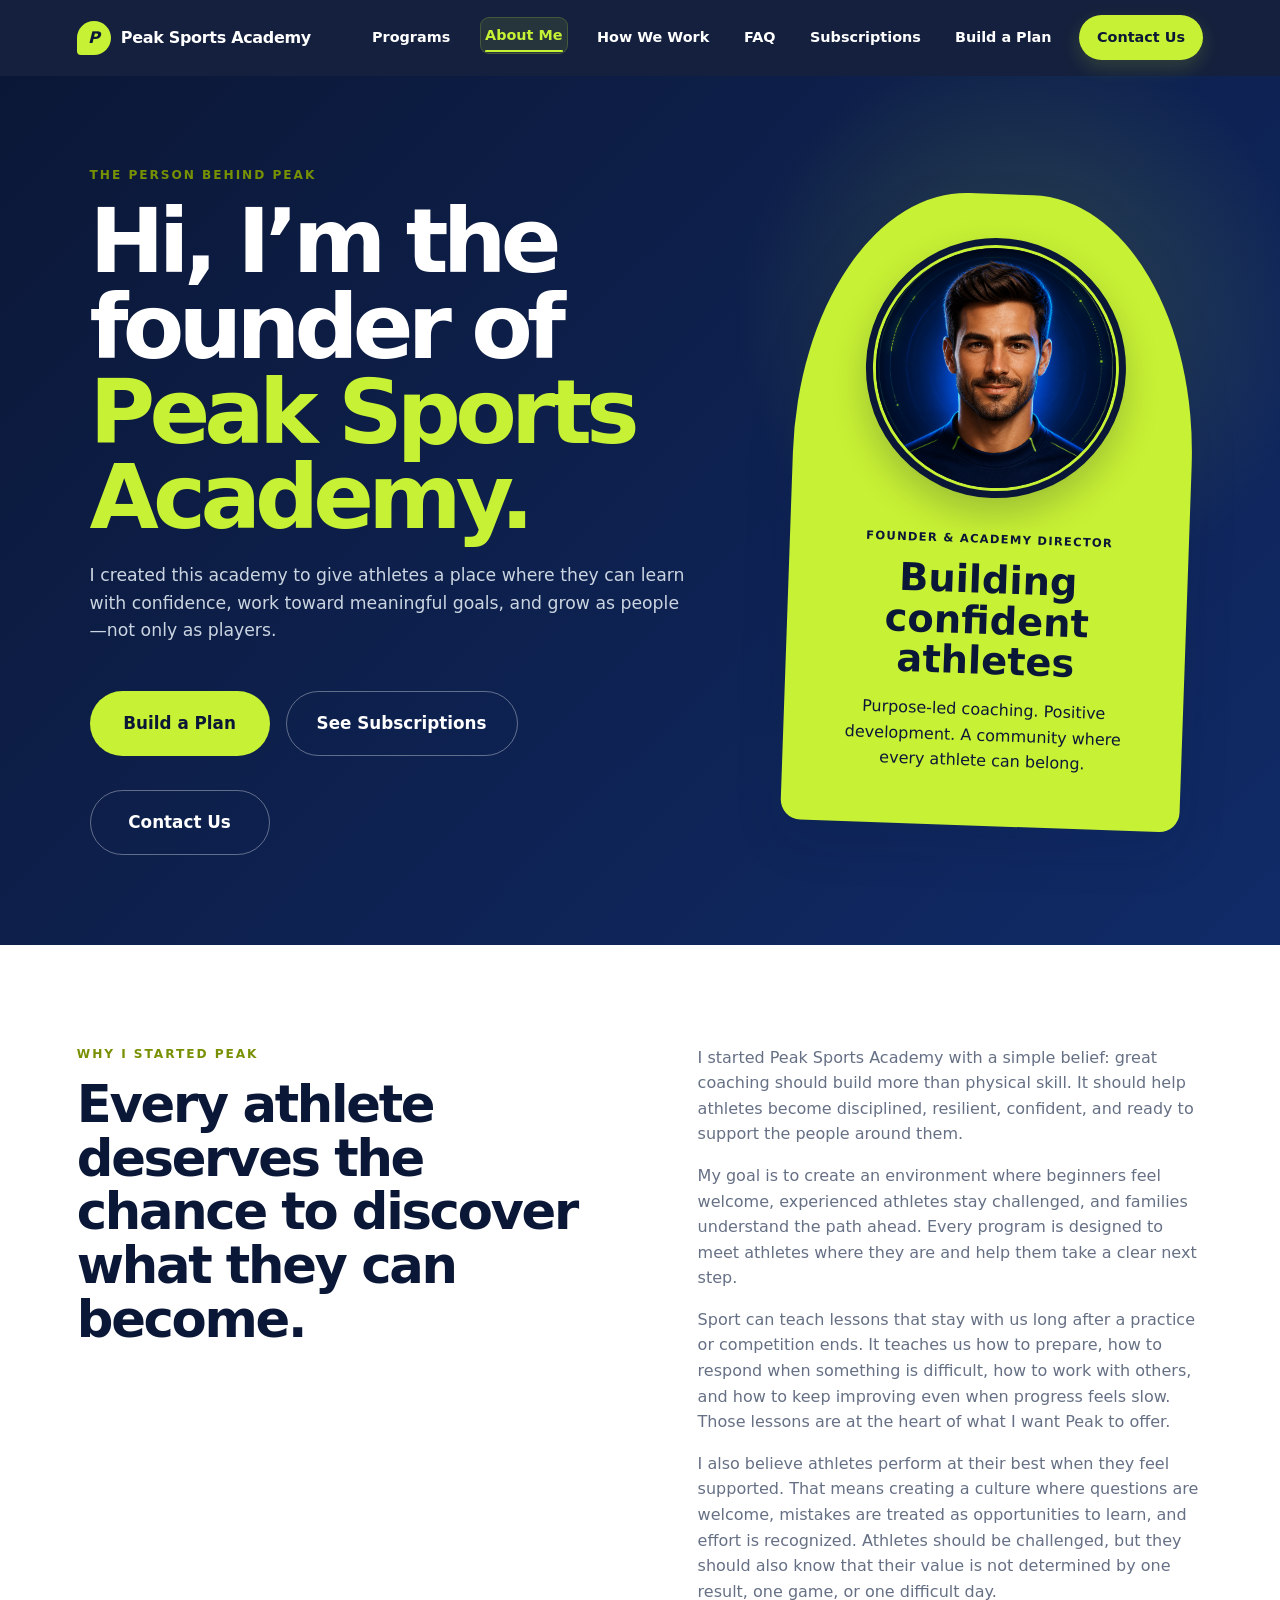
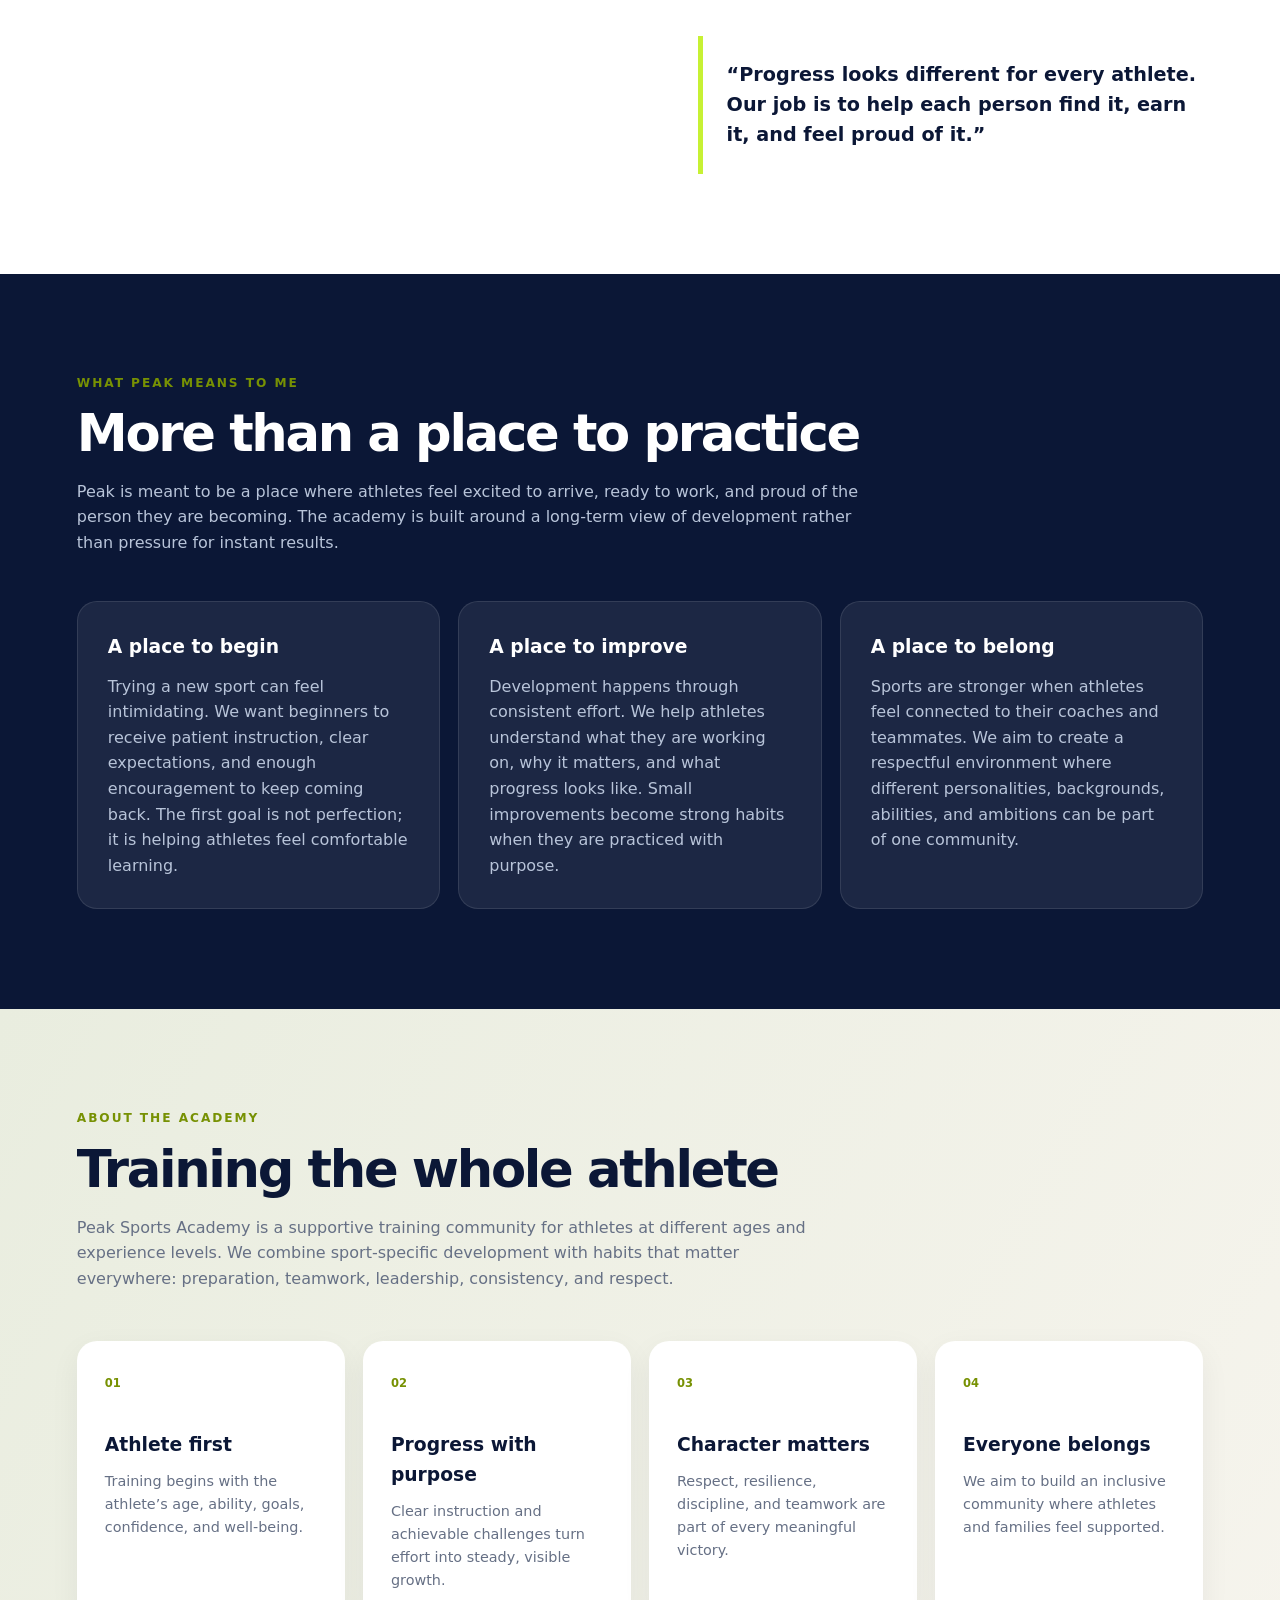
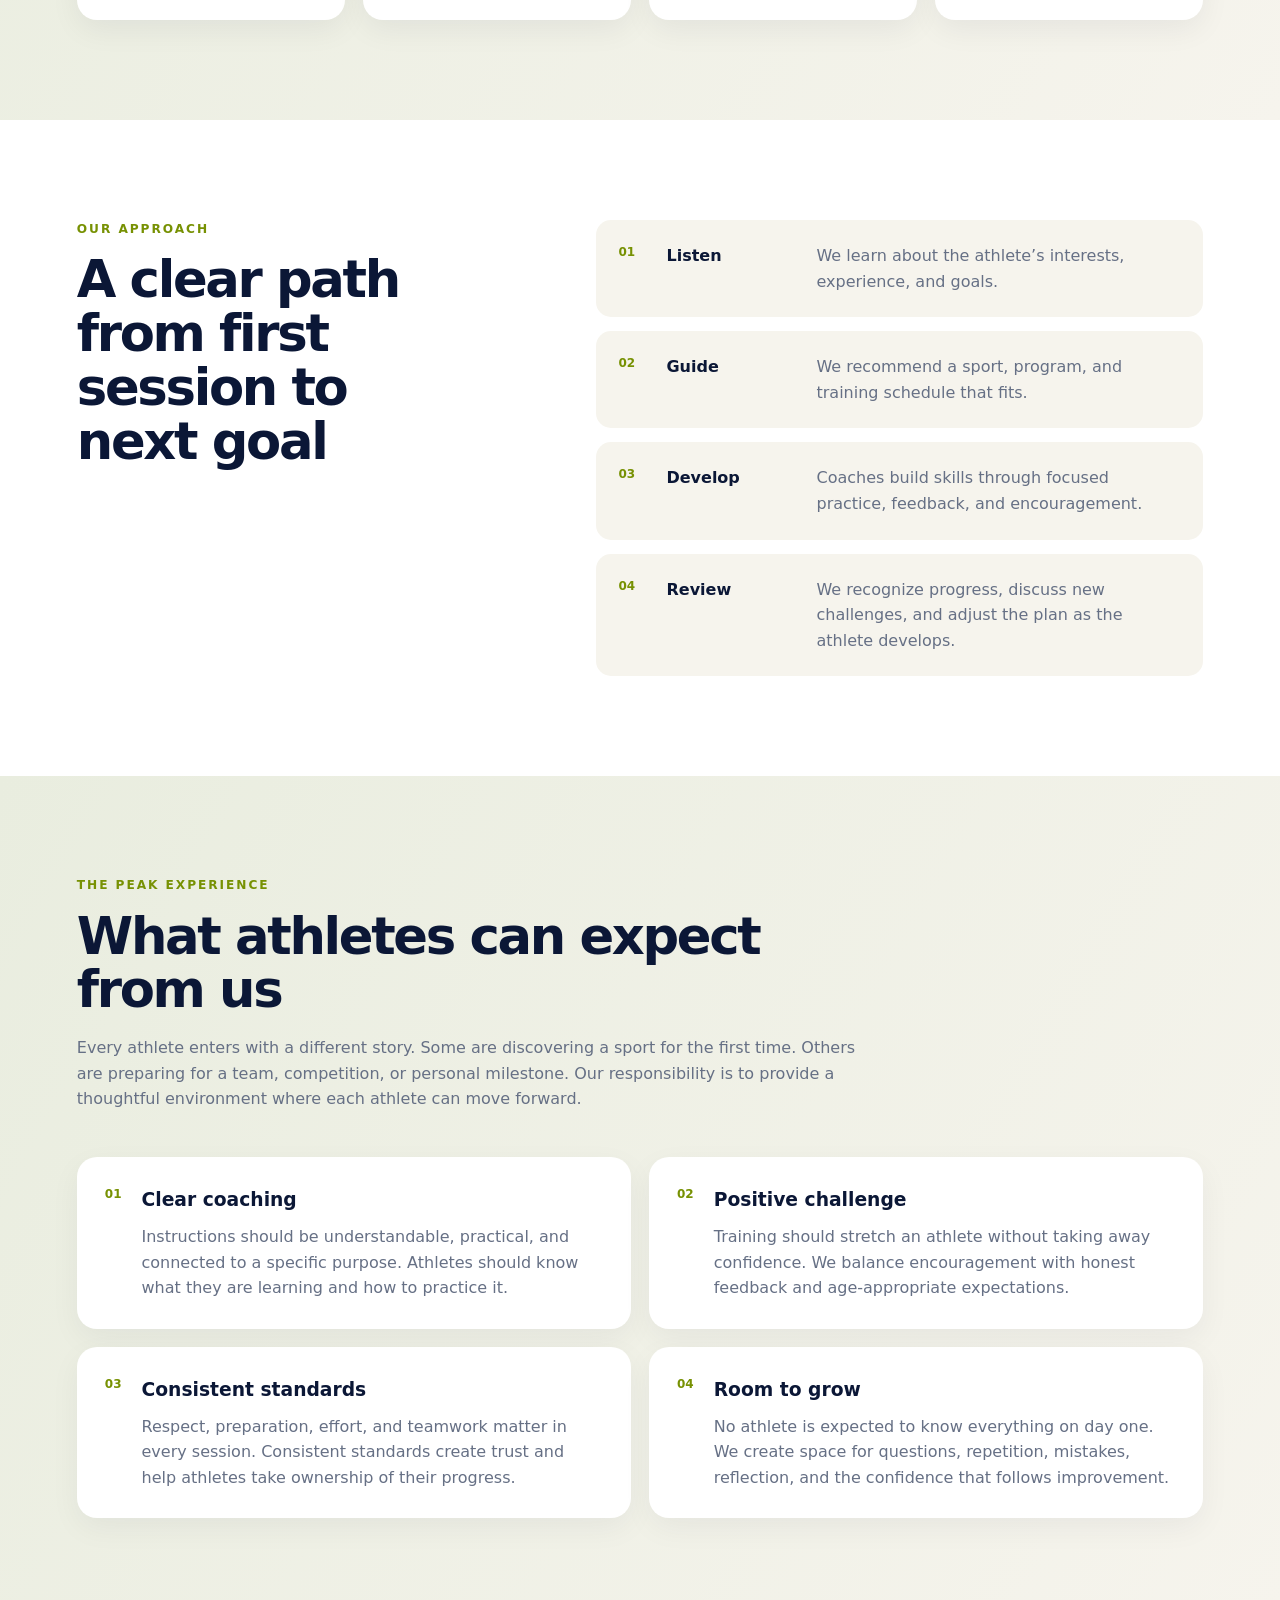
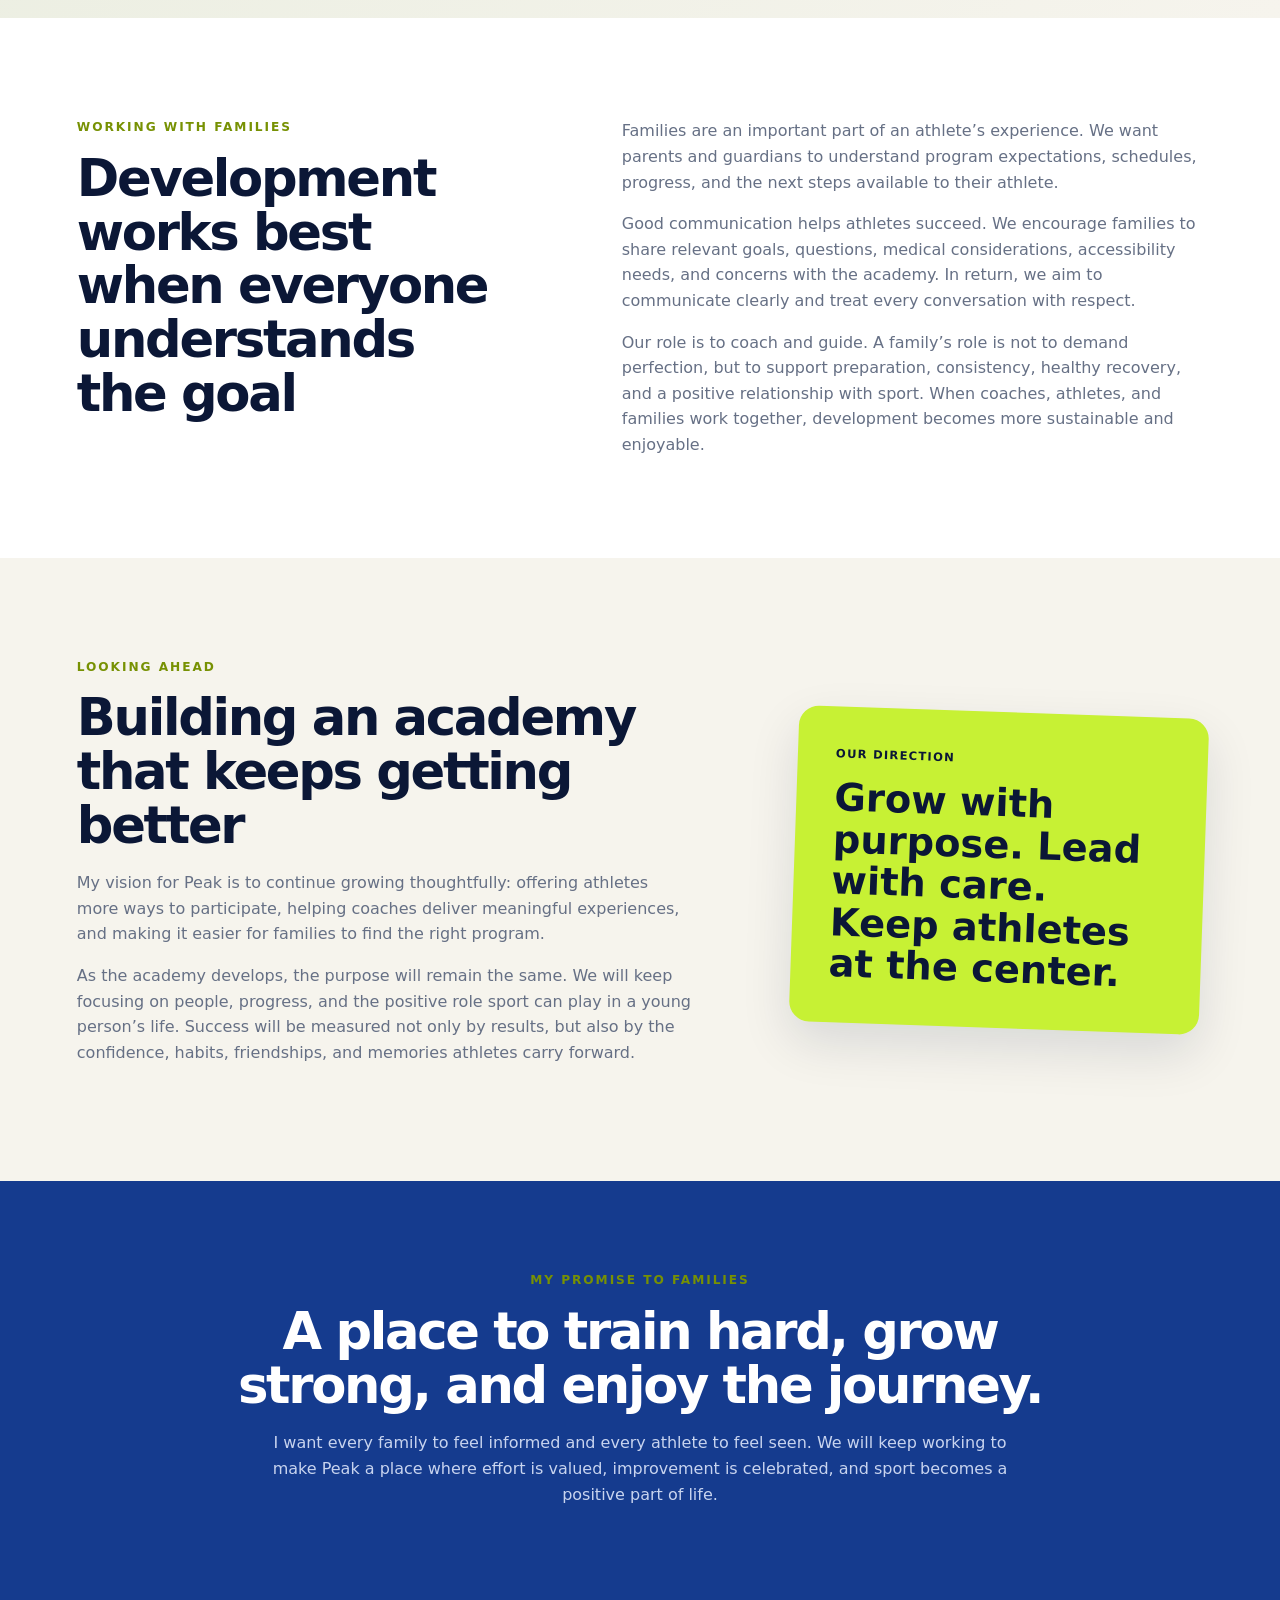
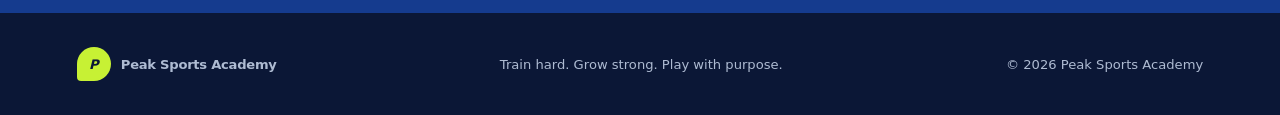
==== commit 6f8664f7: "Update about.html" ====
--- a/about.html
+++ b/about.html
@@ -3,13 +3,13 @@
 <head>
   <meta charset="UTF-8">
   <meta name="viewport" content="width=device-width, initial-scale=1.0">
-  <meta name="description" content="Peak Sports Academy helps athletes build skills, confidence, and character.">
-  <title>Peak Sports Academy</title>
+  <meta name="description" content="Meet the founder and discover the purpose, values, and athlete-first approach behind Peak Sports Academy.">
+  <title>About Me | Peak Sports Academy</title>
   <link rel="stylesheet" href="styles.css">
 </head>
-<body>
+<body class="about-page">
   <header class="site-header">
-    <a class="logo" href="#home" aria-label="Peak Sports Academy home">
+    <a class="logo" href="index.html" aria-label="Peak Sports Academy home">
       <span class="logo-mark">P</span>
       <span>Peak Sports Academy</span>
     </a>
@@ -18,212 +18,171 @@
       <span></span><span></span><span></span>
     </button>
     <nav id="main-navigation" class="main-nav" aria-label="Main navigation">
-      <a href="#programs">Programs</a>
-      <a href="about.html">About Me</a>
+      <a href="index.html#programs">Programs</a>
+      <a href="about.html" aria-current="page">About Me</a>
       <a href="how-we-work.html">How We Work</a>
-      <a href="#coaches">Coaches</a>
       <a href="faq.html">FAQ</a>
       <a href="subscriptions.html">Subscriptions</a>
       <a href="custom-subscription.html">Build a Plan</a>
-      <a href="#contact">Contact</a>
-      <a class="nav-cta" href="#contact">Join the Academy</a>
+      <a class="nav-cta" href="index.html#contact">Contact Us</a>
     </nav>
   </header>
 
   <main>
-    <section class="hero" id="home">
-      <div class="hero-content">
-        <p class="eyebrow">Train with purpose. Compete with confidence.</p>
-        <h1>Build the athlete.<br><span>Shape the future.</span></h1>
-        <p class="hero-copy">Expert coaching, supportive teams, and proven programs for athletes of every level.</p>
-        <div class="hero-actions">
-          <a class="button button-primary" href="#programs">Explore Programs</a>
-          <a class="button button-secondary" href="#about">Discover Our Approach</a>
-        </div>
-        <div class="hero-stats" aria-label="Academy highlights">
-          <div><strong>12+</strong><span>Programs</span></div>
-          <div><strong>30</strong><span>Expert Coaches</span></div>
-          <div><strong>500+</strong><span>Active Athletes</span></div>
+    <section class="about-me-hero">
+      <div class="about-me-copy">
+        <p class="eyebrow">The person behind Peak</p>
+        <h1>Hi, I’m the founder of <span>Peak Sports Academy.</span></h1>
+        <p>I created this academy to give athletes a place where they can learn with confidence, work toward meaningful goals, and grow as people—not only as players.</p>
+        <div class="about-top-actions" aria-label="Academy actions">
+          <a class="button button-primary" href="custom-subscription.html">Build a Plan</a>
+          <a class="button button-secondary" href="subscriptions.html">See Subscriptions</a>
+          <a class="button button-secondary" href="index.html#contact">Contact Us</a>
         </div>
       </div>
-      <div class="hero-visual" aria-hidden="true">
-        <div class="visual-card">
-          <span>Next session</span>
-          <strong>Summer Training Camp</strong>
-          <small>Registration now open</small>
+      <div class="founder-card" aria-label="Peak Sports Academy founder">
+        <div class="founder-avatar-frame">
+          <img class="founder-avatar" id="founder-avatar" src="about-founder-photo.png" width="1254" height="1254" loading="eager" decoding="async" alt="AI-styled male founder avatar">
+          <div class="founder-monogram" id="founder-monogram" aria-hidden="true" hidden>P</div>
         </div>
+        <span>Founder &amp; Academy Director</span>
+        <strong>Building confident athletes</strong>
+        <p>Purpose-led coaching. Positive development. A community where every athlete can belong.</p>
       </div>
     </section>
 
-    <section class="section" id="programs">
-      <div class="section-heading">
-        <p class="eyebrow">Find your game</p>
-        <h2>Programs built for progress</h2>
-        <p>From first fundamentals to elite performance, every program combines smart training with a positive team culture.</p>
+    <section class="founder-story section" id="my-story">
+      <div class="story-heading">
+        <p class="eyebrow">Why I started Peak</p>
+        <h2>Every athlete deserves the chance to discover what they can become.</h2>
       </div>
-      <div class="program-grid">
-        <article class="program-card" data-program="Youth Development" data-summary="A positive introduction to sport through movement, fundamentals, and confidence-building coaching.">
-          <div class="program-card-top">
-            <span class="card-number">01</span>
-            <span class="program-mark" aria-hidden="true">YD</span>
-          </div>
-          <h3>Youth Development</h3>
-          <p>Fun, age-appropriate coaching that builds strong fundamentals and a lifelong love of sport.</p>
-          <div class="program-facts" aria-label="Program details"><span>Ages 6–12</span><span>All levels</span></div>
-          <button class="program-select" type="button" aria-pressed="false">Choose program <span aria-hidden="true">&rarr;</span></button>
-        </article>
-        <article class="program-card is-selected" data-program="Performance Training" data-summary="Focused coaching for athletes ready to improve their strength, speed, agility, and competitive edge.">
-          <div class="program-card-top">
-            <span class="card-number">02</span>
-            <span class="program-mark" aria-hidden="true">PT</span>
-          </div>
-          <h3>Performance Training</h3>
-          <p>Focused strength, speed, agility, and sport-specific training for competitive athletes.</p>
-          <div class="program-facts" aria-label="Program details"><span>Ages 12+</span><span>Competitive</span></div>
-          <button class="program-select" type="button" aria-pressed="true">Selected <span aria-hidden="true">&#10003;</span></button>
-        </article>
-        <article class="program-card" data-program="Team Camps" data-summary="High-energy group sessions that sharpen skills, strengthen communication, and bring teams together.">
-          <div class="program-card-top">
-            <span class="card-number">03</span>
-            <span class="program-mark" aria-hidden="true">TC</span>
-          </div>
-          <h3>Team Camps</h3>
-          <p>High-energy camps designed to sharpen skills, strengthen teamwork, and build confidence.</p>
-          <div class="program-facts" aria-label="Program details"><span>Teams</span><span>Seasonal</span></div>
-          <button class="program-select" type="button" aria-pressed="false">Choose program <span aria-hidden="true">&rarr;</span></button>
-        </article>
-      </div>
-      <div class="program-selection" id="program-selection" aria-live="polite">
-        <div>
-          <span class="selection-label">Your selected program</span>
-          <strong id="selected-program-name">Performance Training</strong>
-          <p id="selected-program-summary">Focused coaching for athletes ready to improve their strength, speed, agility, and competitive edge.</p>
-        </div>
-        <a class="button button-primary" id="selected-program-action" href="#contact">Ask about this program <span aria-hidden="true">&rarr;</span></a>
+      <div class="story-body">
+        <p>I started Peak Sports Academy with a simple belief: great coaching should build more than physical skill. It should help athletes become disciplined, resilient, confident, and ready to support the people around them.</p>
+        <p>My goal is to create an environment where beginners feel welcome, experienced athletes stay challenged, and families understand the path ahead. Every program is designed to meet athletes where they are and help them take a clear next step.</p>
+        <p>Sport can teach lessons that stay with us long after a practice or competition ends. It teaches us how to prepare, how to respond when something is difficult, how to work with others, and how to keep improving even when progress feels slow. Those lessons are at the heart of what I want Peak to offer.</p>
+        <p>I also believe athletes perform at their best when they feel supported. That means creating a culture where questions are welcome, mistakes are treated as opportunities to learn, and effort is recognized. Athletes should be challenged, but they should also know that their value is not determined by one result, one game, or one difficult day.</p>
+        <blockquote>“Progress looks different for every athlete. Our job is to help each person find it, earn it, and feel proud of it.”</blockquote>
       </div>
     </section>
 
-    <section class="about section" id="about">
-      <div>
-        <p class="eyebrow">More than training</p>
-        <h2>Champions on the field and beyond it</h2>
+    <section class="founder-vision section">
+      <div class="founder-vision-intro">
+        <p class="eyebrow">What Peak means to me</p>
+        <h2>More than a place to practice</h2>
+        <p>Peak is meant to be a place where athletes feel excited to arrive, ready to work, and proud of the person they are becoming. The academy is built around a long-term view of development rather than pressure for instant results.</p>
       </div>
-      <div>
-        <p>At Peak, we coach the whole athlete. Our experienced team creates a safe, ambitious environment where discipline, resilience, leadership, and joy grow alongside athletic ability.</p>
-        <ul class="check-list">
-          <li>Certified, athlete-first coaches</li>
-          <li>Personal development plans</li>
-          <li>Inclusive and supportive community</li>
-        </ul>
+      <div class="founder-vision-grid">
+        <article>
+          <h3>A place to begin</h3>
+          <p>Trying a new sport can feel intimidating. We want beginners to receive patient instruction, clear expectations, and enough encouragement to keep coming back. The first goal is not perfection; it is helping athletes feel comfortable learning.</p>
+        </article>
+        <article>
+          <h3>A place to improve</h3>
+          <p>Development happens through consistent effort. We help athletes understand what they are working on, why it matters, and what progress looks like. Small improvements become strong habits when they are practiced with purpose.</p>
+        </article>
+        <article>
+          <h3>A place to belong</h3>
+          <p>Sports are stronger when athletes feel connected to their coaches and teammates. We aim to create a respectful environment where different personalities, backgrounds, abilities, and ambitions can be part of one community.</p>
+        </article>
       </div>
     </section>
 
-    <section class="coaches section" id="coaches">
-      <div class="section-heading">
-        <p class="eyebrow">Great people. Great coaching.</p>
-        <h2>Learn from leaders</h2>
-        <p>Our coaches bring competitive experience, professional qualifications, and a shared commitment to every athlete.</p>
+    <section class="academy-story section">
+      <div class="academy-story-intro">
+        <p class="eyebrow">About the academy</p>
+        <h2>Training the whole athlete</h2>
+        <p>Peak Sports Academy is a supportive training community for athletes at different ages and experience levels. We combine sport-specific development with habits that matter everywhere: preparation, teamwork, leadership, consistency, and respect.</p>
+      </div>
+      <div class="academy-principles">
+        <article>
+          <span>01</span>
+          <h3>Athlete first</h3>
+          <p>Training begins with the athlete’s age, ability, goals, confidence, and well-being.</p>
+        </article>
+        <article>
+          <span>02</span>
+          <h3>Progress with purpose</h3>
+          <p>Clear instruction and achievable challenges turn effort into steady, visible growth.</p>
+        </article>
+        <article>
+          <span>03</span>
+          <h3>Character matters</h3>
+          <p>Respect, resilience, discipline, and teamwork are part of every meaningful victory.</p>
+        </article>
+        <article>
+          <span>04</span>
+          <h3>Everyone belongs</h3>
+          <p>We aim to build an inclusive community where athletes and families feel supported.</p>
+        </article>
       </div>
     </section>
 
-    <section class="contact" id="contact">
-      <div class="contact-intro">
-        <p class="eyebrow">Your next chapter starts here</p>
-        <h2>Ready to raise your game?</h2>
-        <p>Share a few details and our academy team will help you find the right sport and training program.</p>
-        <div class="contact-note">
-          <strong>What happens next?</strong>
-          <span>Our team will review your message and get in touch to discuss your goals.</span>
-        </div>
+    <section class="about-approach section">
+      <div>
+        <p class="eyebrow">Our approach</p>
+        <h2>A clear path from first session to next goal</h2>
       </div>
+      <ol class="approach-steps">
+        <li><strong>Listen</strong><span>We learn about the athlete’s interests, experience, and goals.</span></li>
+        <li><strong>Guide</strong><span>We recommend a sport, program, and training schedule that fits.</span></li>
+        <li><strong>Develop</strong><span>Coaches build skills through focused practice, feedback, and encouragement.</span></li>
+        <li><strong>Review</strong><span>We recognize progress, discuss new challenges, and adjust the plan as the athlete develops.</span></li>
+      </ol>
+    </section>
 
-      <form class="contact-form" id="academy-contact-form">
-        <div class="form-row">
-          <div class="form-field">
-            <label for="name">Name</label>
-            <input id="name" name="name" type="text" autocomplete="name" placeholder="Your full name" required>
-          </div>
-          <div class="form-field">
-            <label for="email">Email</label>
-            <input id="email" name="email" type="email" autocomplete="email" placeholder="you@example.com" required>
-          </div>
-        </div>
+    <section class="athlete-experience section">
+      <div class="athlete-experience-heading">
+        <p class="eyebrow">The Peak experience</p>
+        <h2>What athletes can expect from us</h2>
+        <p>Every athlete enters with a different story. Some are discovering a sport for the first time. Others are preparing for a team, competition, or personal milestone. Our responsibility is to provide a thoughtful environment where each athlete can move forward.</p>
+      </div>
+      <div class="experience-list">
+        <article><span>01</span><div><h3>Clear coaching</h3><p>Instructions should be understandable, practical, and connected to a specific purpose. Athletes should know what they are learning and how to practice it.</p></div></article>
+        <article><span>02</span><div><h3>Positive challenge</h3><p>Training should stretch an athlete without taking away confidence. We balance encouragement with honest feedback and age-appropriate expectations.</p></div></article>
+        <article><span>03</span><div><h3>Consistent standards</h3><p>Respect, preparation, effort, and teamwork matter in every session. Consistent standards create trust and help athletes take ownership of their progress.</p></div></article>
+        <article><span>04</span><div><h3>Room to grow</h3><p>No athlete is expected to know everything on day one. We create space for questions, repetition, mistakes, reflection, and the confidence that follows improvement.</p></div></article>
+      </div>
+    </section>
 
-        <div class="form-row">
-          <div class="form-field">
-            <label for="mobile">Mobile</label>
-            <input id="mobile" name="mobile" type="tel" autocomplete="tel" inputmode="tel" placeholder="Your phone number" required>
-          </div>
-          <div class="form-field">
-            <label for="sport">Sport</label>
-            <select id="sport" name="sport" required>
-              <option value="" selected disabled>Select a sport</option>
-              <option value="soccer">Soccer</option>
-              <option value="basketball">Basketball</option>
-              <option value="cricket">Cricket</option>
-              <option value="tennis">Tennis</option>
-              <option value="volleyball">Volleyball</option>
-              <option value="swimming">Swimming</option>
-              <option value="track-and-field">Track &amp; Field</option>
-              <option value="badminton">Badminton</option>
-              <option value="other">Other</option>
-            </select>
-          </div>
-        </div>
+    <section class="family-partnership section">
+      <div>
+        <p class="eyebrow">Working with families</p>
+        <h2>Development works best when everyone understands the goal</h2>
+      </div>
+      <div class="family-partnership-copy">
+        <p>Families are an important part of an athlete’s experience. We want parents and guardians to understand program expectations, schedules, progress, and the next steps available to their athlete.</p>
+        <p>Good communication helps athletes succeed. We encourage families to share relevant goals, questions, medical considerations, accessibility needs, and concerns with the academy. In return, we aim to communicate clearly and treat every conversation with respect.</p>
+        <p>Our role is to coach and guide. A family’s role is not to demand perfection, but to support preparation, consistency, healthy recovery, and a positive relationship with sport. When coaches, athletes, and families work together, development becomes more sustainable and enjoyable.</p>
+      </div>
+    </section>
 
-        <div class="form-field">
-          <label for="message">Message</label>
-          <textarea id="message" name="message" rows="5" placeholder="Tell us about your goals, experience level, or any questions you have." required></textarea>
-        </div>
+    <section class="academy-future section">
+      <div class="academy-future-copy">
+        <p class="eyebrow">Looking ahead</p>
+        <h2>Building an academy that keeps getting better</h2>
+        <p>My vision for Peak is to continue growing thoughtfully: offering athletes more ways to participate, helping coaches deliver meaningful experiences, and making it easier for families to find the right program.</p>
+        <p>As the academy develops, the purpose will remain the same. We will keep focusing on people, progress, and the positive role sport can play in a young person’s life. Success will be measured not only by results, but also by the confidence, habits, friendships, and memories athletes carry forward.</p>
+      </div>
+      <div class="future-statement">
+        <span>Our direction</span>
+        <strong>Grow with purpose. Lead with care. Keep athletes at the center.</strong>
+      </div>
+    </section>
 
-        <button class="button form-submit" type="submit">Send Message</button>
-        <p class="form-status" id="form-status" role="status" aria-live="polite"></p>
-      </form>
+    <section class="founder-promise">
+      <p class="eyebrow">My promise to families</p>
+      <h2>A place to train hard, grow strong, and enjoy the journey.</h2>
+      <p>I want every family to feel informed and every athlete to feel seen. We will keep working to make Peak a place where effort is valued, improvement is celebrated, and sport becomes a positive part of life.</p>
     </section>
   </main>
 
   <footer>
-    <a class="logo" href="#home"><span class="logo-mark">P</span><span>Peak Sports Academy</span></a>
+    <a class="logo" href="index.html"><span class="logo-mark">P</span><span>Peak Sports Academy</span></a>
     <p>Train hard. Grow strong. Play with purpose.</p>
     <p>&copy; <span id="current-year"></span> Peak Sports Academy</p>
   </footer>
 
-  <button class="coach-launcher" id="coach-launcher" type="button" aria-expanded="false" aria-controls="coach-assistant">
-    <span class="coach-launcher-icon" aria-hidden="true">AI</span>
-    <span>Ask Coach</span>
-  </button>
-
-  <aside class="coach-assistant" id="coach-assistant" aria-label="AI Coach Assistant" aria-hidden="true">
-    <header class="coach-header">
-      <div class="coach-avatar" aria-hidden="true">P</div>
-      <div>
-        <strong>Peak AI Coach</strong>
-        <span><i aria-hidden="true"></i> Online now</span>
-      </div>
-      <button class="coach-close" id="coach-close" type="button" aria-label="Close AI Coach">&times;</button>
-    </header>
-
-    <div class="coach-messages" id="coach-messages" aria-live="polite">
-      <div class="coach-message assistant-message">
-        Hi! I am your Peak AI Coach. Ask me about choosing a sport, equipment, academy timings, fees, or registration.
-      </div>
-      <div class="coach-suggestions" aria-label="Suggested questions">
-        <button type="button" data-question="Which sport suits an 8-year-old?">Sport for an 8-year-old</button>
-        <button type="button" data-question="What equipment is needed?">Equipment needed</button>
-        <button type="button" data-question="What are the academy timings?">Academy timings</button>
-        <button type="button" data-question="What is the fee?">Fees</button>
-        <button type="button" data-question="How can I register?">How to register</button>
-      </div>
-    </div>
-
-    <form class="coach-input-form" id="coach-input-form">
-      <label class="sr-only" for="coach-input">Ask the AI Coach a question</label>
-      <input id="coach-input" name="question" type="text" autocomplete="off" placeholder="Ask your coach..." required>
-      <button type="submit" aria-label="Send question">Send</button>
-    </form>
-  </aside>
-
-  <script src="script.js"></script>
+  <script src="about.js"></script>
   <script src="interactions.js"></script>
 </body>
 </html>
--- a/styles.css
+++ b/styles.css
@@ -33,10 +33,21 @@
 .nav-cta::before { content: ""; position: absolute; top: -90%; bottom: -90%; left: -45%; width: 30%; background: linear-gradient(90deg, transparent, rgba(255, 255, 255, .78), transparent); transform: translateX(-240%) rotate(18deg); transition: transform 600ms ease; pointer-events: none; }
 .nav-cta:hover { --nav-lift: 3px; color: var(--navy); background: var(--white); box-shadow: 0 12px 30px rgba(199, 241, 52, .3), 0 0 0 4px rgba(199, 241, 52, .13); }
 .nav-cta:hover::before { transform: translateX(650%) rotate(18deg); }
-.nav-ripple { position: absolute; z-index: 2; width: 12px; aspect-ratio: 1; background: rgba(255, 255, 255, .5); border-radius: 50%; transform: translate(-50%, -50%) scale(0); animation: nav-ripple 520ms ease-out forwards; pointer-events: none; }
-@keyframes nav-ripple { to { opacity: 0; transform: translate(-50%, -50%) scale(13); } }
 .menu-toggle { display: none; padding: 8px; background: none; border: 0; }
-.menu-toggle span:not(.sr-only) { display: block; width: 24px; height: 2px; margin: 5px; background: var(--white); }
+.menu-toggle > span:not(.sr-only):not(.site-interaction-layer):not(.site-button-ripple) { display: block; width: 24px; height: 2px; margin: 5px; background: var(--white); }
+
+/* Shared button interactions */
+.site-interactive { --interaction-x: 50%; --interaction-y: 50%; position: relative; isolation: isolate; overflow: hidden; scale: 1; transition-property: color, background-color, border-color, box-shadow, filter, scale, transform; transition-duration: 180ms; transition-timing-function: ease; -webkit-tap-highlight-color: transparent; }
+.site-interactive:hover:not([disabled]):not([aria-disabled="true"]) { filter: brightness(1.045) saturate(1.04); scale: 1.015; }
+.site-interactive.is-interaction-pressed:not([disabled]):not([aria-disabled="true"]) { filter: brightness(.96); scale: .965; }
+.site-interactive.is-key-activated:not([disabled]):not([aria-disabled="true"]) { animation: site-key-activate 380ms ease; }
+.site-interactive:focus-visible { outline: 3px solid var(--lime); outline-offset: 3px; }
+.site-interactive[disabled], .site-interactive[aria-disabled="true"] { scale: 1; }
+.site-interaction-layer { position: absolute; z-index: 5; inset: 0; background: radial-gradient(circle 85px at var(--interaction-x) var(--interaction-y), rgba(255, 255, 255, .3), rgba(199, 241, 52, .12) 34%, transparent 72%); opacity: 0; transition: opacity 180ms ease; pointer-events: none; }
+.site-interactive:hover > .site-interaction-layer, .site-interactive:focus-visible > .site-interaction-layer { opacity: 1; }
+.site-button-ripple { position: absolute; z-index: 6; width: var(--ripple-size); height: var(--ripple-size); background: rgba(255, 255, 255, .48); border: 1px solid rgba(199, 241, 52, .5); border-radius: 50%; mix-blend-mode: soft-light; transform: translate(-50%, -50%) scale(0); animation: site-button-ripple 560ms ease-out forwards; pointer-events: none; }
+@keyframes site-button-ripple { 65% { opacity: .55; } 100% { opacity: 0; transform: translate(-50%, -50%) scale(1); } }
+@keyframes site-key-activate { 40% { scale: .965; } 75% { scale: 1.035; } }
 
 .hero { min-height: calc(100vh - 76px); display: grid; grid-template-columns: 1.15fr 0.85fr; align-items: center; gap: 6vw; padding: 8vw 6vw; color: var(--white); background: radial-gradient(circle at 80% 30%, rgba(199, 241, 52, 0.16), transparent 24%), linear-gradient(135deg, var(--navy), #102b68); overflow: hidden; }
 .hero-content { max-width: 760px; }
@@ -548,3 +559,8 @@
   .schedule-choice { width: 100%; }
   .work-final-actions { width: 100%; }
 }
+
+@media (prefers-reduced-motion: reduce) {
+  .site-interactive, .site-interactive:hover, .site-interactive.is-interaction-pressed, .site-interactive.is-key-activated { scale: 1; animation: none; transition: none; }
+  .site-interaction-layer { display: none; }
+}
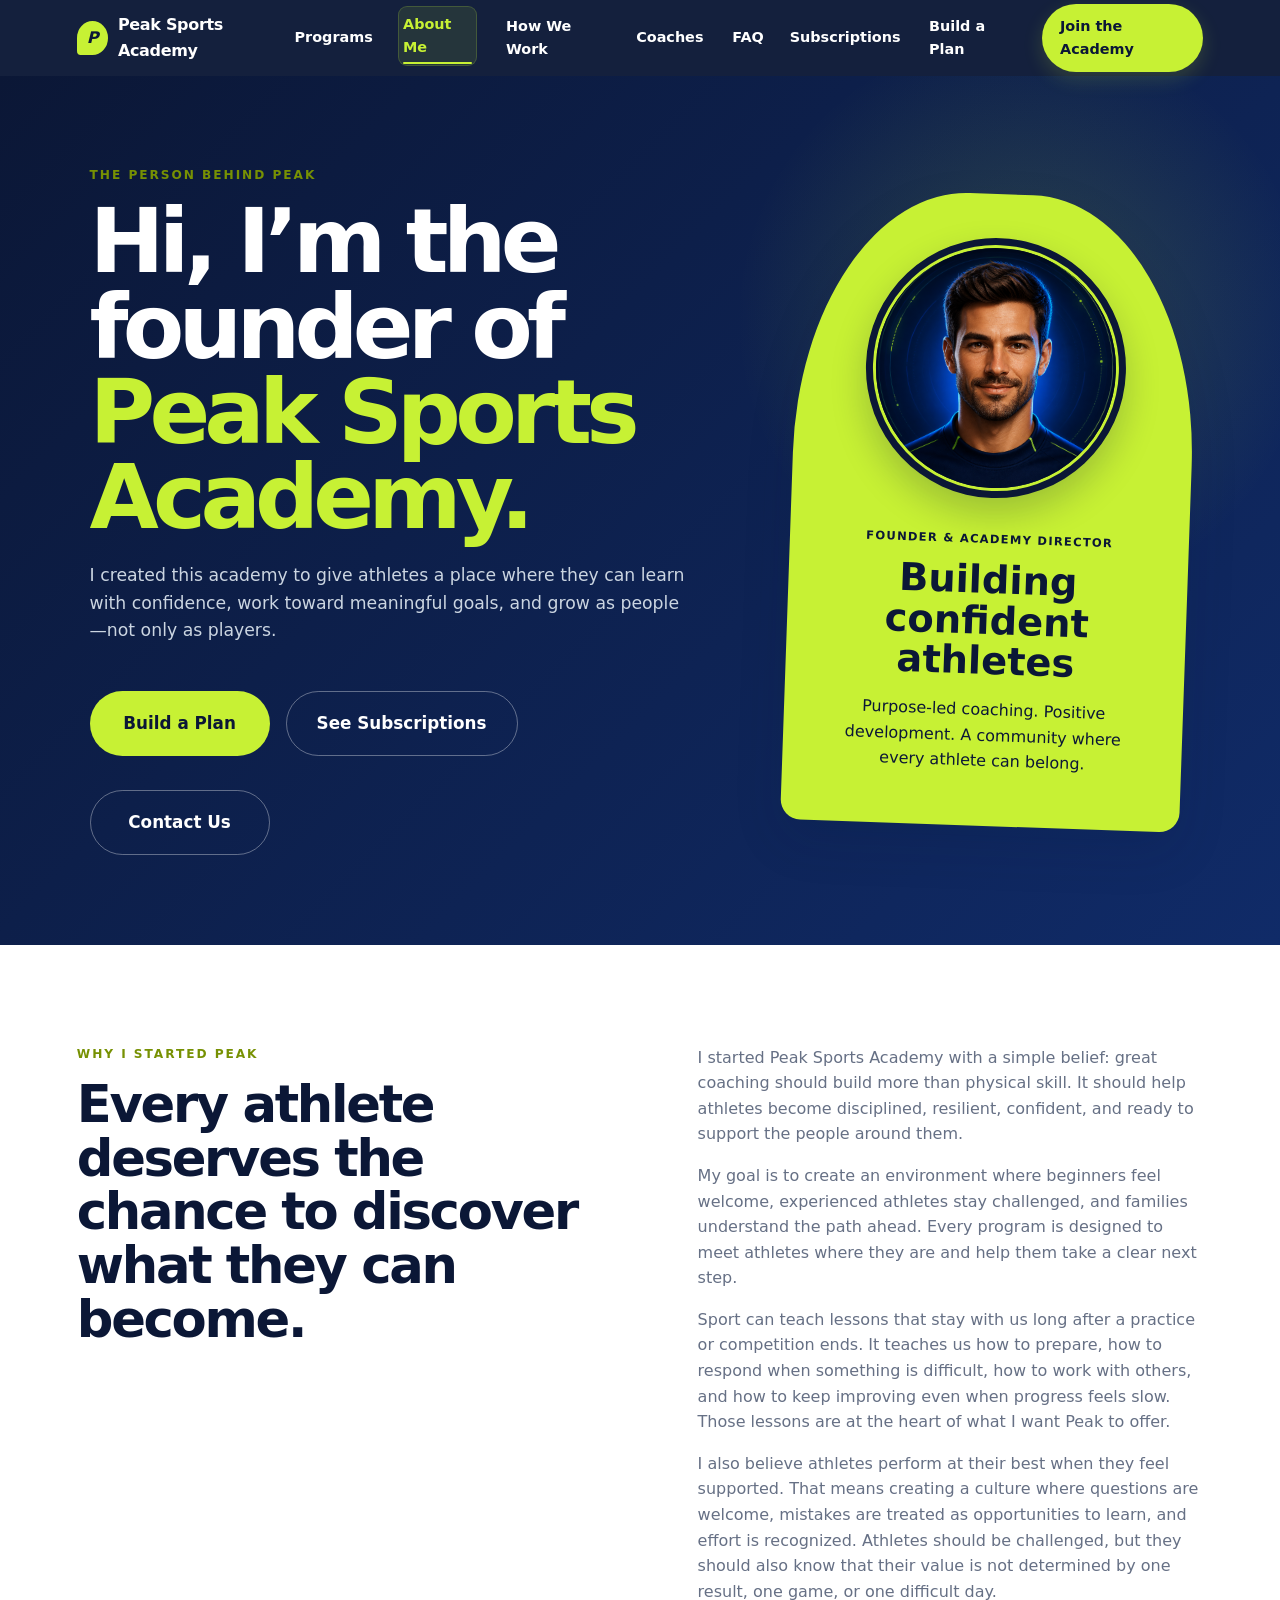
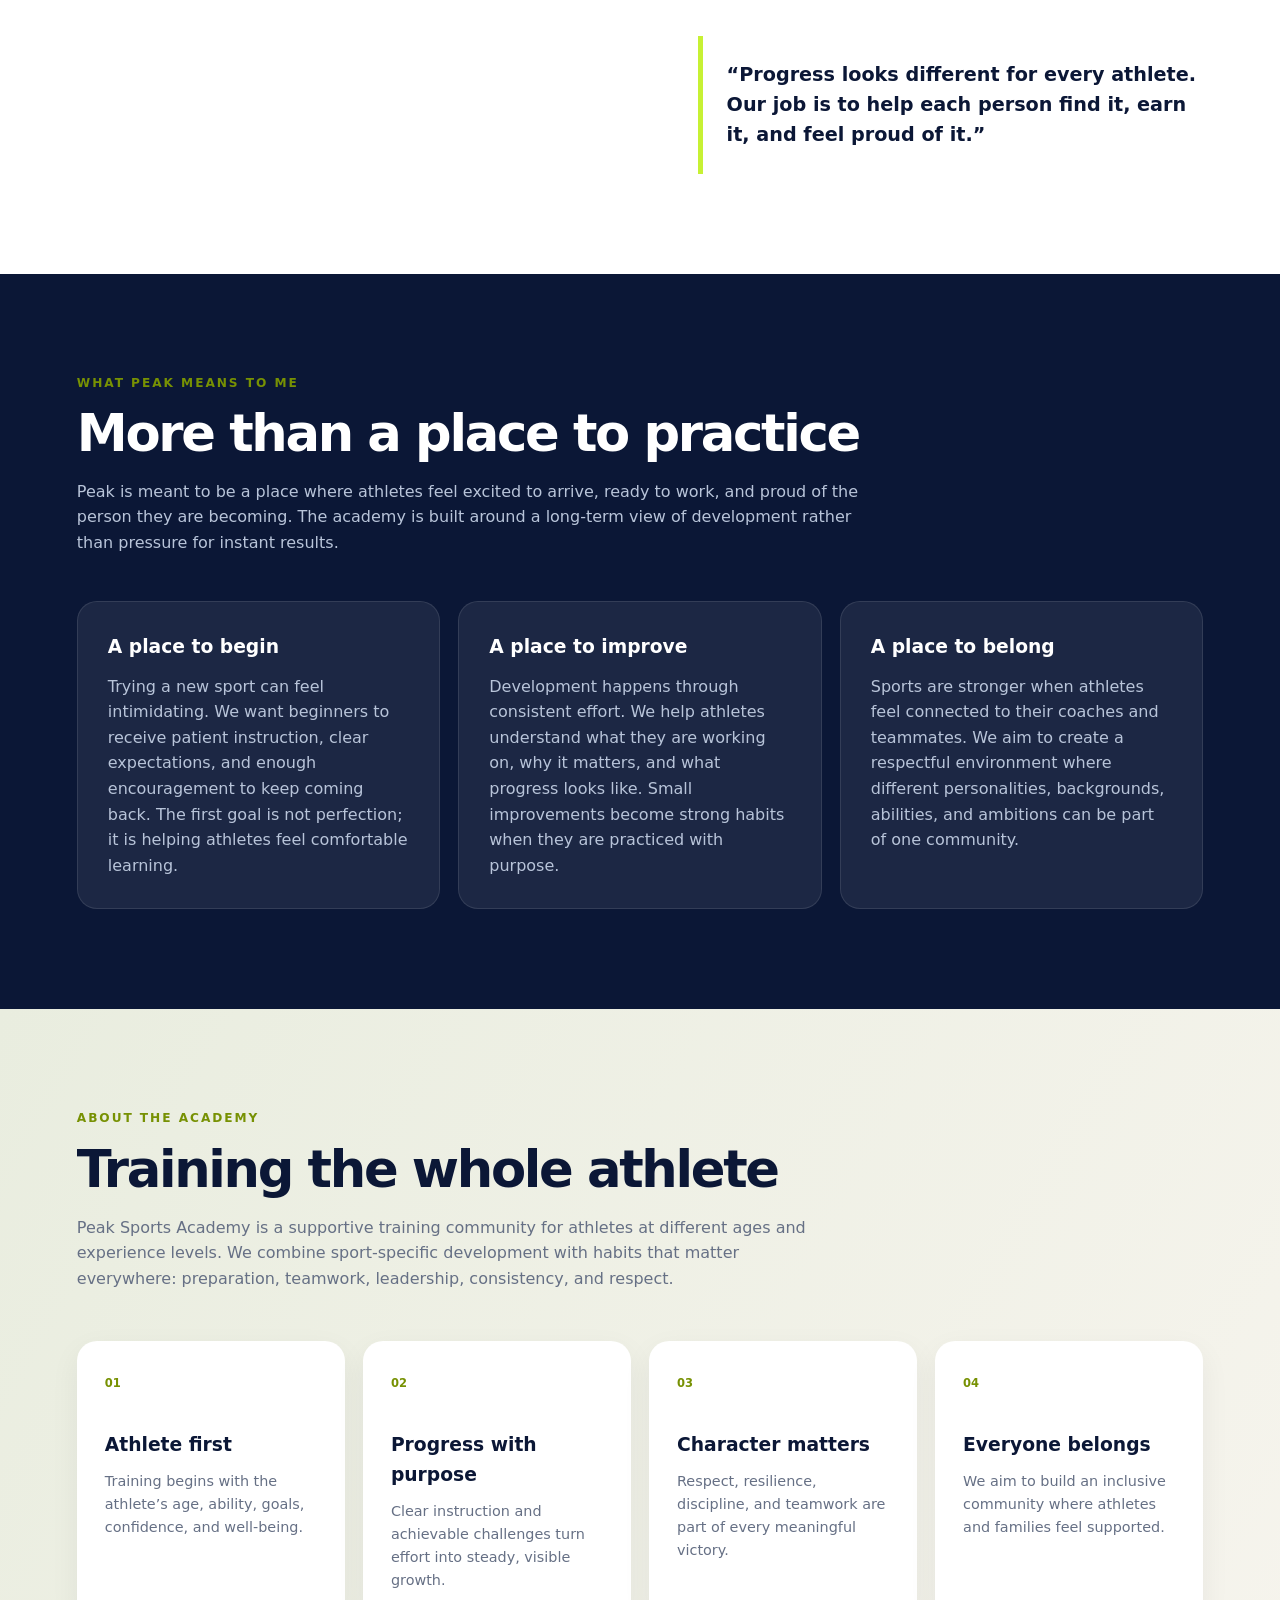
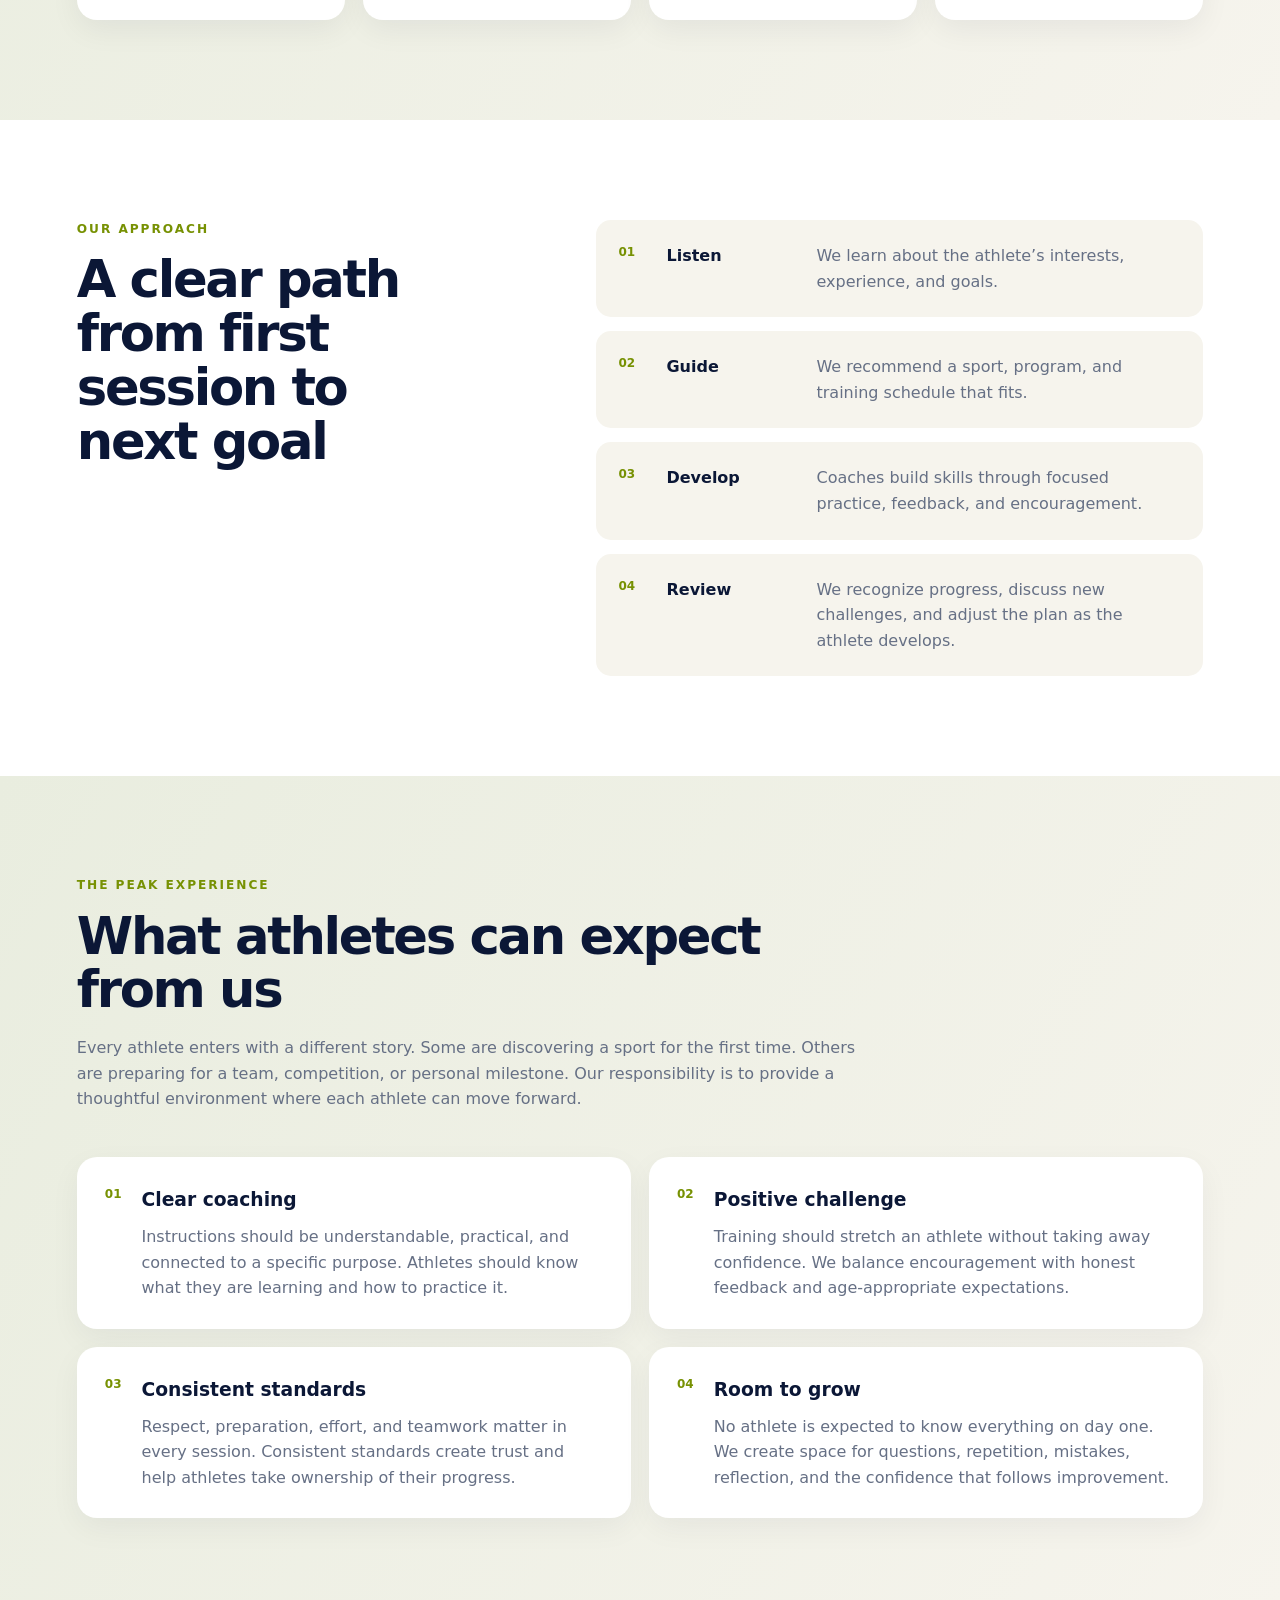
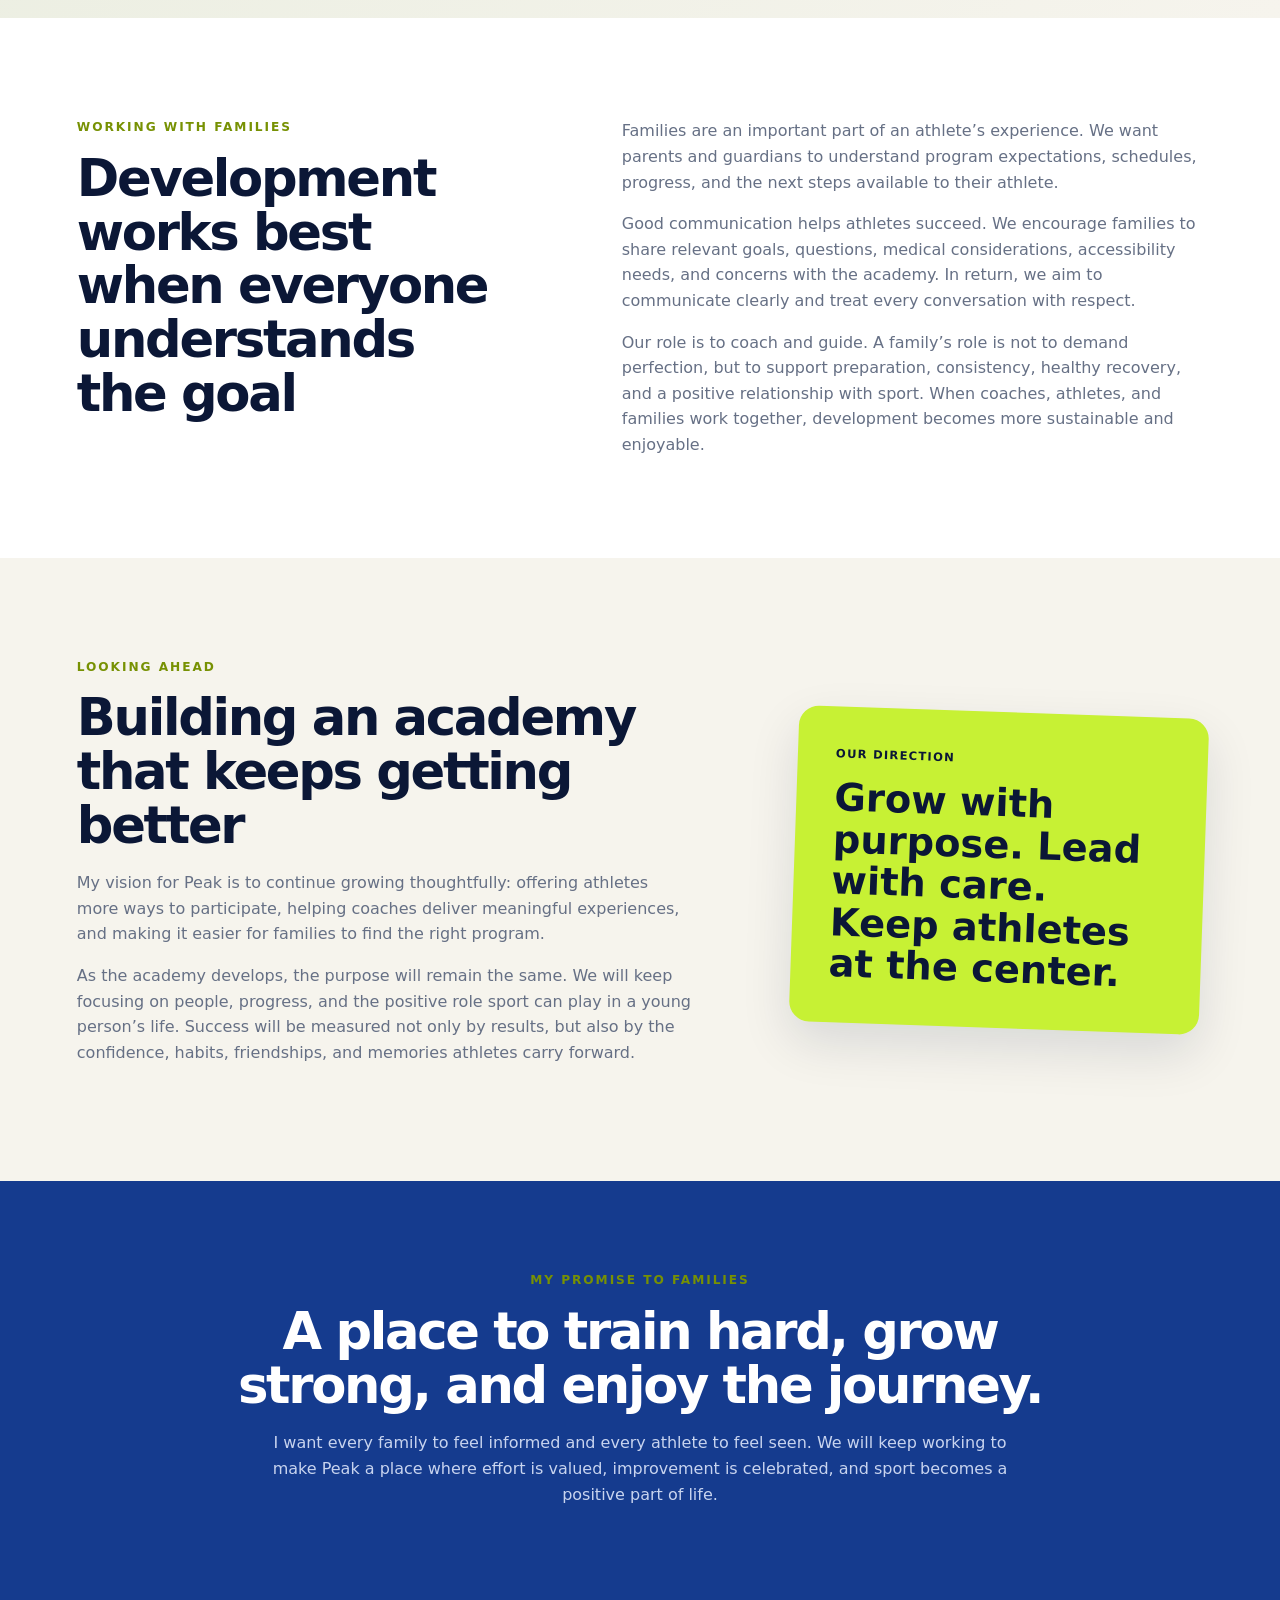
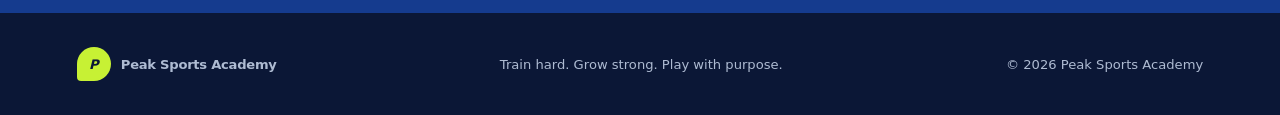
==== commit e2745ce2: "Update about.html" ====
--- a/about.html
+++ b/about.html
@@ -21,10 +21,11 @@
       <a href="index.html#programs">Programs</a>
       <a href="about.html" aria-current="page">About Me</a>
       <a href="how-we-work.html">How We Work</a>
+      <a href="index.html#coaches">Coaches</a>
       <a href="faq.html">FAQ</a>
       <a href="subscriptions.html">Subscriptions</a>
       <a href="custom-subscription.html">Build a Plan</a>
-      <a class="nav-cta" href="index.html#contact">Contact Us</a>
+      <a class="nav-cta" href="index.html#contact">Join the Academy</a>
     </nav>
   </header>
 
@@ -183,6 +184,7 @@
   </footer>
 
   <script src="about.js"></script>
+  <script src="ai-coach.js"></script>
   <script src="interactions.js"></script>
 </body>
 </html>
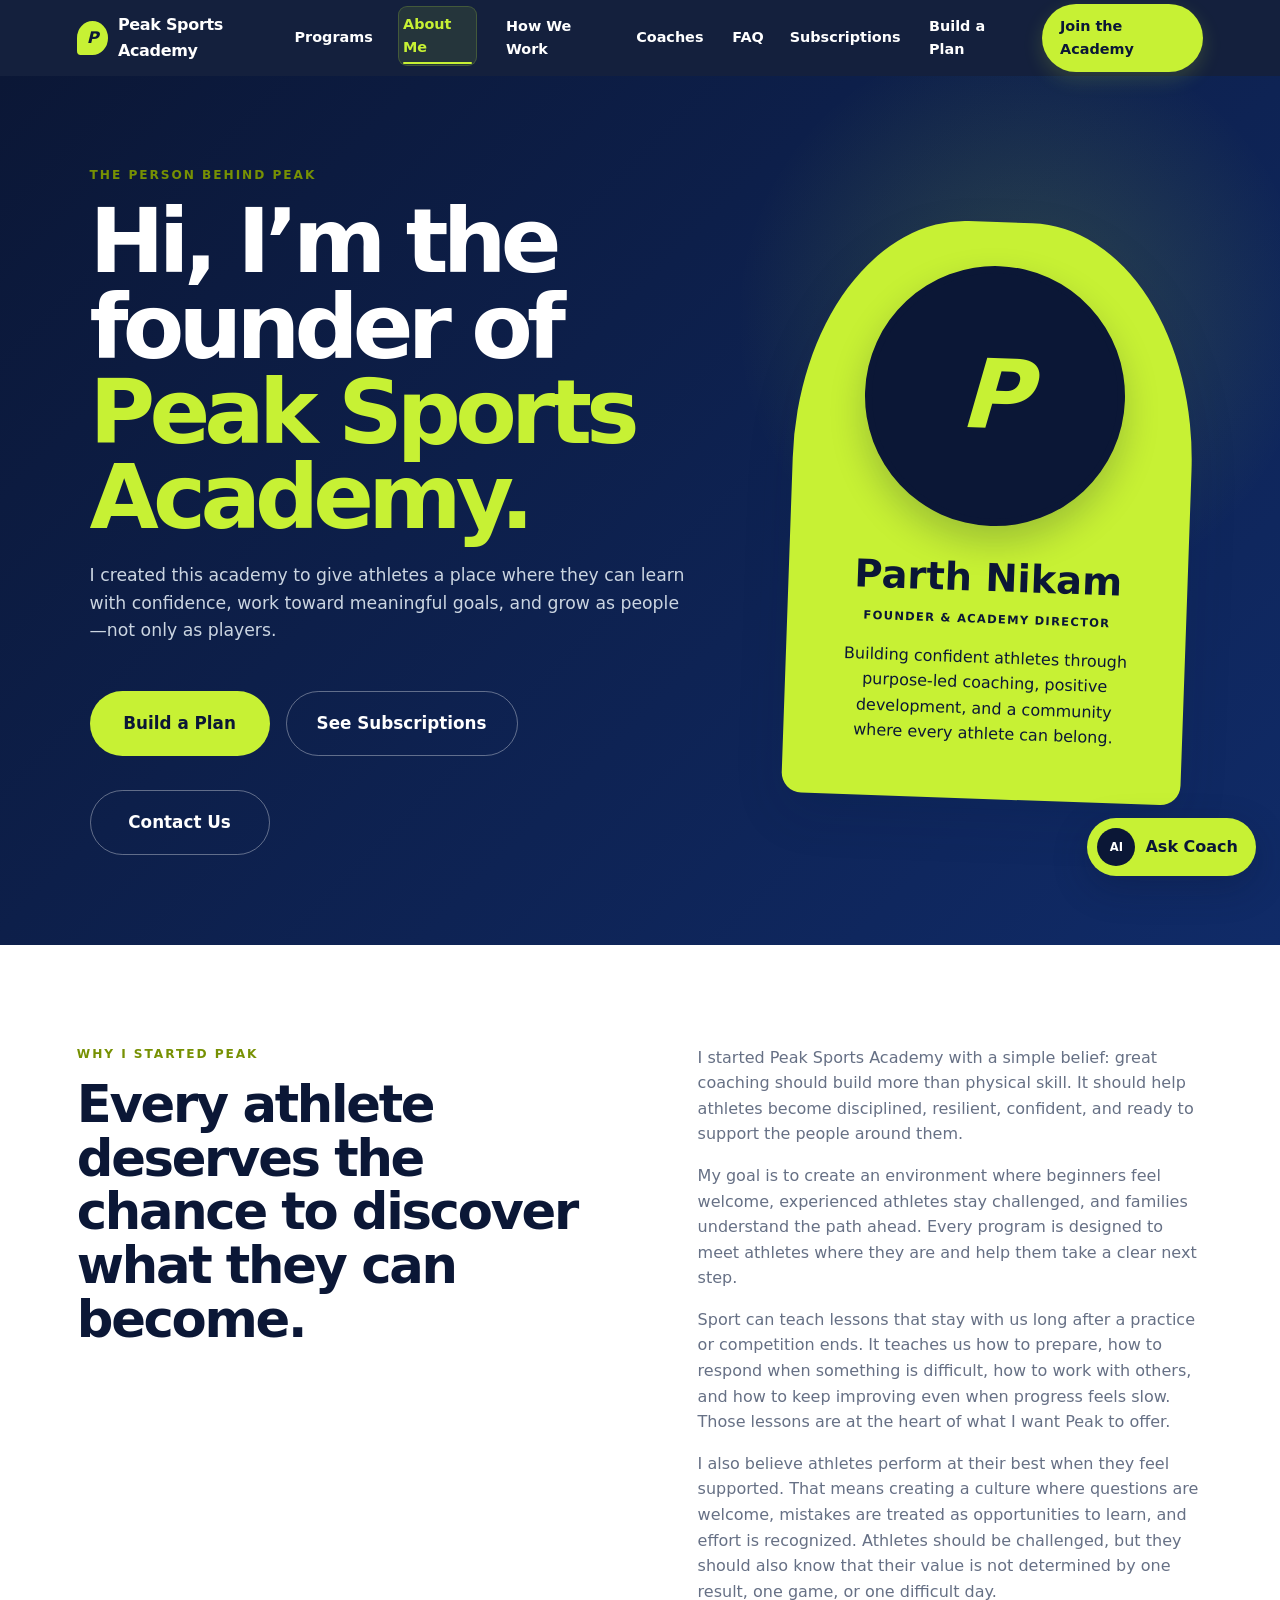
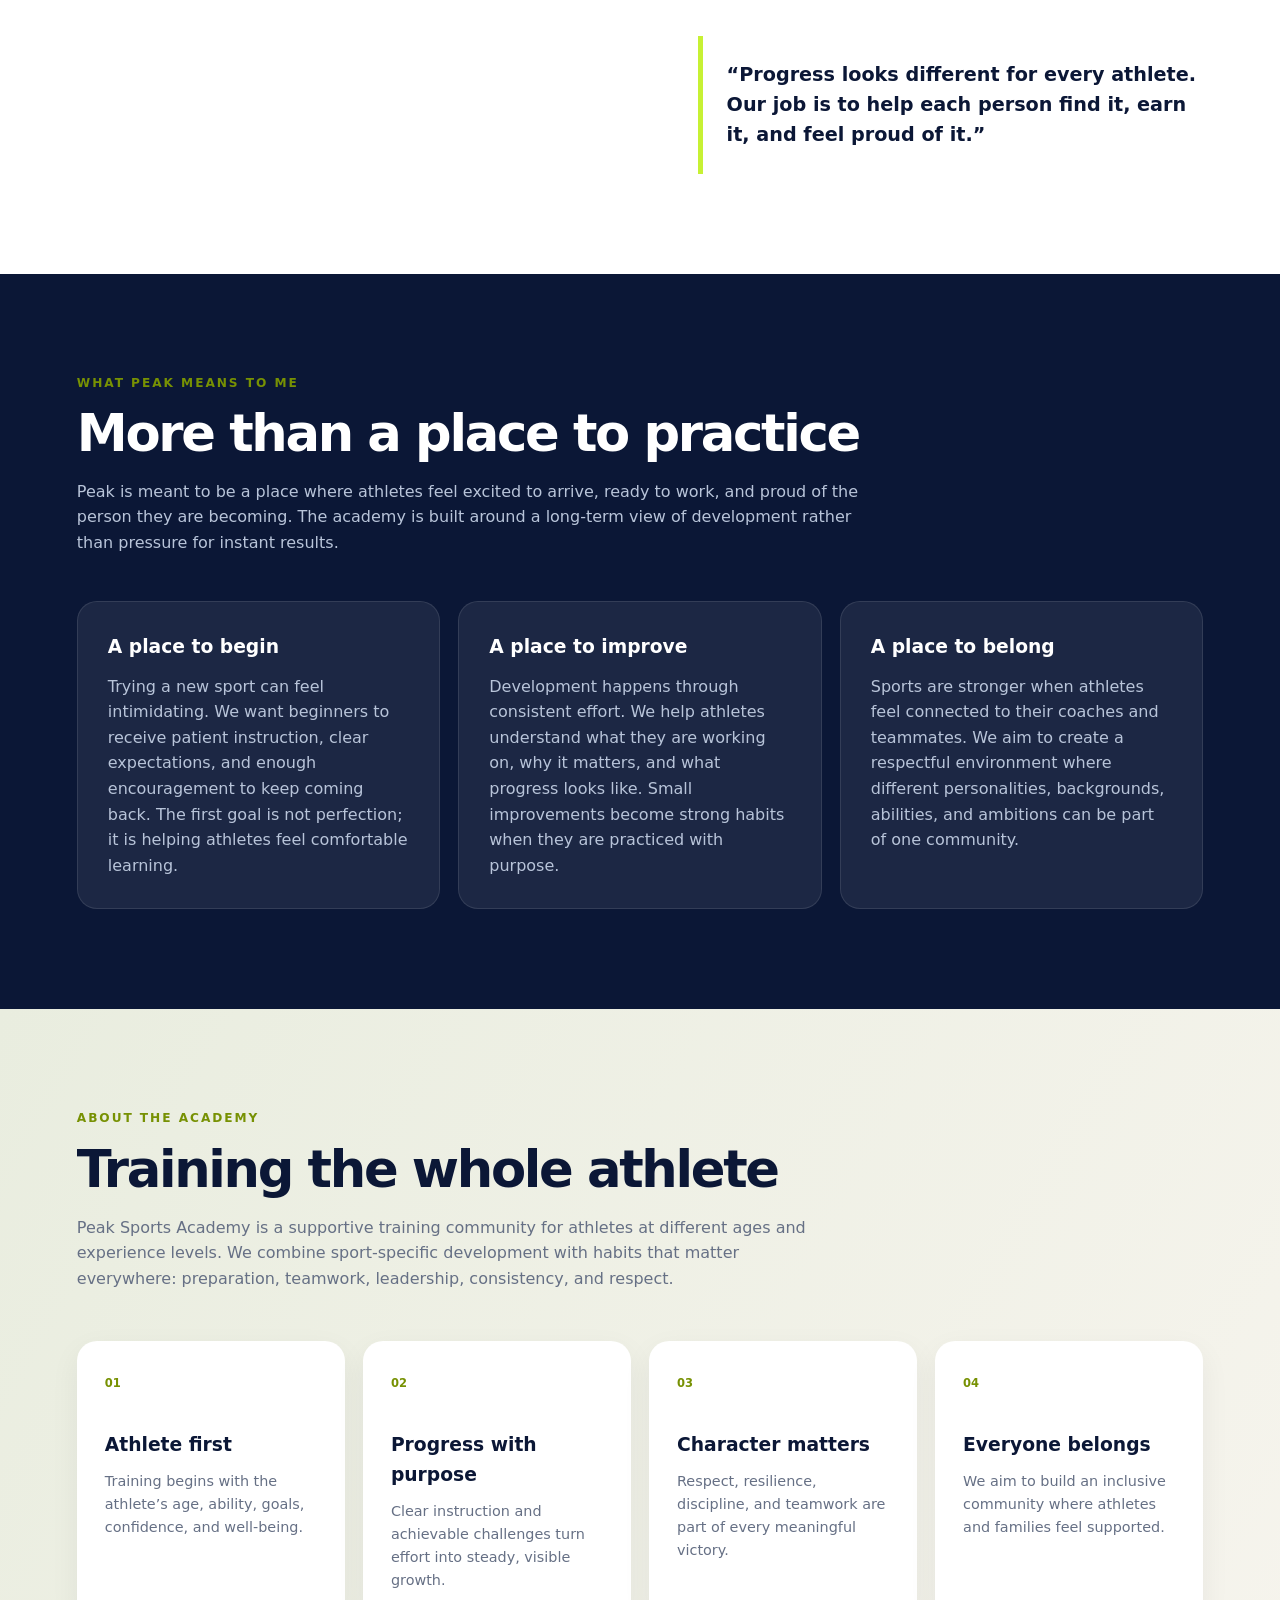
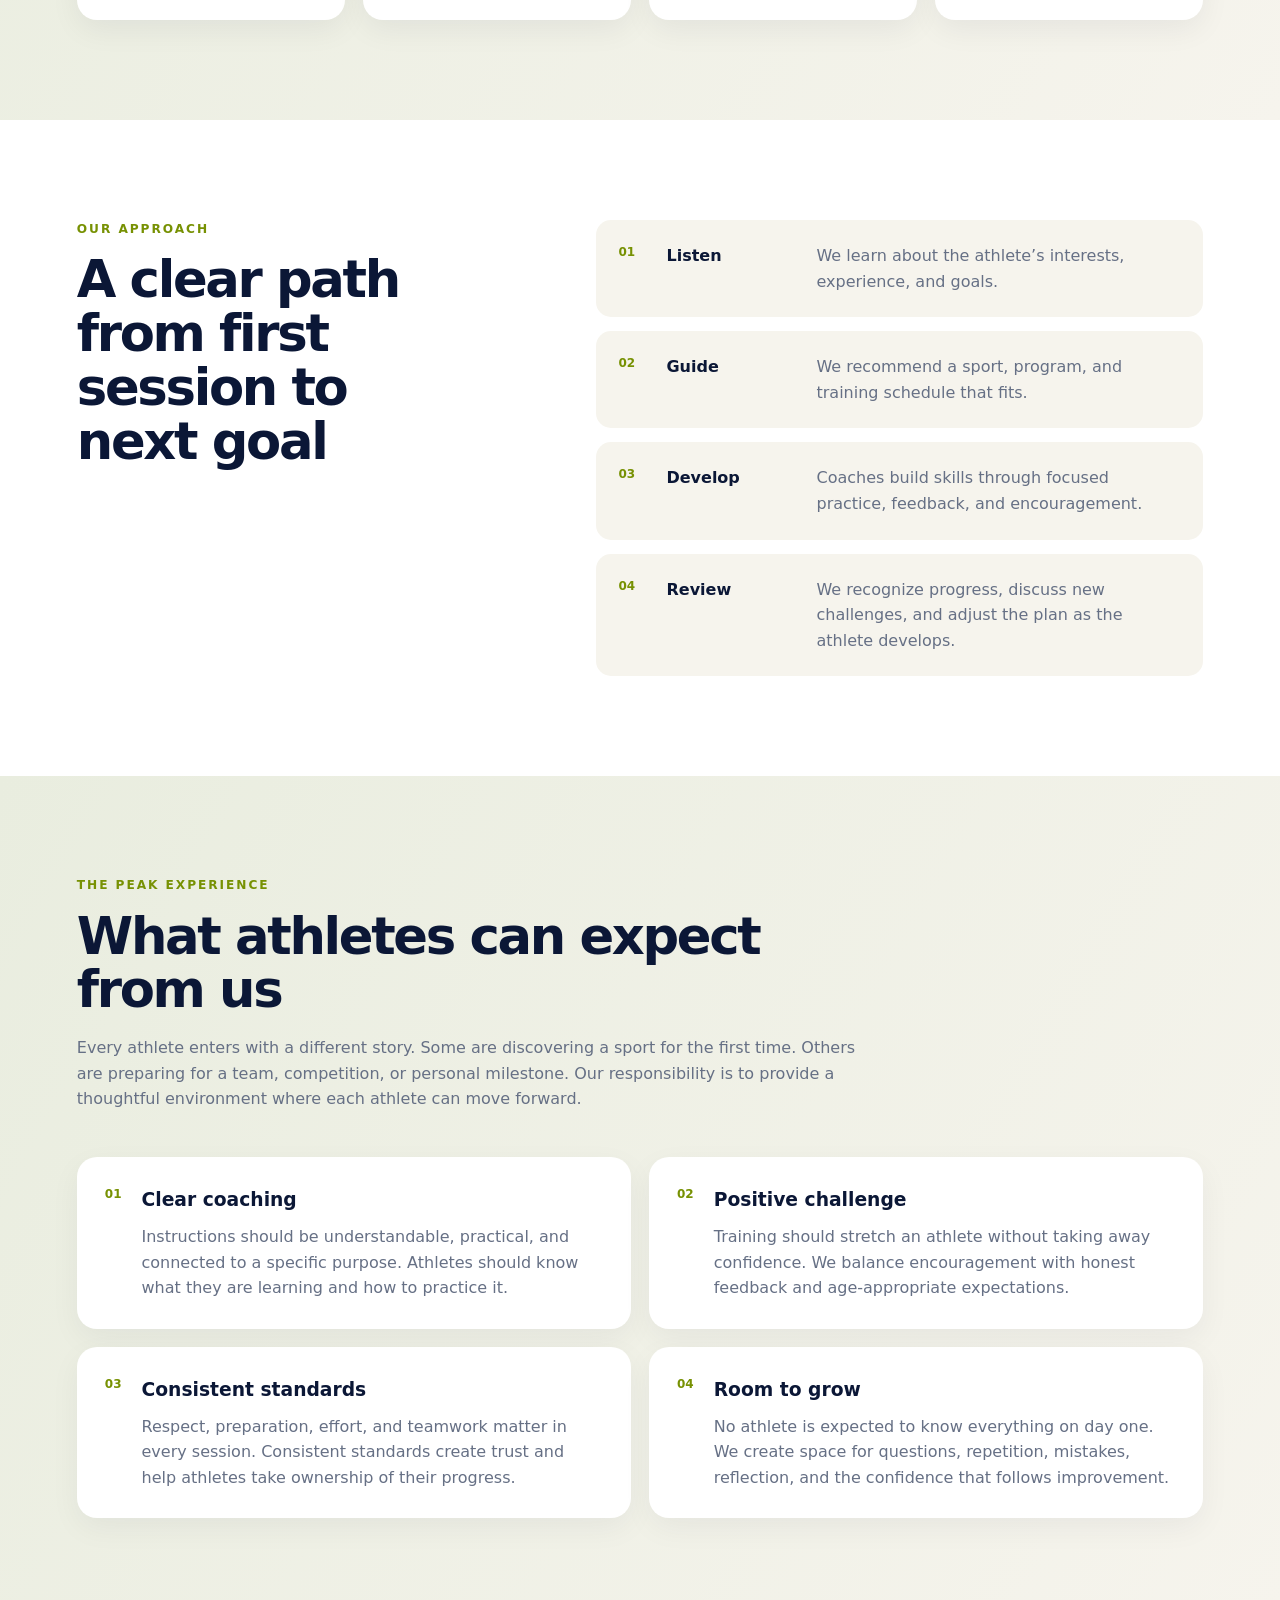
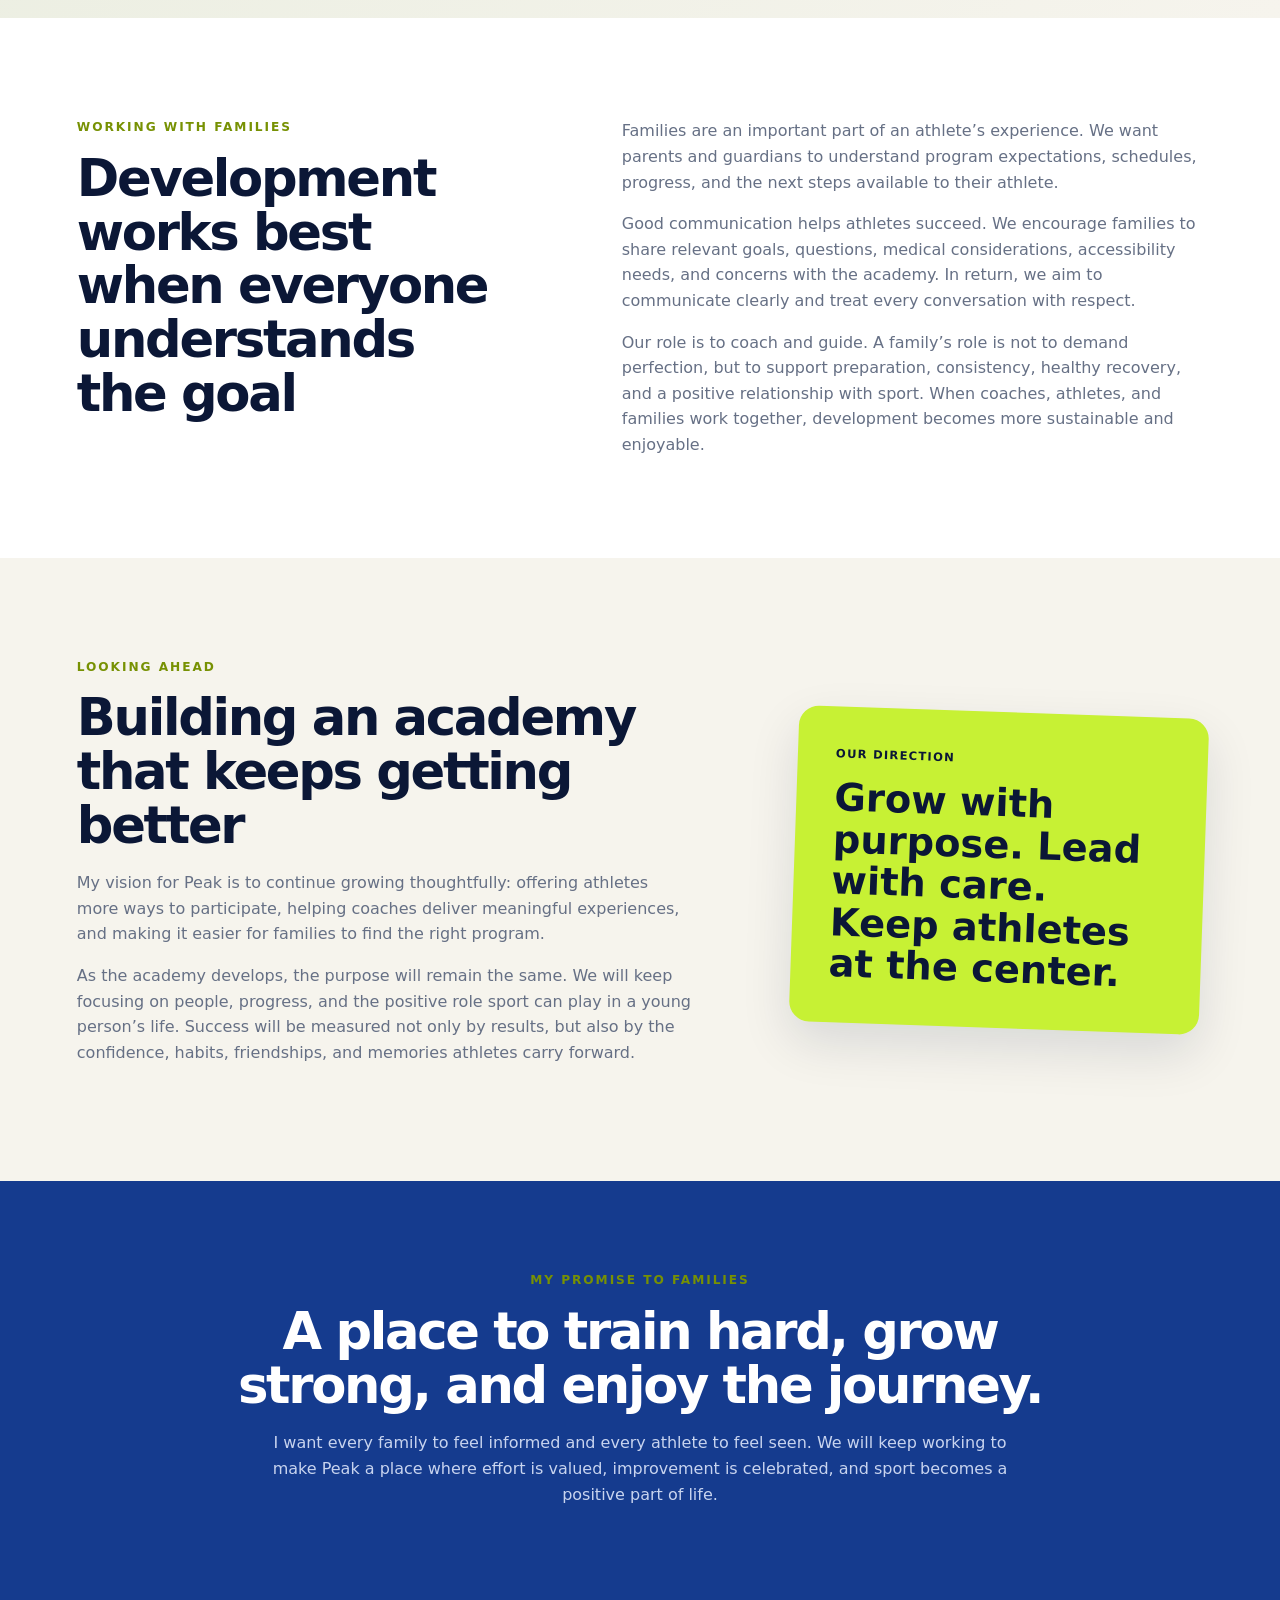
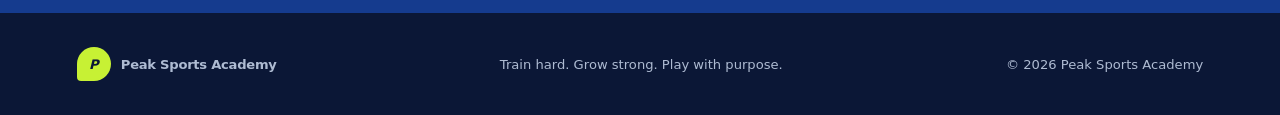
==== commit 7a89c497: "Update about.html" ====
--- a/about.html
+++ b/about.html
@@ -43,12 +43,12 @@
       </div>
       <div class="founder-card" aria-label="Peak Sports Academy founder">
         <div class="founder-avatar-frame">
-          <img class="founder-avatar" id="founder-avatar" src="about-founder-photo.png" width="1254" height="1254" loading="eager" decoding="async" alt="AI-styled male founder avatar">
+          <img class="founder-avatar" id="founder-avatar" src="parth-nikam-founder.jpeg" width="602" height="597" loading="eager" decoding="async" alt="Portrait of Parth Nikam, founder of Peak Sports Academy">
           <div class="founder-monogram" id="founder-monogram" aria-hidden="true" hidden>P</div>
         </div>
+        <strong class="founder-name">Parth Nikam</strong>
         <span>Founder &amp; Academy Director</span>
-        <strong>Building confident athletes</strong>
-        <p>Purpose-led coaching. Positive development. A community where every athlete can belong.</p>
+        <p>Building confident athletes through purpose-led coaching, positive development, and a community where every athlete can belong.</p>
       </div>
     </section>
 
